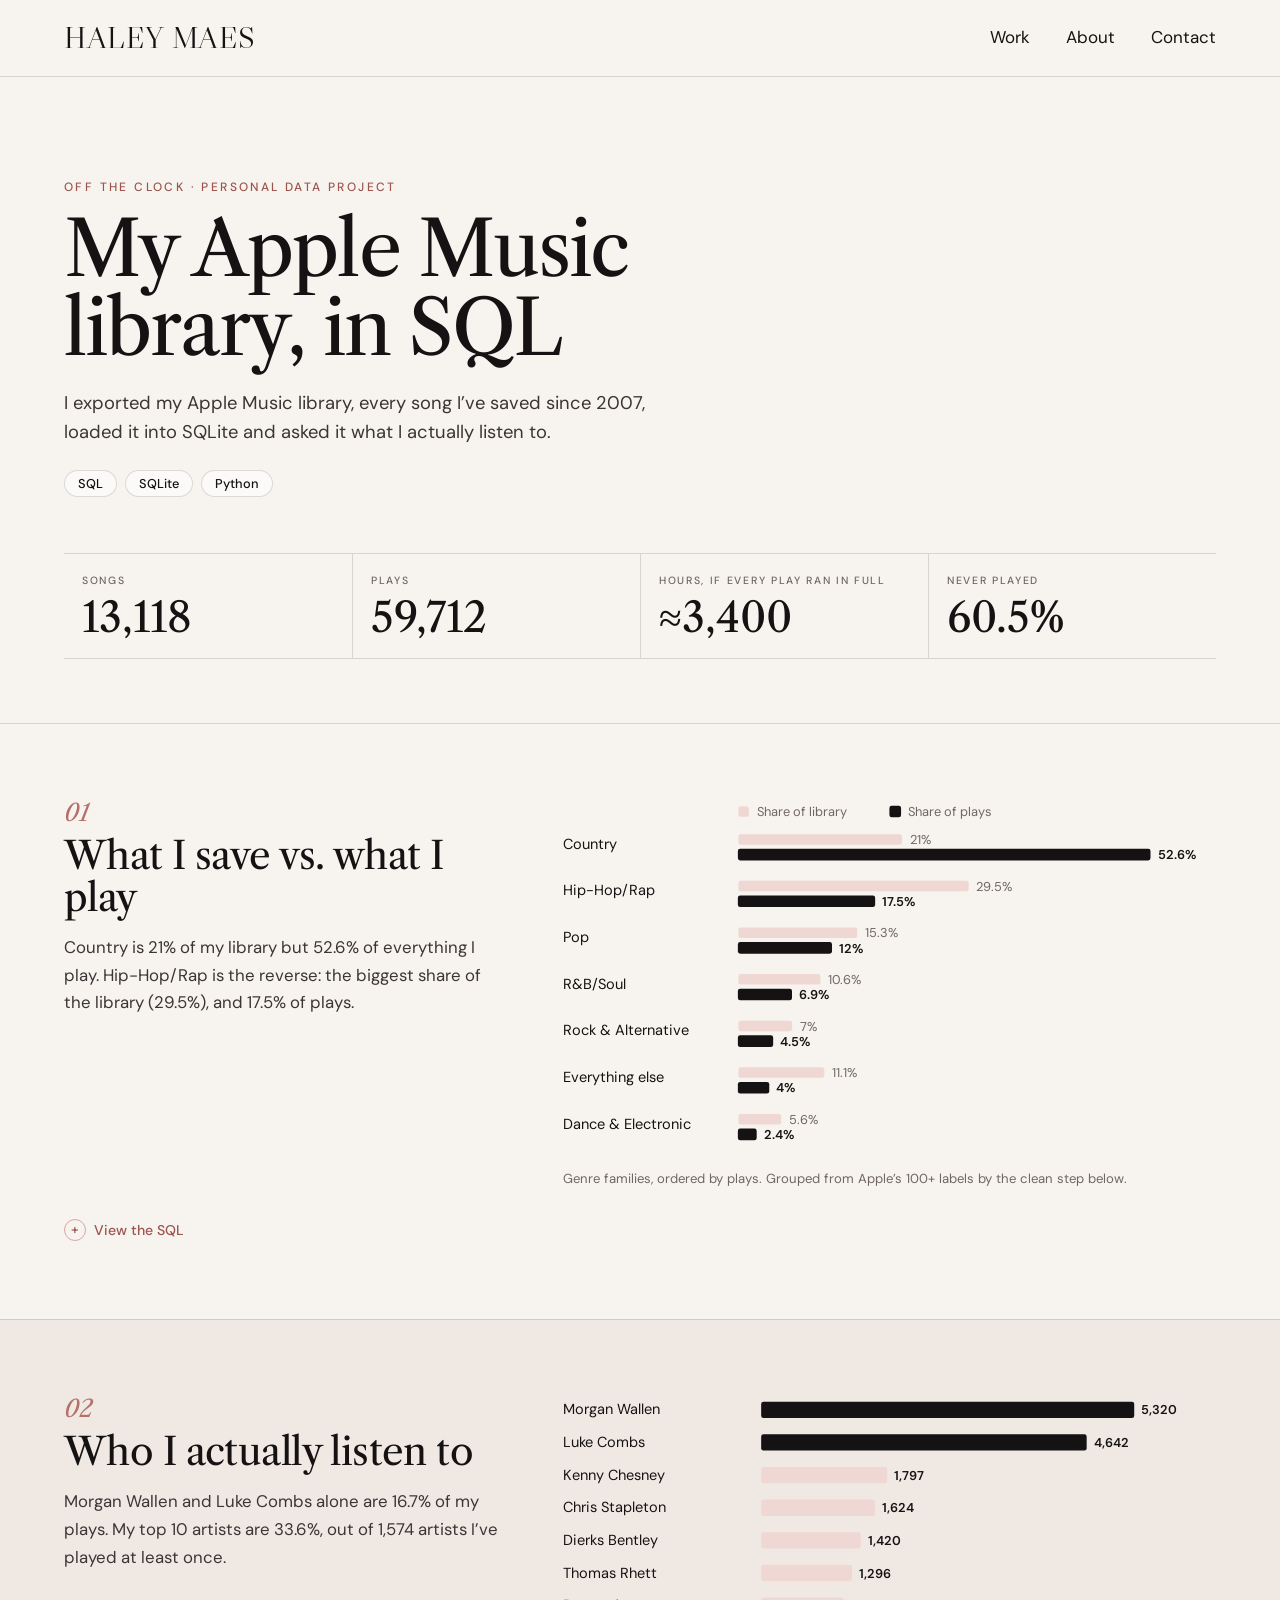
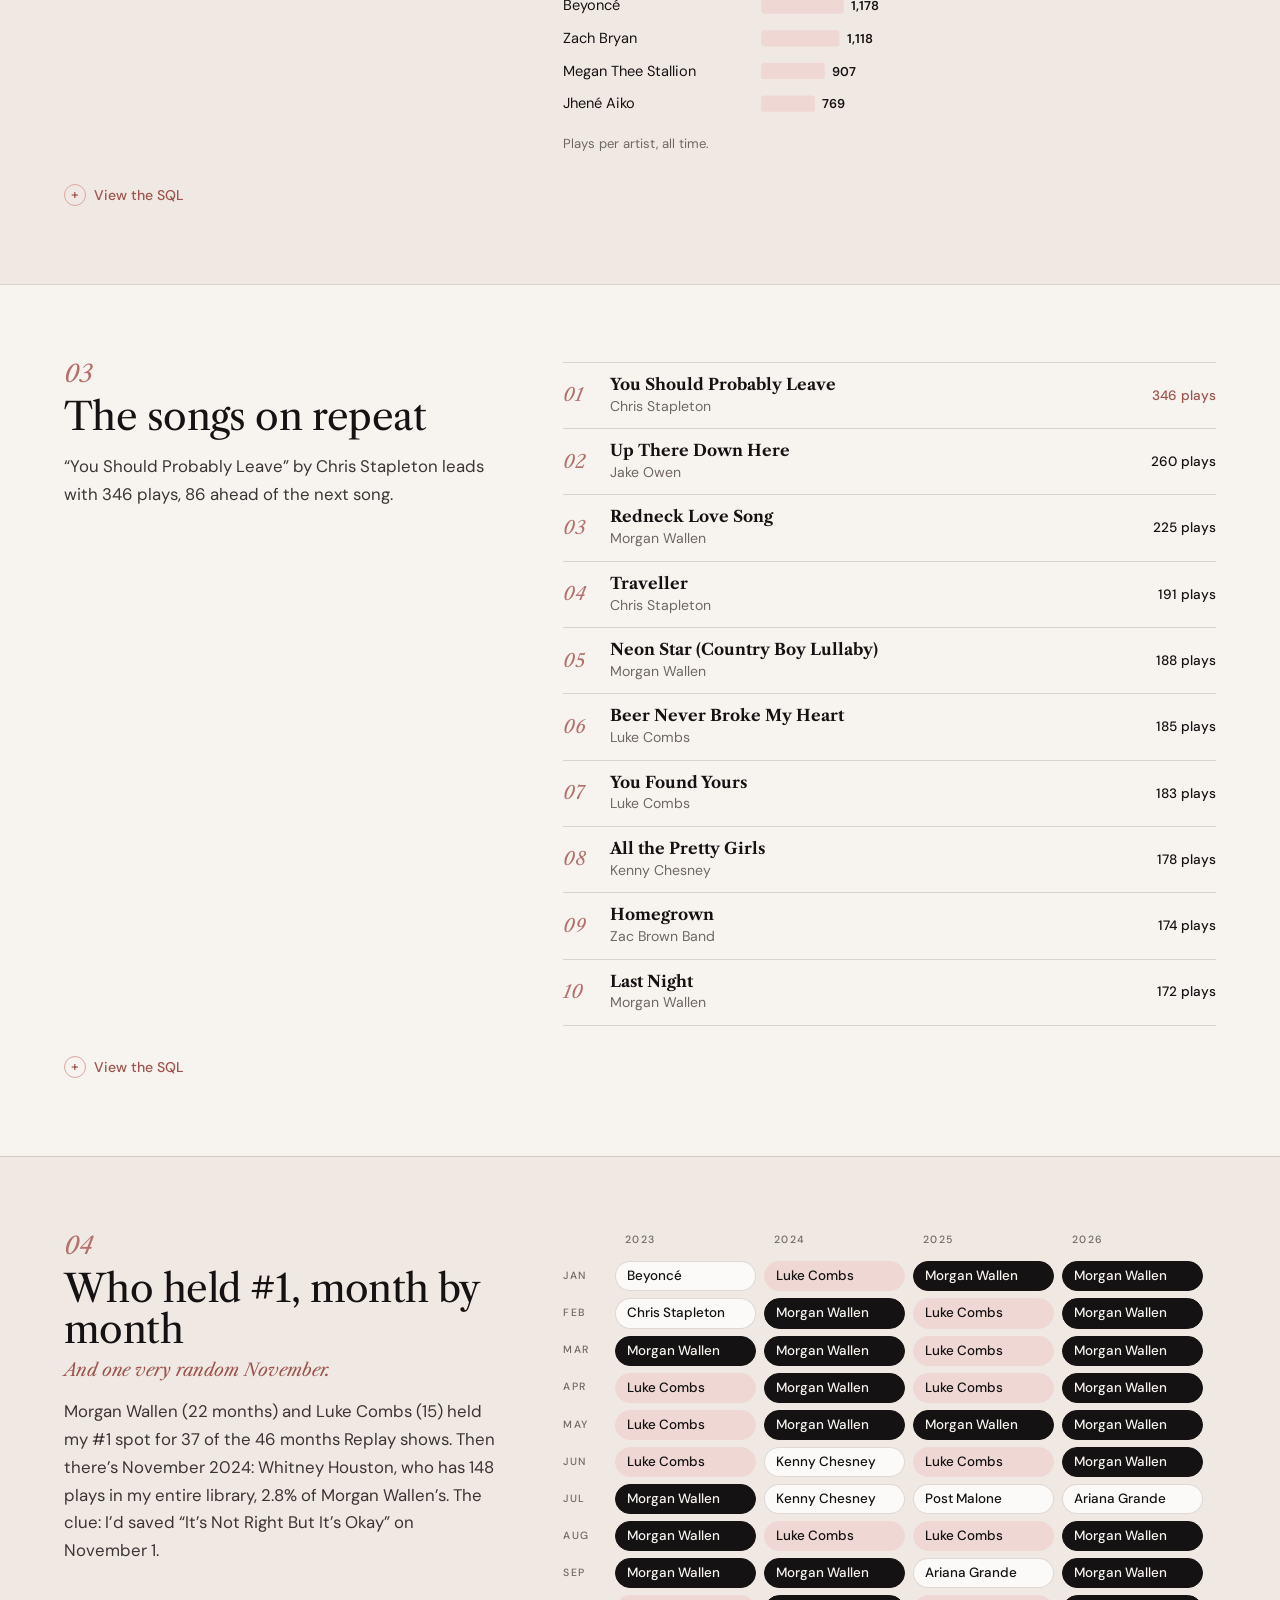
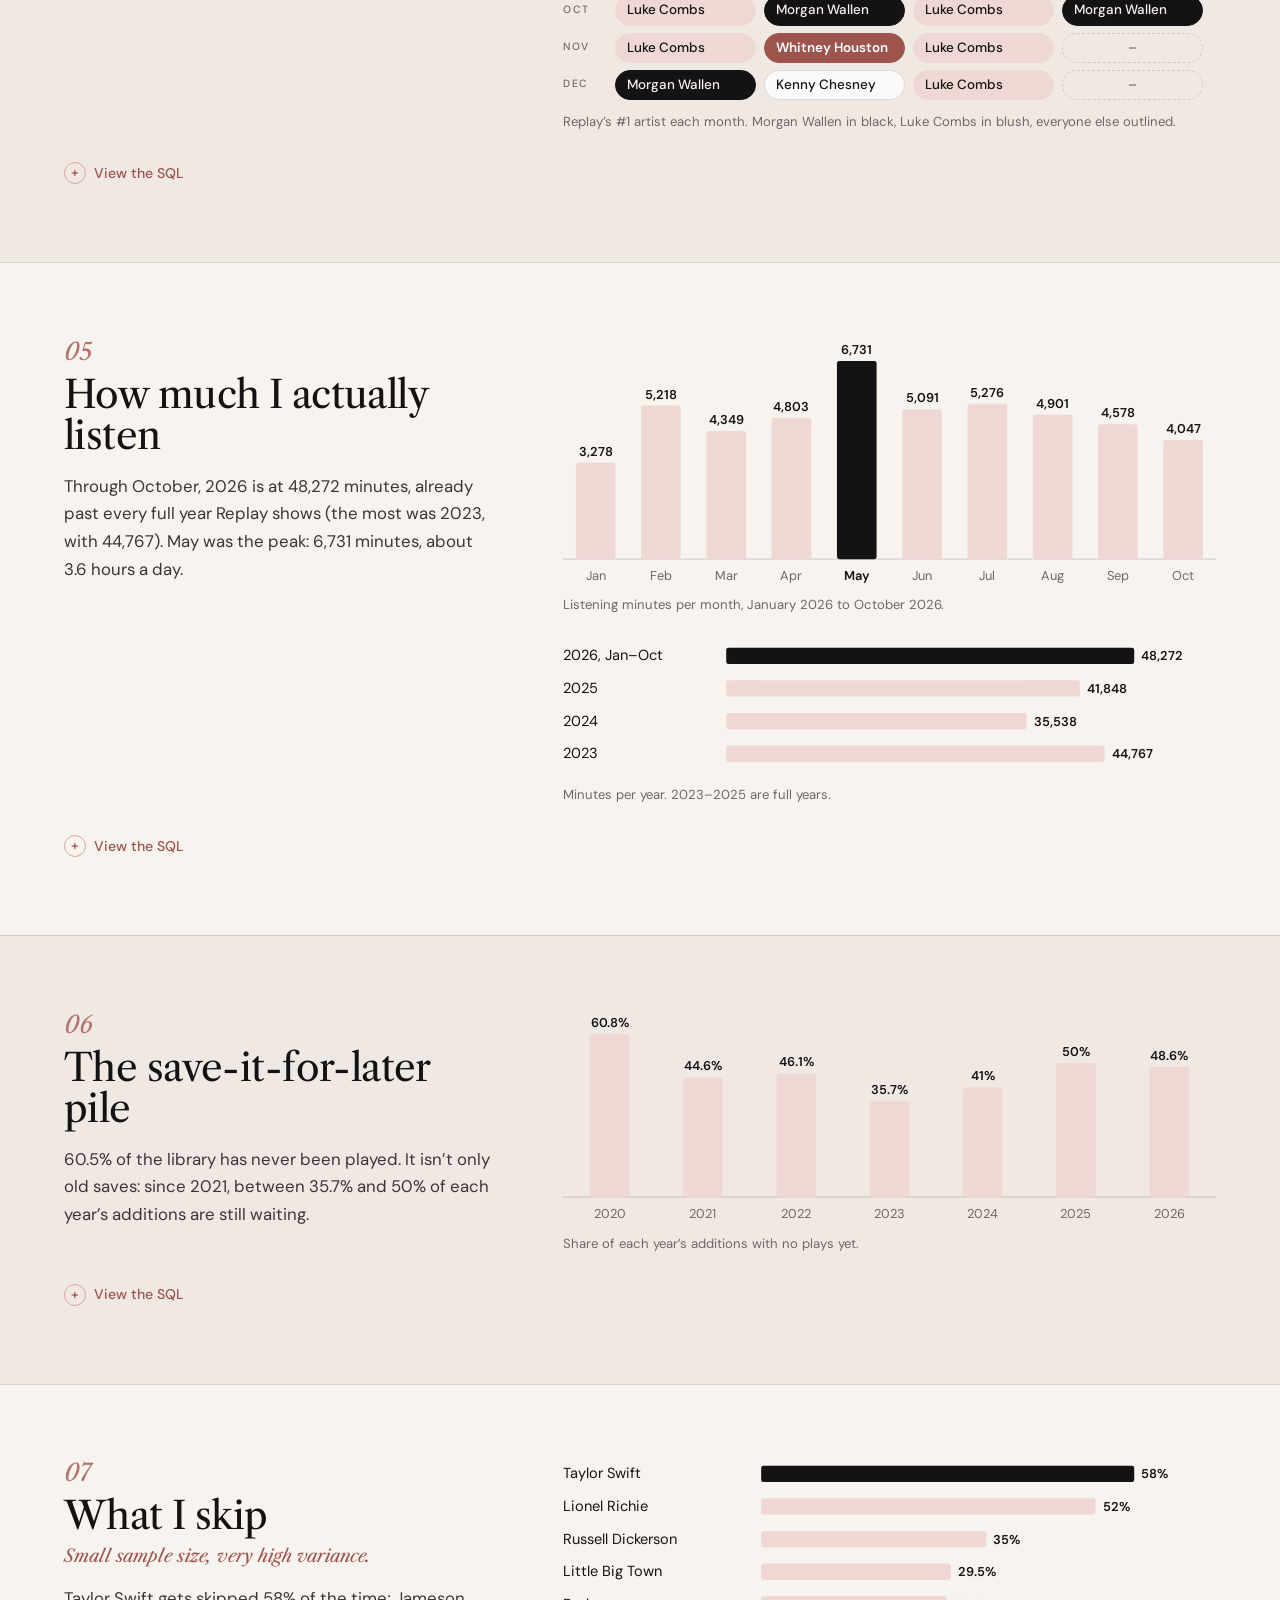
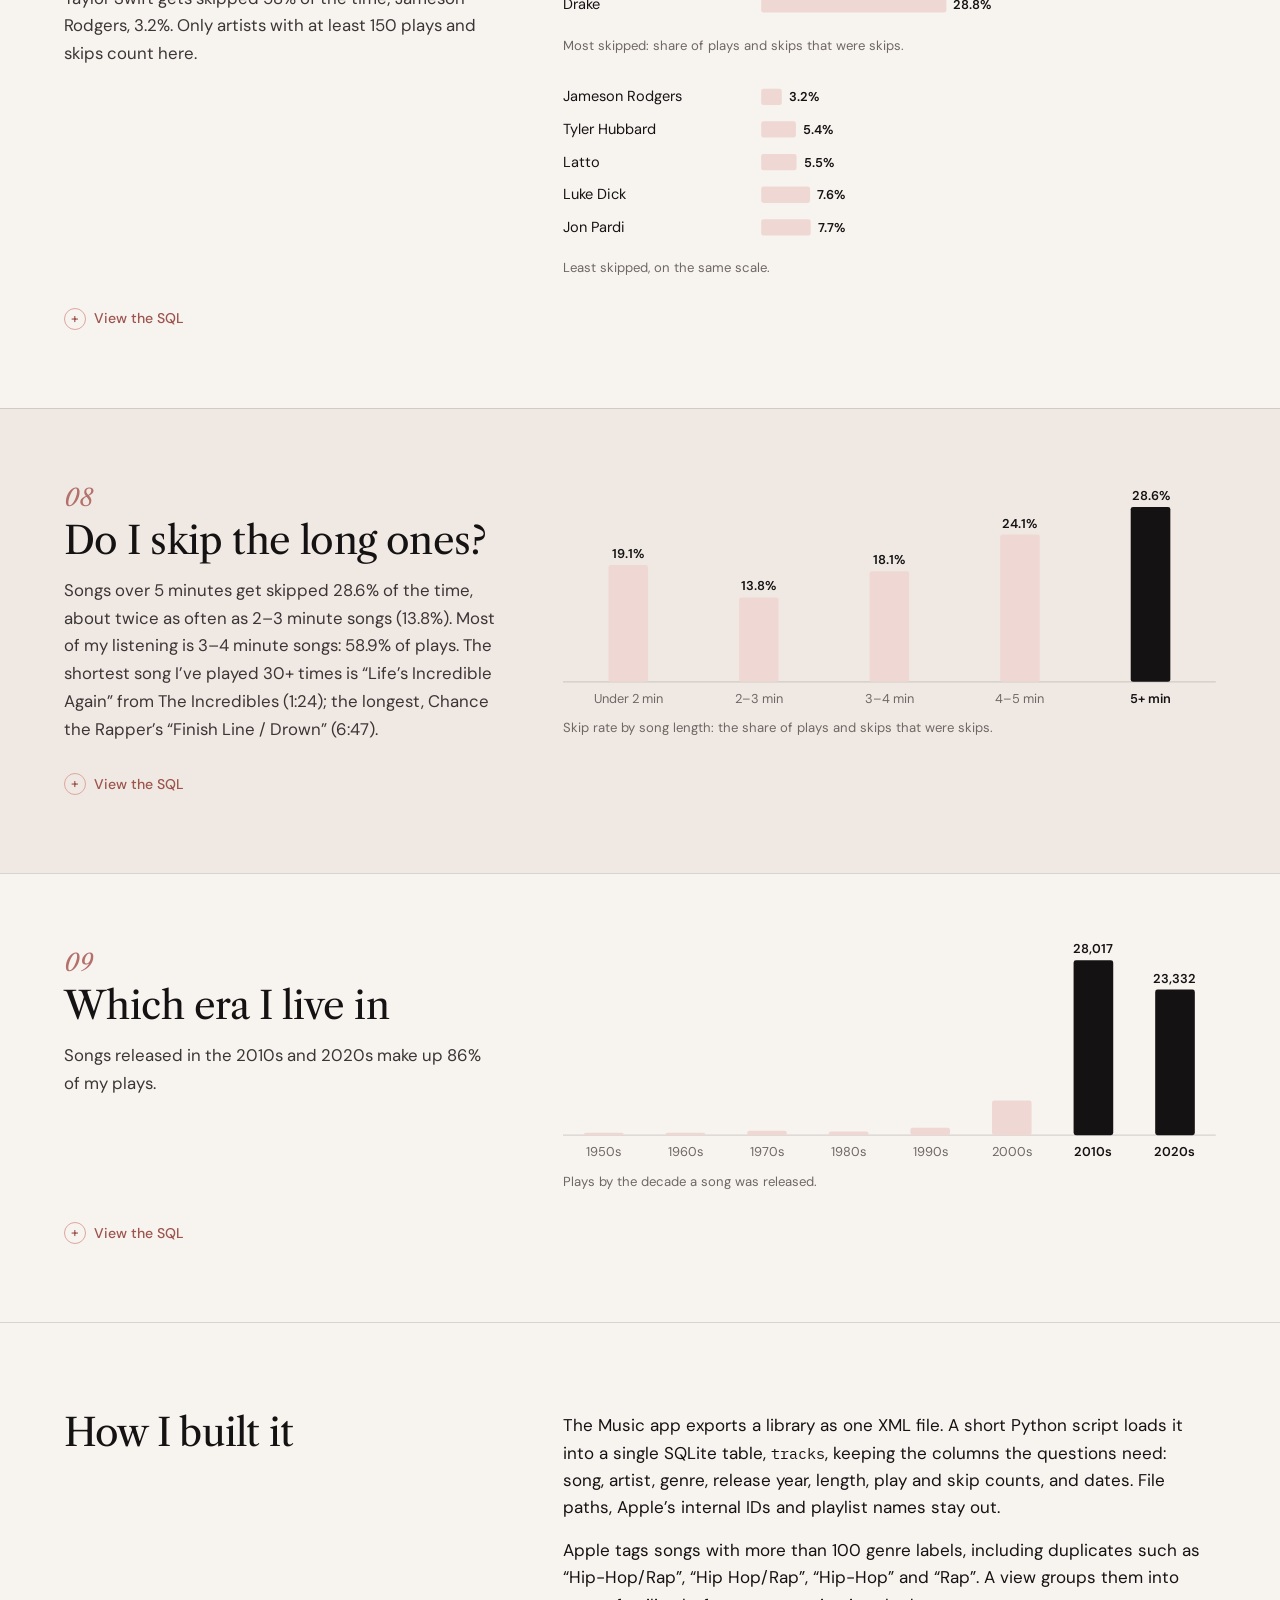
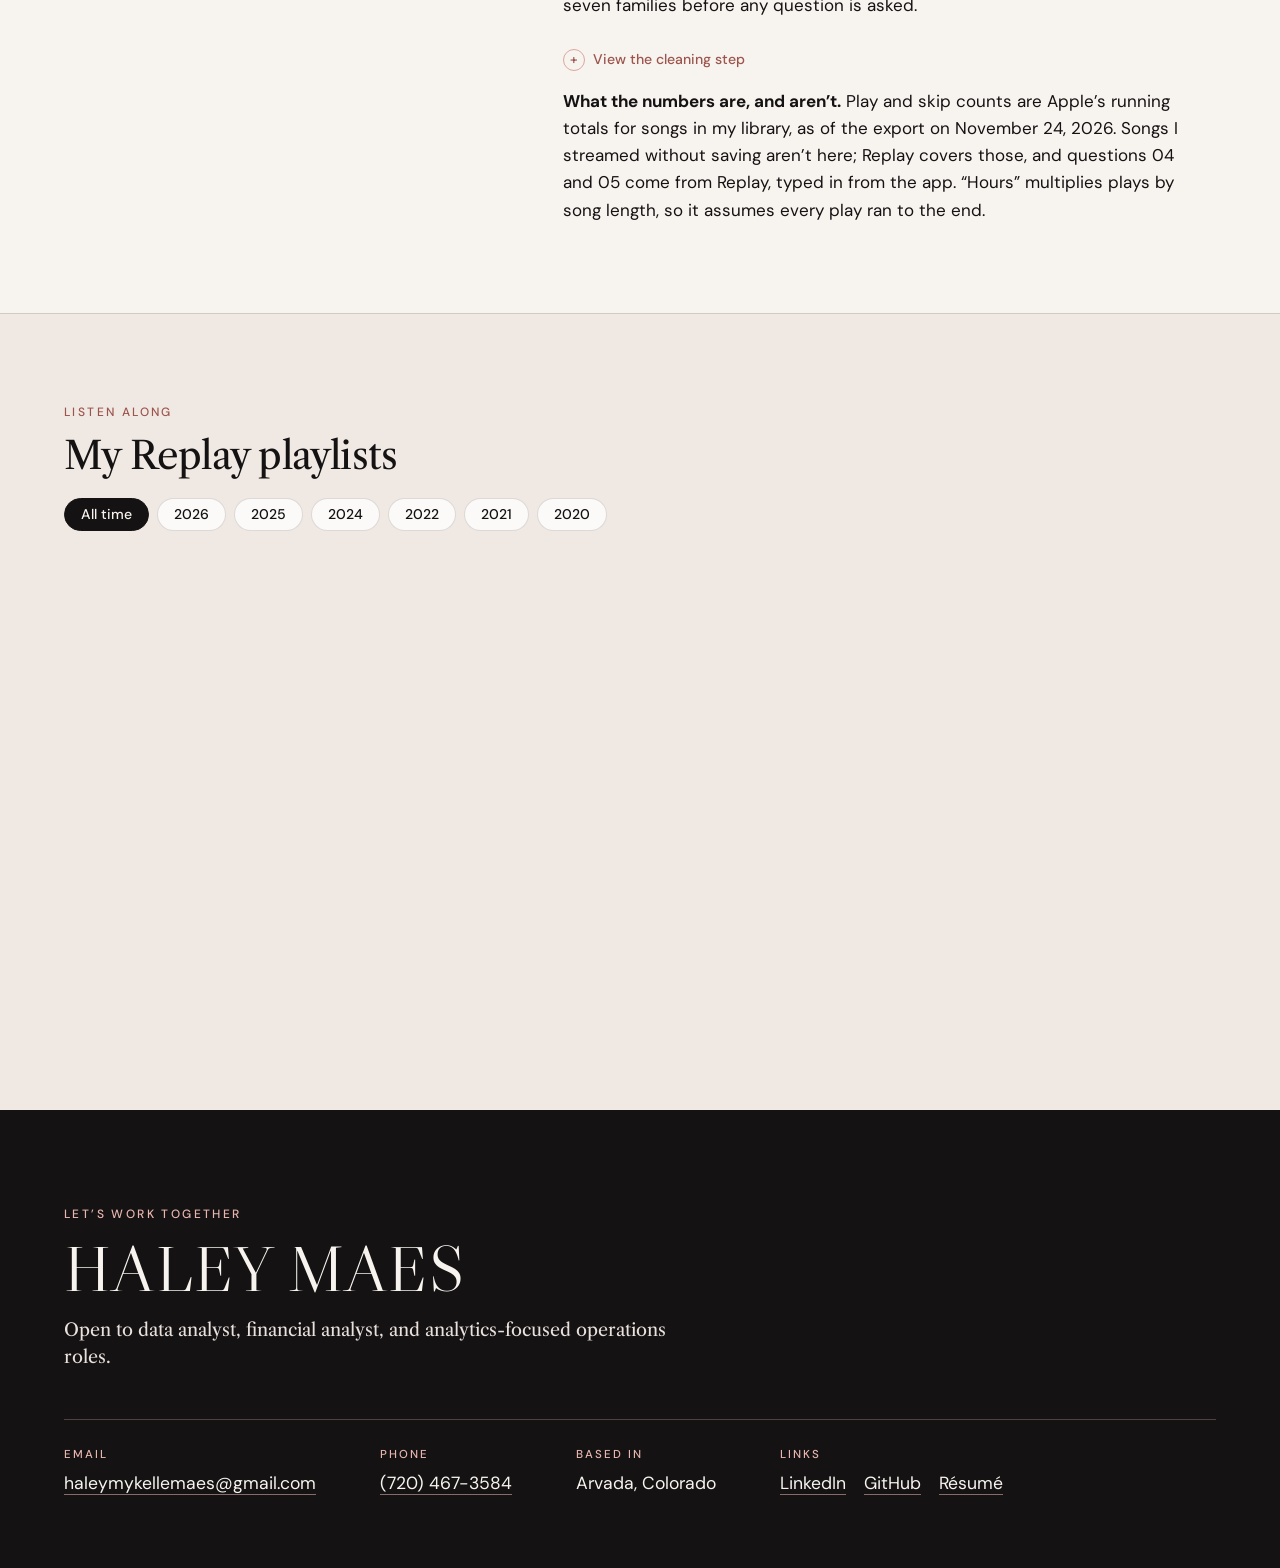
==== music/index.html @ bcd6cf65 "Readable contact section on every page; version the asset links - The footer now reads as a labelled" ====
<!DOCTYPE html>
<!-- The Apple Music SQL project. Numbers and SQL come from music-data.js (build_music_data.py). -->
<html lang="en">
<head>
  <meta charset="utf-8" />
  <meta name="viewport" content="width=device-width, initial-scale=1" />
  <title>My Apple Music library, in SQL | Haley Maes</title>
  <meta name="description" content="A personal SQL project: 13,118 songs from my Apple Music library, loaded into SQLite and queried for what I save, what I play and what I skip." />
  <meta name="theme-color" content="#F7F3EF" />
  <link rel="icon" href="../assets/favicon.svg" type="image/svg+xml" />
  <link rel="icon" href="../assets/favicon-32.png" sizes="32x32" type="image/png" />
  <link rel="apple-touch-icon" href="../assets/apple-touch-icon.png" />
  <link rel="preconnect" href="https://fonts.googleapis.com" />
  <link rel="preconnect" href="https://fonts.gstatic.com" crossorigin />
  <link rel="stylesheet" href="https://fonts.googleapis.com/css2?family=DM+Sans:opsz,wght@9..40,400;9..40,500;9..40,600&family=IBM+Plex+Mono:wght@400;500&family=Libre+Caslon+Display&family=Libre+Caslon+Text:ital,wght@0,400;0,700;1,400&display=swap" />
  <link rel="stylesheet" href="../orbit.css?v=20261125" />
  <link rel="stylesheet" href="music.css" />
</head>
<body class="orbit-page music-page">
  <a class="skip" href="#main">Skip to content</a>
  <header class="mp-nav">
    <div class="wrap mp-nav__inner">
      <a class="mp-nav__name" href="../">Haley Maes</a>
      <nav aria-label="Primary">
        <ul>
          <li><a href="../#work">Work</a></li>
          <li><a href="../#about">About</a></li>
          <li><a href="../#contact">Contact</a></li>
        </ul>
      </nav>
    </div>
  </header>

  <main id="main">
    <header class="mp-hero">
      <div class="wrap">
        <p class="eyebrow">Off the clock · Personal data project</p>
        <h1>My Apple Music library, in SQL</h1>
        <p class="mp-lede">I exported my Apple Music library, every song I’ve saved since 2007, loaded it into SQLite and asked it what I actually listen to.</p>
        <ul class="mp-tools" aria-label="Tools"><li>SQL</li><li>SQLite</li><li>Python</li></ul>
        <dl class="mp-stats" data-stats></dl>
      </div>
    </header>

    <section class="mp-q" data-q="genre_mix" aria-labelledby="q1">
      <div class="wrap mp-q__grid">
        <div class="mp-q__text">
          <p class="mp-q__num">01</p>
          <h2 id="q1">What I save vs. what I play</h2>
          <p class="mp-finding" data-finding></p>
        </div>
        <div class="mp-q__chart" data-chart></div>
      </div>
      <details class="wrap mp-sql"><summary>View the SQL</summary><pre><code data-sql></code></pre></details>
    </section>

    <section class="mp-q" data-q="top_artists" aria-labelledby="q2">
      <div class="wrap mp-q__grid">
        <div class="mp-q__text">
          <p class="mp-q__num">02</p>
          <h2 id="q2">Who I actually listen to</h2>
          <p class="mp-finding" data-finding></p>
        </div>
        <div class="mp-q__chart" data-chart></div>
      </div>
      <details class="wrap mp-sql"><summary>View the SQL</summary><pre><code data-sql></code></pre><pre><code data-sql="concentration"></code></pre></details>
    </section>

    <section class="mp-q" data-q="top_songs" aria-labelledby="q3">
      <div class="wrap mp-q__grid">
        <div class="mp-q__text">
          <p class="mp-q__num">03</p>
          <h2 id="q3">The songs on repeat</h2>
          <p class="mp-finding" data-finding></p>
        </div>
        <div class="mp-q__chart" data-chart></div>
      </div>
      <details class="wrap mp-sql"><summary>View the SQL</summary><pre><code data-sql></code></pre></details>
    </section>

    <section class="mp-q" data-q="number_ones" aria-labelledby="q4">
      <div class="wrap mp-q__grid">
        <div class="mp-q__text">
          <p class="mp-q__num">04</p>
          <h2 id="q4">Who held #1, month by month</h2>
          <p class="mp-aside">And one very random November.</p>
          <p class="mp-finding" data-finding></p>
        </div>
        <div class="mp-q__chart" data-chart></div>
      </div>
      <details class="wrap mp-sql"><summary>View the SQL</summary><pre><code data-sql="replay"></code></pre><pre><code data-sql></code></pre><pre><code data-sql="months_vs_library"></code></pre><pre><code data-sql="november_2024"></code></pre></details>
    </section>

    <section class="mp-q" data-q="minutes" aria-labelledby="q5">
      <div class="wrap mp-q__grid">
        <div class="mp-q__text">
          <p class="mp-q__num">05</p>
          <h2 id="q5">How much I actually listen</h2>
          <p class="mp-finding" data-finding></p>
        </div>
        <div class="mp-q__chart" data-chart></div>
      </div>
      <details class="wrap mp-sql"><summary>View the SQL</summary><pre><code data-sql="minutes_by_month"></code></pre><pre><code data-sql="minutes_by_year"></code></pre></details>
    </section>

    <section class="mp-q" data-q="never_played" aria-labelledby="q6">
      <div class="wrap mp-q__grid">
        <div class="mp-q__text">
          <p class="mp-q__num">06</p>
          <h2 id="q6">The save-it-for-later pile</h2>
          <p class="mp-finding" data-finding></p>
        </div>
        <div class="mp-q__chart" data-chart></div>
      </div>
      <details class="wrap mp-sql"><summary>View the SQL</summary><pre><code data-sql></code></pre></details>
    </section>

    <section class="mp-q" data-q="skips" aria-labelledby="q7">
      <div class="wrap mp-q__grid">
        <div class="mp-q__text">
          <p class="mp-q__num">07</p>
          <h2 id="q7">What I skip</h2>
          <p class="mp-aside">Small sample size, very high variance.</p>
          <p class="mp-finding" data-finding></p>
        </div>
        <div class="mp-q__chart" data-chart></div>
      </div>
      <details class="wrap mp-sql"><summary>View the SQL</summary><pre><code data-sql></code></pre></details>
    </section>

    <section class="mp-q" data-q="song_length" aria-labelledby="q8">
      <div class="wrap mp-q__grid">
        <div class="mp-q__text">
          <p class="mp-q__num">08</p>
          <h2 id="q8">Do I skip the long ones?</h2>
          <p class="mp-finding" data-finding></p>
        </div>
        <div class="mp-q__chart" data-chart></div>
      </div>
      <details class="wrap mp-sql"><summary>View the SQL</summary><pre><code data-sql></code></pre><pre><code data-sql="length_extremes"></code></pre></details>
    </section>

    <section class="mp-q" data-q="decades" aria-labelledby="q9">
      <div class="wrap mp-q__grid">
        <div class="mp-q__text">
          <p class="mp-q__num">09</p>
          <h2 id="q9">Which era I live in</h2>
          <p class="mp-finding" data-finding></p>
        </div>
        <div class="mp-q__chart" data-chart></div>
      </div>
      <details class="wrap mp-sql"><summary>View the SQL</summary><pre><code data-sql></code></pre></details>
    </section>

    <section class="mp-method" aria-labelledby="method-title">
      <div class="wrap mp-method__grid">
        <h2 id="method-title">How I built it</h2>
        <div class="prose">
          <p>The Music app exports a library as one XML file. A short Python script loads it into a single SQLite table, <code>tracks</code>, keeping the columns the questions need: song, artist, genre, release year, length, play and skip counts, and dates. File paths, Apple’s internal IDs and playlist names stay out.</p>
          <p>Apple tags songs with more than 100 genre labels, including duplicates such as “Hip-Hop/Rap”, “Hip Hop/Rap”, “Hip-Hop” and “Rap”. A view groups them into seven families before any question is asked.</p>
          <details class="mp-sql mp-sql--inline"><summary>View the cleaning step</summary><pre><code data-sql="clean"></code></pre></details>
          <p><strong>What the numbers are, and aren’t.</strong> Play and skip counts are Apple’s running totals for songs in my library, as of the export on <span data-exported></span>. Songs I streamed without saving aren’t here; Replay covers those, and questions 04 and 05 come from Replay, typed in from the app. “Hours” multiplies plays by song length, so it assumes every play ran to the end.</p>
        </div>
      </div>
    </section>

    <section class="mp-listen" aria-labelledby="listen-title">
      <div class="wrap">
        <p class="eyebrow">Listen along</p>
        <h2 id="listen-title">My Replay playlists</h2>
        <div class="mp-player" data-player>
          <div class="mp-player__tabs" role="group" aria-label="Choose a Replay playlist">
            <button type="button" aria-pressed="true" data-src="https://embed.music.apple.com/us/playlist/replay-all-time/pl.rp-D5C1ZDMN08">All time</button>
            <button type="button" aria-pressed="false" data-src="https://embed.music.apple.com/us/playlist/replay-2026/pl.rp-ZkddSGW6Yx4g">2026</button>
            <button type="button" aria-pressed="false" data-src="https://embed.music.apple.com/us/playlist/replay-2025/pl.rp-xOzOH4gjbnZB">2025</button>
            <button type="button" aria-pressed="false" data-src="https://embed.music.apple.com/us/playlist/replay-2024/pl.rp-nWy3sZRMGwXx">2024</button>
            <button type="button" aria-pressed="false" data-src="https://embed.music.apple.com/us/playlist/replay-2022/pl.rp-L22vHLAjda9D">2022</button>
            <button type="button" aria-pressed="false" data-src="https://embed.music.apple.com/us/playlist/replay-2021/pl.rp-wPPgUg9l4Dk7">2021</button>
            <button type="button" aria-pressed="false" data-src="https://embed.music.apple.com/us/playlist/replay-2020/pl.rp-QwwjfRNd06oX">2020</button>
          </div>
          <iframe title="Apple Music: All time" src="https://embed.music.apple.com/us/playlist/replay-all-time/pl.rp-D5C1ZDMN08" height="450" loading="lazy" allow="autoplay *; encrypted-media *;" sandbox="allow-forms allow-popups allow-same-origin allow-scripts allow-storage-access-by-user-activation allow-top-navigation-by-user-activation"></iframe>
        </div>
      </div>
    </section>
  </main>

  <footer class="footer" id="contact">
    <div class="wrap">
      <p class="eyebrow">Let’s work together</p>
      <p class="footer__name"><a href="../">Haley Maes</a></p>
      <p class="footer__pitch">Open to data analyst, financial analyst, and analytics-focused operations roles.</p>
      <dl class="footer__contact">
        <div><dt>Email</dt><dd><a href="mailto:haleymykellemaes@gmail.com">haleymykellemaes@gmail.com</a></dd></div>
        <div><dt>Phone</dt><dd><a href="tel:+17204673584">(720) 467-3584</a></dd></div>
        <div><dt>Based in</dt><dd>Arvada, Colorado</dd></div>
        <div><dt>Links</dt><dd><ul class="footer__links"><li><a href="https://www.linkedin.com/in/haleymmaes" target="_blank" rel="noopener noreferrer">LinkedIn</a></li><li><a href="https://github.com/haleymaes" target="_blank" rel="noopener noreferrer">GitHub</a></li><li><a href="../assets/Haley-Maes-Resume.pdf" target="_blank" rel="noopener">Résumé<span class="orbit-sr"> (PDF)</span></a></li></ul></dd></div>
      </dl>
    </div>
  </footer>

  <script src="music-data.js"></script>
  <script src="music.js"></script>
</body>
</html>
---- orbit.css ----
/*
 * Editorial orbit homepage (preview).
 *
 * Desktop composition is laid out on an artboard in the reference's proportions
 * (1672 x 941 units). orbit.js sets three variables on the hero:
 *   --s   artboard scale (px per unit)    --ox / --oy   artboard offset (px)
 * and places the nodes, curves and card from the same units. Below 1100px, or on
 * upright screens, the page stacks: name, headline, portrait, studies, card.
 *
 *   1. Tokens and base        4. Project card
 *   2. Hero (desktop)         5. Stacked layout
 *   3. Nodes and curves       6. Work, about, footer
 */

/* ----- 1. Tokens and base ----- */

:root {
  --paper: #F7F3EF;
  --paper-2: #F0E9E3;
  --ink: #151213;
  --ink-2: #3C3536;
  --ink-3: #6F6765;
  --rule: rgba(21, 18, 19, 0.14);
  --blush: #F2DAD6;          /* the disc behind the portrait */
  --blush-line: #DCA79F;     /* hairlines, swash, sparkles */
  --rose: #B4706A;           /* large italic numbers (3:1 on paper) */
  --rose-ink: #9C544D;       /* small accent text (4.5:1 on paper) */
  --card: #1C1919;
  --card-ink: #F6EFEA;
  --card-muted: #BDB2AE;
  --card-rule: rgba(246, 239, 234, 0.16);
  --card-rose: #E8B6AF;
  --shadow: 0 34px 60px -30px rgba(21, 18, 19, 0.55), 0 10px 24px -14px rgba(21, 18, 19, 0.3);
  --serif: "Libre Caslon Text", Georgia, "Times New Roman", serif;
  --display: "Libre Caslon Display", "Libre Caslon Text", Georgia, serif;
  --sans: "DM Sans", "Helvetica Neue", Arial, sans-serif;
  --ease: cubic-bezier(.2, .8, .2, 1);
}

* { box-sizing: border-box; }
html { scroll-behavior: smooth; }
body.orbit-page {
  margin: 0;
  overflow-x: clip;
  background: var(--paper);
  color: var(--ink);
  font: 400 17px/1.6 var(--sans);
  -webkit-font-smoothing: antialiased;
}
img, svg { max-width: 100%; }
button { font: inherit; }
p { margin: 0; }
a { color: inherit; }
:focus-visible { outline: 2px solid var(--ink); outline-offset: 3px; }

.skip {
  position: absolute;
  left: 16px;
  top: -60px;
  z-index: 50;
  padding: 8px 14px;
  background: var(--ink);
  color: var(--paper);
  text-decoration: none;
}
.skip:focus { top: 12px; }
.orbit-sr {
  position: absolute;
  width: 1px;
  height: 1px;
  overflow: hidden;
  clip-path: inset(50%);
}

/* ----- 2. Hero (desktop artboard) ----- */

.hero {
  --s: 0.86;
  --ox: 0px;
  --oy: 90px;
  --u: calc(var(--s) * 1px);   /* one artboard unit */
  position: relative;
  height: clamp(620px, 100svh, 1150px);
  overflow: hidden;
  background:
    radial-gradient(ellipse 60% 50% at 50% 0%, #FBF8F5, transparent 70%),
    var(--paper);
  isolation: isolate;
}

.masthead {
  position: absolute;
  inset: 0 0 auto;
  z-index: 8;
  display: grid;
  grid-template-columns: minmax(0, 1fr) auto minmax(0, 1fr);
  align-items: center;
  height: calc(150 * var(--u));
  padding: 0 calc(var(--ox) + 70 * var(--u));
}
.masthead__links {
  display: flex;
  gap: calc(56 * var(--u));
  margin: 0;
  padding: 0;
  list-style: none;
}
.masthead__links--end { grid-column: 3; justify-self: end; }
.masthead__links a, .masthead__name a {
  color: var(--ink);
  text-decoration: none;
}
.masthead__links a {
  position: relative;
  font: 400 max(15px, calc(24 * var(--u)))/1 var(--sans);
  letter-spacing: 0.01em;
}
.masthead__links a::after {
  content: "";
  position: absolute;
  left: 0;
  right: 0;
  bottom: -6px;
  height: 1px;
  background: var(--blush-line);
  transform: scaleX(0);
  transform-origin: 0 50%;
  transition: transform 0.3s var(--ease);
}
.masthead__links a:hover::after, .masthead__links a:focus-visible::after { transform: scaleX(1); }
.masthead__rule {
  position: absolute;
  top: 50%;
  width: calc(170 * var(--u));
  height: 1px;
  background: var(--blush-line);
}
.masthead__rule:first-of-type { right: calc(50% + 300 * var(--u)); }
.masthead__rule:last-of-type { left: calc(50% + 300 * var(--u)); }
.masthead__name {
  grid-column: 2;
  margin: 0;
  font: 400 max(40px, calc(80 * var(--u)))/1 var(--display);
  letter-spacing: 0.015em;
  text-transform: uppercase;
  white-space: nowrap;
}

.headline {
  position: absolute;
  z-index: 6;
  left: calc(var(--ox) + 72 * var(--u));
  top: calc(var(--oy) + 176 * var(--u));
  font: italic 400 max(34px, calc(56 * var(--u)))/1.04 var(--serif);
  letter-spacing: -0.02em;
  pointer-events: none;   /* its box overlaps node 01's dot; it is not interactive */
}
.headline > span { display: block; }
.headline__swash {
  display: block;
  width: calc(236 * var(--u));
  height: auto;
  margin-top: calc(14 * var(--u));
  overflow: visible;
}
.headline__swash path { fill: none; stroke: #CF928A; stroke-width: 2.6; stroke-linecap: round; }
.headline__swash path + path { stroke-width: 1.6; opacity: 0.8; }

/* The portrait's box on the artboard: the photo is 501.6 x 856 units, hair at y 125. */
.stage {
  position: absolute;
  left: var(--stage-x, calc(var(--ox) + 547 * var(--u)));
  top: var(--stage-y, calc(var(--oy) + 85 * var(--u)));
  width: var(--stage-w, calc(501.6 * var(--u)));
  height: var(--stage-h, calc(856 * var(--u)));
}
.stage__disc {
  position: absolute;
  z-index: 1;
  left: 52.5%;
  top: 55%;
  width: 104%;
  aspect-ratio: 1;
  border-radius: 50%;
  transform: translate(-50%, -50%);
  background: radial-gradient(circle, var(--blush) 0%, color-mix(in srgb, var(--blush) 82%, var(--paper)) 62%, color-mix(in srgb, var(--blush) 0%, transparent) 71%);
  pointer-events: none;
}
.stage__portrait {
  position: absolute;
  z-index: 3;
  inset: 0;
  display: block;
  width: 100%;
  height: 100%;
  object-fit: cover;
  object-position: 50% 0;
  pointer-events: none;
}
.stage__role {
  position: absolute;
  z-index: 4;
  left: 52.5%;
  top: 81.6%;
  display: flex;
  align-items: center;
  gap: 0.9em;
  transform: translate(-50%, -50%);
  font: 600 max(16px, calc(40 * var(--u)))/1 var(--sans);
  letter-spacing: 0.22em;
  text-transform: uppercase;
  white-space: nowrap;
  color: var(--card-rose);
  pointer-events: none;
}
.stage__role span { width: calc(96 * var(--u)); height: 1px; background: var(--blush-line); }
.stage__role span:last-child { margin-left: -0.24em; }

/* ----- 3. Nodes and curves ----- */

.orbit-lines {
  position: absolute;
  inset: 0;
  z-index: 2;
  width: 100%;
  height: 100%;
  overflow: visible;
  pointer-events: none;
}
.curve { fill: none; stroke: var(--ink); stroke-width: 1.1; stroke-linecap: round; stroke-opacity: 0.55; transition: stroke 0.3s ease, stroke-opacity 0.3s ease, stroke-width 0.3s ease; }
.curve--soft { stroke-opacity: 0.32; stroke-width: 1; }
.curve--dotted { stroke-width: 1.5; stroke-dasharray: 0 6; stroke-opacity: 0.45; }
.curve--blush { stroke: var(--blush-line); stroke-opacity: 0.9; }
.curve-flow { fill: none; stroke: var(--rose); stroke-width: 2; stroke-linecap: round; opacity: 0; }
.sparkle { fill: var(--blush-line); }
.orbit-lines.is-engaged .curve:not(.is-on) { stroke-opacity: 0.16; }
.orbit-lines .curve.is-on { stroke: var(--rose); stroke-opacity: 0.95; stroke-width: 1.6; }
.orbit-lines .curve--dotted.is-on { stroke-width: 2; }

.orbit {
  position: absolute;
  inset: 0;
  z-index: 5;
  pointer-events: none;
}
.orbit__head { display: none; }
.orbit__nodes { margin: 0; padding: 0; list-style: none; }

.node {
  position: absolute;
  left: 0;
  top: 0;
  display: grid;
  justify-items: start;
  margin: 0;
  padding: 2px 4px;
  border: 0;
  background: none;
  color: var(--ink);
  text-align: left;
  cursor: pointer;
  pointer-events: auto;
  transition: opacity 0.3s ease;
  -webkit-tap-highlight-color: transparent;
}
.node__num { font: italic 400 max(19px, calc(28 * var(--u)))/1.15 var(--serif); color: var(--rose); }
.node__title { font: 700 max(14px, calc(21 * var(--u)))/1.16 var(--serif); letter-spacing: -0.005em; transition: color 0.3s ease; }
.node__title span { display: block; white-space: nowrap; }
.node__dot {
  position: absolute;
  left: var(--dot-x, 0px);
  top: var(--dot-y, 0px);
  width: 30px;
  height: 30px;
  margin: -15px 0 0 -15px;
  border-radius: 50%;
}
.node__dot::before, .node__dot::after, .node__halo { content: ""; position: absolute; left: 50%; top: 50%; border-radius: 50%; }
.node__dot::before { width: 17px; height: 17px; margin: -8.5px; border: 1px solid rgba(21, 18, 19, 0.38); background: var(--paper); transition: border-color 0.3s ease; }
.node__dot::after { width: 9px; height: 9px; margin: -4.5px; background: var(--ink); transition: transform 0.3s var(--ease); }
.node__halo {
  width: 34px;
  height: 34px;
  margin: -17px;
  border: 1.5px solid var(--blush-line);
  background: color-mix(in srgb, var(--blush) 45%, transparent);
  opacity: 0;
  transform: scale(0.5);
  transition: opacity 0.35s ease, transform 0.45s var(--ease);
}
.orbit.is-engaged .node:not(.is-active) { opacity: 0.5; }
.node.is-active .node__title { color: var(--rose-ink); }
.node.is-active .node__dot::after { transform: scale(1.3); }
.node.is-active .node__dot::before { border-color: var(--rose); }
.node.is-active .node__halo { opacity: 1; transform: scale(1); }
.node:focus-visible { outline: none; }
.node:focus-visible .node__title { text-decoration: underline; text-decoration-thickness: 1px; text-underline-offset: 4px; }
.node:focus-visible .node__dot::before { outline: 2px solid var(--ink); outline-offset: 3px; }

/* ----- 4. Project card ----- */

.card {
  position: absolute;
  left: 0;
  top: 0;
  width: max(284px, calc(345 * var(--u)));
  padding: max(20px, calc(26 * var(--u))) max(20px, calc(27 * var(--u))) max(20px, calc(25 * var(--u)));
  border-radius: max(14px, calc(20 * var(--u)));
  background: linear-gradient(170deg, #232020, var(--card) 55%);
  color: var(--card-ink);
  box-shadow: var(--shadow);
  pointer-events: auto;
  transition: transform 0.35s var(--ease), box-shadow 0.35s ease;
}
.card:hover { transform: translateY(-3px); box-shadow: 0 40px 70px -32px rgba(21, 18, 19, 0.6), 0 12px 26px -14px rgba(21, 18, 19, 0.32); }
.card { display: flex; flex-direction: column; }
.card__body { display: flex; flex: 1; flex-direction: column; }
.card__body > * { flex: none; }
.card__top { display: flex; justify-content: space-between; align-items: baseline; gap: 12px; }
.card__label { font: 500 11px/1.3 var(--sans); letter-spacing: 0.2em; text-transform: uppercase; color: var(--card-muted); }
.card__num { font: italic 400 19px/1 var(--serif); color: var(--card-rose); }
.card__title { margin: 12px 0 0; font: 400 max(21px, calc(27 * var(--u)))/1.12 var(--serif); letter-spacing: -0.015em; min-height: 2.24em; text-wrap: balance; }
.card__desc { margin-top: 9px; font: 400 13px/1.5 var(--sans); color: #D6CCC8; min-height: 4.5em; }
.card__viz { margin-top: 12px; }
.card__viz svg { display: block; width: 100%; height: auto; overflow: visible; }
.card__caption { margin-top: 6px; font: 400 11px/1.4 var(--sans); color: var(--card-muted); }
.card__tools { display: flex; flex-wrap: wrap; gap: 7px; margin: auto 0 0; padding-top: 12px; padding: 0; list-style: none; }
.card__tools li { padding: 4px 11px; border: 1px solid rgba(246, 239, 234, 0.34); border-radius: 999px; font: 400 12px/1.3 var(--sans); }
.card__link {
  align-self: flex-start;
  margin-top: 14px;
  padding-bottom: 4px;
  border-bottom: 1px solid var(--card-rose);
  color: var(--card-rose);
  font: 500 15px/1.2 var(--sans);
  text-decoration: none;
}
.card__link span { display: inline-block; margin-left: 6px; transition: transform 0.3s var(--ease); }
.card:hover .card__link span, .card__link:focus-visible span { transform: translateX(4px); }
/* The whole card opens the case study. */
.card__link::after { content: ""; position: absolute; inset: 0; border-radius: inherit; }
.card__link:focus-visible { outline: none; }
.card:has(.card__link:focus-visible) { outline: 2px solid var(--ink); outline-offset: 4px; }

/* Charts (card: dark; work section: light) */
.viz text { font: 400 10px var(--sans); fill: var(--viz-muted); }
.viz .viz-value { font-weight: 600; fill: var(--viz-ink); }
.viz .viz-grid { stroke: var(--viz-grid); stroke-width: 1; }
.viz .viz-bar { fill: var(--viz-bar); }
.viz .viz-bar--hi { fill: var(--viz-hi); }
.viz .viz-line { fill: none; stroke: var(--viz-line); stroke-width: 1.8; stroke-linejoin: round; stroke-linecap: round; }
.viz .viz-end { fill: var(--viz-dot); stroke: var(--viz-line); stroke-width: 2; }
/* Charts use the page's three colours only: ink, ivory and blush. */
.card .viz { --viz-ink: var(--card-ink); --viz-muted: var(--card-muted); --viz-grid: rgba(246, 239, 234, 0.12); --viz-bar: rgba(232, 182, 175, 0.3); --viz-hi: var(--card-rose); --viz-area: var(--card-rose); --viz-line: var(--card-rose); --viz-dot: var(--card-ink); }

/* ----- 5. Stacked layout: phones, upright tablets, narrow windows ----- */

@media (max-width: 1239px), (max-aspect-ratio: 13/10) {
  .hero {
    --s: 0.6;
    --u: 0.6px;
    height: auto;
    padding-bottom: 24px;
    display: flex;
    flex-direction: column;
  }
  .masthead {
    position: relative;
    grid-template-columns: 1fr 1fr;
    grid-template-areas: "name name" "left right";
    row-gap: 14px;
    column-gap: 28px;
    height: auto;
    padding: 26px 22px 0;
  }
  .masthead__name { grid-area: name; justify-self: center; font-size: clamp(2.3rem, 10vw, 3.6rem); }
  .masthead__links { grid-area: left; justify-self: end; gap: 28px; }
  .masthead__links--end { grid-area: right; justify-self: start; grid-column: auto; }
  .masthead__links a { font-size: 15px; }
  .masthead__rule { display: none; }

  .headline {
    position: relative;
    left: auto;
    top: auto;
    margin: 30px 22px 0;
    font-size: clamp(2.2rem, 9.4vw, 3.4rem);
  }
  .headline__swash { width: clamp(150px, 45vw, 236px); margin-top: 10px; }

  .orbit-lines { display: none; }

  .stage {
    position: relative;
    left: auto;
    top: auto;
    width: min(86vw, 520px);
    max-width: none;
    height: auto;
    aspect-ratio: 1114 / 1157;
    margin: 6px auto 0;
  }
  .stage__disc { width: 100%; top: 52%; }
  .stage__portrait { height: 100%; }
  .stage__role { top: 95.3%; font-size: clamp(16px, 4.9vw, 24px); }
  .stage__role span { width: clamp(28px, 9vw, 56px); }

  /* The six studies are listed once, in Selected works, so the orbit list and card are dropped here. */
  .orbit { display: none; }
}

/* ----- 6. Work, about, footer ----- */

.wrap { width: min(1240px, calc(100% - 2 * clamp(22px, 5vw, 72px))); margin: 0 auto; }
.eyebrow { margin: 0 0 14px; font: 500 12px/1.4 var(--sans); letter-spacing: 0.2em; text-transform: uppercase; color: var(--rose-ink); }
h2 { margin: 0; font: 400 clamp(2.4rem, 4.6vw, 4rem)/1.04 var(--serif); letter-spacing: -0.02em; }

.work { padding: clamp(80px, 10vw, 140px) 0 clamp(72px, 9vw, 120px); background: linear-gradient(180deg, var(--paper), var(--paper-2)); }
.section-head { max-width: 40rem; margin-bottom: clamp(36px, 5vw, 60px); }
.section-note { margin-top: 14px; font-size: 0.92rem; color: var(--ink-3); }
/* Toolbox: the same tools and icons as the live homepage's strip. */
.toolbox { display: grid; grid-template-columns: auto minmax(0, 1fr); align-items: center; gap: clamp(16px, 3vw, 40px); margin: clamp(36px, 5vw, 60px) 0 0; border-block: 1px solid var(--rule); }
.toolbox__label { font: italic 400 1.25rem/1 var(--serif); color: var(--rose-ink); }
.toolbox__list { display: grid; grid-template-columns: repeat(6, minmax(0, 1fr)); margin: 0; padding: 16px 0; list-style: none; }
.toolbox__list li {
  display: grid;
  justify-items: center;
  align-content: center;
  gap: 10px;
  min-height: 64px;
  padding: 4px 8px;
  font: 500 11px/1.35 var(--sans);
  letter-spacing: 0.16em;
  text-align: center;
  text-transform: uppercase;
  color: var(--ink);
}
.toolbox__list li + li { border-inline-start: 1px solid var(--rule); }
.toolbox__list svg { width: 24px; height: 24px; fill: none; stroke: currentColor; stroke-width: 1.45; stroke-linecap: round; stroke-linejoin: round; }
@media (max-width: 760px) {
  .toolbox { grid-template-columns: minmax(0, 1fr); gap: 0; padding-top: 16px; }
  .toolbox__list { grid-template-columns: repeat(3, minmax(0, 1fr)); row-gap: 14px; }
  .toolbox__list li:nth-child(4) { border-inline-start: 0; }
}

.work-grid { display: grid; grid-template-columns: repeat(3, minmax(0, 1fr)); gap: clamp(16px, 2vw, 26px); margin: 0; padding: 0; list-style: none; }
.work-card a {
  position: relative;
  display: flex;
  flex-direction: column;
  height: 100%;
  padding: 24px 24px 26px;
  border: 1px solid var(--rule);
  border-radius: 18px;
  background: #FCFAF8;
  color: var(--ink);
  text-decoration: none;
  transition: transform 0.35s var(--ease), box-shadow 0.35s ease, border-color 0.35s ease;
}
.work-card a:hover { transform: translateY(-4px); border-color: var(--blush-line); box-shadow: 0 28px 50px -34px rgba(21, 18, 19, 0.45); }
.work-card__top { display: flex; justify-content: space-between; align-items: baseline; gap: 12px; font: 500 10.5px/1.4 var(--sans); letter-spacing: 0.1em; text-transform: uppercase; color: var(--ink-3); }
.work-card__top > span:first-child { min-width: 0; overflow-wrap: anywhere; }   /* category labels wrap instead of being cut off */
.work-card__num { flex: none; }
.work-card__num { font: italic 400 1.4rem/1 var(--serif); letter-spacing: 0; text-transform: none; color: var(--rose); }
.work-card h3 { margin: 14px 0 8px; font: 400 1.6rem/1.1 var(--serif); letter-spacing: -0.01em; }
.work-card p { font-size: 0.94rem; line-height: 1.55; color: var(--ink-2); }
.work-card .viz { --viz-ink: var(--ink); --viz-muted: var(--ink-3); --viz-grid: rgba(21, 18, 19, 0.1); --viz-bar: #EFD8D4; --viz-hi: var(--ink); --viz-area: #E4B6AF; --viz-line: var(--ink); --viz-dot: #FCFAF8; margin-top: 18px; }
.work-card .viz svg { display: block; width: 100%; height: auto; overflow: visible; }
.work-card__caption { margin-top: 6px; font-size: 0.78rem !important; color: var(--ink-3) !important; }
.work-card__go { margin-top: auto; padding-top: 18px; font: 500 0.9rem/1.2 var(--sans); color: var(--rose-ink); }
.work-card__go span { display: inline-block; margin-left: 6px; transition: transform 0.3s var(--ease); }
.work-card a:hover .work-card__go span { transform: translateX(4px); }

.about { padding: clamp(80px, 9vw, 120px) 0; background: var(--paper); border-top: 1px solid var(--rule); }
.about__grid { display: grid; grid-template-columns: 0.8fr 1.2fr; gap: clamp(28px, 5vw, 80px); }
.prose { max-width: 40rem; }
.prose p + p { margin-top: 16px; }
.lede { font-size: 1.15rem; }
.edu { margin: 28px 0 0; padding: 0; list-style: none; }
.edu li { display: flex; flex-direction: column; padding: 14px 0; border-top: 1px solid var(--rule); }
.edu span { color: var(--ink-3); }
.resume-link {
  display: inline-block;
  margin-top: 26px;
  padding-bottom: 4px;
  border-bottom: 1px solid var(--blush-line);
  color: var(--rose-ink);
  font: 500 0.98rem/1.2 var(--sans);
  text-decoration: none;
}
.resume-link span { display: inline-block; margin-left: 4px; transition: transform 0.3s var(--ease); }
.resume-link:hover span { transform: translate(2px, -2px); }

/* Off the clock: a list of four on the left; the chosen one shows its text and picture (off-the-clock.js). */
.clock { padding: clamp(80px, 9vw, 120px) 0; background: var(--paper-2); border-top: 1px solid var(--rule); }
.otc { padding-top: clamp(28px, 4vw, 48px); border-top: 1px solid var(--blush-line); }
.otc__tabs { display: none; }                                   /* no script: every panel shows, in turn */
.otc__panel + .otc__panel { margin-top: 64px; }
.js .otc { display: grid; grid-template-columns: minmax(200px, 1fr) minmax(0, 2.6fr); gap: clamp(28px, 4vw, 64px); align-items: start; }
.js .otc__tabs { display: flex; flex-direction: column; }
.js .otc__panel:not(.is-active) { display: none; }
.js .otc__panel + .otc__panel { margin-top: 0; }
.js .otc__panel.is-active { animation: otc-in 0.45s var(--ease); }
@keyframes otc-in { from { opacity: 0; transform: translateY(8px); } }

.otc__tab {
  display: flex;
  align-items: center;
  width: 100%;
  padding: 22px 20px;
  border: 0;
  border-bottom: 1px solid var(--blush-line);
  background: transparent;
  color: var(--ink);
  font: 400 clamp(1.2rem, 1.65vw, 1.6rem)/1.2 var(--serif);
  letter-spacing: -0.01em;
  text-align: left;
  cursor: pointer;
  transition: background-color 0.3s ease, color 0.2s ease;
}
.otc__tab::before {
  content: "";
  flex: none;
  width: 0;
  height: 14px;
  border-radius: 50%;
  background: var(--rose-ink);
  transform: scale(0);
  transition: width 0.3s var(--ease), margin 0.3s var(--ease), transform 0.3s var(--ease);
}
.otc__tab:hover { color: var(--rose-ink); }
.otc__tab[aria-selected="true"] { background: var(--blush); color: var(--ink); }
.otc__tab[aria-selected="true"]::before { width: 14px; margin-right: 16px; transform: scale(1); }
.otc__tab:focus-visible { outline: 2px solid var(--ink); outline-offset: -2px; }

.otc__panel { display: grid; grid-template-columns: minmax(0, 1fr) minmax(0, 1.15fr); gap: clamp(24px, 3.4vw, 48px); align-items: start; }
.otc__panel:focus-visible { outline: 2px solid var(--ink); outline-offset: 6px; }
.otc__text { padding-top: 4px; }
.otc__kicker { margin: 0 0 12px; font: 500 11px/1.4 var(--sans); letter-spacing: 0.2em; text-transform: uppercase; color: var(--rose-ink); }
.otc__title { margin: 0 0 clamp(14px, 2vw, 24px); font: 400 clamp(3rem, 5.6vw, 5.4rem)/0.98 var(--display); letter-spacing: -0.02em; }
.otc__title--long { font-size: clamp(2.2rem, 3.4vw, 3.3rem); line-height: 1.04; }
.otc__body { font: 400 clamp(1.08rem, 1.45vw, 1.4rem)/1.5 var(--serif); color: var(--ink); }
.otc__body--small { font: 400 1rem/1.6 var(--sans); color: var(--ink-2); }
.otc__stats { margin: 20px 0 0; padding: 4px 0; border-block: 1px solid var(--blush-line); }
.otc__stats div { display: grid; grid-template-columns: 112px minmax(0, 1fr); gap: 12px; align-items: baseline; padding: 9px 0; }
.otc__stats div + div { border-top: 1px solid var(--rule); }
.otc__stats dt { font: 500 10px/1.3 var(--sans); letter-spacing: 0.16em; text-transform: uppercase; color: var(--ink-3); }
.otc__stats dd { margin: 0; font: 400 1rem/1.3 var(--serif); }
.otc__tools { display: flex; flex-wrap: wrap; gap: 7px; margin: 16px 0 0; padding: 0; list-style: none; }
.otc__tools li { padding: 4px 11px; border: 1px solid var(--blush-line); border-radius: 999px; font: 400 12px/1.3 var(--sans); color: var(--ink-2); }
.otc__link { display: inline-block; margin-top: 22px; padding-bottom: 3px; border-bottom: 1px solid var(--blush-line); font: 500 0.95rem/1.2 var(--sans); color: var(--rose-ink); text-decoration: none; }
.otc__link span { display: inline-block; margin-left: 6px; transition: transform 0.3s var(--ease); }
.otc__link:hover span, .otc__link:focus-visible span { transform: translateX(4px); }

/* The picture: the cut-out photos sit on a dusty-pink square, like the gloves on a blush blanket. */
.otc__media {
  display: grid;
  place-items: center;
  aspect-ratio: 1 / 1;
  margin: 0;
  overflow: hidden;
  border-radius: 4px;
  background: radial-gradient(120% 95% at 28% 18%, #F8E9E5 0%, #EDCDC7 52%, #DFB2AB 100%);
}
.otc__media img {
  display: block;
  width: auto;
  height: auto;
  max-width: 76%;
  max-height: 76%;
  object-fit: contain;
  filter: drop-shadow(0 26px 24px rgba(21, 18, 19, 0.22));
  transition: transform 0.6s var(--ease), filter 0.6s var(--ease);
}
/* The photos are alive: they float in when their panel opens and lift, tilt and grow a little under the pointer. */
.js .otc__panel.is-active .otc__media img { animation: otc-photo-in 0.8s var(--ease) 0.05s backwards; }
@keyframes otc-photo-in { from { opacity: 0; transform: translateY(26px) rotate(6deg) scale(0.94); } }
.otc__media:hover img { transform: translateY(-12px) rotate(-4deg) scale(1.04); filter: drop-shadow(0 40px 30px rgba(21, 18, 19, 0.26)); }
#otc-running .otc__media:hover img { transform: translateY(-14px) rotate(-7deg) scale(1.04); }   /* the shoe kicks up at the toe */

.otc__media--icon { grid-template-rows: auto auto; align-content: center; gap: 22px; }
/* Piano: every key is its own shape and presses down under the pointer (or a finger; off-the-clock.js). */
.piano { display: block; width: 70%; height: auto; overflow: visible; filter: drop-shadow(0 18px 18px rgba(21, 18, 19, 0.18)); touch-action: pan-y; }
.piano__case { fill: var(--ink); }
.piano__felt { fill: var(--rose); }
.piano .key { transform-box: fill-box; transform-origin: 50% 0; transition: transform 0.12s ease-out, fill 0.12s ease-out; }
.piano .key--w { fill: #FFFDFC; stroke: var(--ink); stroke-width: 1.2; }
.piano .key--b { fill: var(--ink); stroke: var(--ink); stroke-width: 1; }
.piano .key--w.is-down { fill: #F4D9D4; transform: translateY(1.8px) scaleY(0.985); }
.piano .key--b.is-down { fill: #4A3E3E; transform: translateY(1.6px) scaleY(0.97); }
@media (hover: hover) {
  .piano .key--w:hover { fill: #F4D9D4; transform: translateY(1.8px) scaleY(0.985); }
  .piano .key--b:hover { fill: #4A3E3E; transform: translateY(1.6px) scaleY(0.97); }
}
.otc__note { font: italic 400 clamp(1rem, 1.5vw, 1.35rem)/1 var(--serif); color: var(--rose-ink); }
/* The music chart takes the picture's place, on the hero card's dark ground. */
.otc__media--chart { aspect-ratio: auto; align-self: start; padding: clamp(22px, 2.6vw, 34px) clamp(18px, 2.4vw, 30px); background: linear-gradient(170deg, #232020, var(--card) 55%); color: var(--card-ink); }
.otc__media--chart svg { display: block; width: 100%; height: auto; overflow: visible; }
.otc__media--chart.viz { --viz-ink: var(--card-ink); --viz-muted: var(--card-muted); --viz-grid: rgba(246, 239, 234, 0.12); --viz-bar: rgba(232, 182, 175, 0.3); --viz-hi: var(--card-rose); }
.otc__media--chart.viz text { font-size: 11px; }
.otc__media--chart.viz .viz-label { font-size: 12.5px; fill: var(--card-ink); }
.otc__media--chart.viz .viz-small { fill: var(--card-muted); }
.otc__media--chart.viz .viz-bar--base { fill: none; stroke: var(--card-rose); stroke-width: 1; }

/* Narrower: the picture moves under the text. Phones: the four names sit two by two above the panel. */
@media (max-width: 1100px) {
  .otc__panel { grid-template-columns: minmax(0, 1fr); }
  .otc__media { aspect-ratio: 4 / 3; }
  .otc__media--chart { aspect-ratio: auto; }
}
@media (max-width: 760px) {
  .js .otc { grid-template-columns: minmax(0, 1fr); gap: 28px; }
  .js .otc__tabs { display: grid; grid-template-columns: repeat(2, minmax(0, 1fr)); }
  .otc__tab { padding: 15px 12px; font-size: 1.12rem; }
  .otc__tab::before { height: 10px; }
  .otc__tab[aria-selected="true"]::before { width: 10px; margin-right: 10px; }
  .otc__title { font-size: clamp(2.6rem, 12vw, 3.4rem); }
  .otc__title--long { font-size: clamp(1.9rem, 8vw, 2.4rem); }
  .otc__stats div { grid-template-columns: 96px minmax(0, 1fr); }
  .otc__media { aspect-ratio: 1 / 1; }
  .otc__media--chart { aspect-ratio: auto; }
  .otc__media--chart.viz text, .otc__media--chart.viz .viz-label { font-size: 14px; }
}

/* Contact: name, one line on the roles wanted, then labelled details that read at a glance. */
.footer { padding: clamp(64px, 8vw, 96px) 0 clamp(48px, 6vw, 72px); background: var(--ink); color: var(--paper); }
.footer .eyebrow { color: var(--card-rose); }
.footer__name { margin: 0; font: 400 clamp(2.4rem, 5vw, 4rem)/1 var(--display); text-transform: uppercase; letter-spacing: 0.02em; }
.footer__name a { color: inherit; text-decoration: none; }
.footer__pitch { max-width: 38rem; margin: 16px 0 0; font: 400 clamp(1.08rem, 1.4vw, 1.25rem)/1.5 var(--serif); color: #E9E1DD; }
.footer__contact { display: grid; grid-template-columns: repeat(4, max-content); gap: 26px clamp(36px, 5vw, 72px); margin: clamp(34px, 4.5vw, 48px) 0 0; padding-top: 28px; border-top: 1px solid rgba(232, 182, 175, 0.28); }
.footer__contact dt { margin: 0 0 8px; font: 500 11.5px/1.3 var(--sans); letter-spacing: 0.18em; text-transform: uppercase; color: var(--card-rose); }
.footer__contact dd { margin: 0; font: 400 1.1rem/1.45 var(--sans); color: var(--paper); }
.footer__contact a { color: var(--paper); text-decoration: underline; text-decoration-thickness: 1px; text-decoration-color: rgba(232, 182, 175, 0.55); text-underline-offset: 5px; overflow-wrap: anywhere; }
.footer__contact a:hover { color: var(--card-rose); text-decoration-color: currentColor; }
.footer__links { display: flex; flex-wrap: wrap; gap: 4px 18px; margin: 0; padding: 0; list-style: none; }
.footer :focus-visible { outline: 2px solid var(--paper); outline-offset: 3px; }
@media (max-width: 1000px) { .footer__contact { grid-template-columns: repeat(2, minmax(0, max-content)); } }
@media (max-width: 560px) { .footer__contact { grid-template-columns: minmax(0, 1fr); gap: 20px; } }

@media (max-width: 1080px) { .work-grid { grid-template-columns: repeat(2, minmax(0, 1fr)); } }
@media (max-width: 680px) {
  .work-grid { grid-template-columns: minmax(0, 1fr); }
  .about__grid { grid-template-columns: 1fr; }
}

/* ----- Opening sequence: hidden until orbit.js plays it ----- */

.orbit-intro [data-intro], .orbit-intro .node__dot, .orbit-intro .node__num, .orbit-intro .node__title, .orbit-intro .orbit-lines { opacity: 0; }

/* Scrolling eases the hero away (desktop); orbit.js sets --p from 0 to 1. */
@media (min-width: 1240px) and (min-aspect-ratio: 13/10) {
  /* Moved per layer (not on .stage) so the curves stay between the disc and the photo. */
  .stage__portrait { transform: translate3d(0, calc(var(--p, 0) * -34px), 0); }
  .stage__disc { transform: translate(-50%, calc(-50% + var(--p, 0) * -20px)); }
  .stage__role { transform: translate(-50%, calc(-50% + var(--p, 0) * -34px)); }
  .headline { transform: translate3d(0, calc(var(--p, 0) * -60px), 0); opacity: calc(1 - var(--p, 0) * 1.3); }
  .orbit, .orbit-lines { transform: translate3d(0, calc(var(--p, 0) * -56px), 0); opacity: calc(1 - var(--p, 0) * 1.1); }
}

/* Work cards rise in as they arrive. */
.js .work-card.is-waiting { opacity: 0; transform: translateY(24px); }
.js .work-card { transition: opacity 0.8s ease, transform 0.8s var(--ease); }

@media (prefers-reduced-motion: reduce) {
  html { scroll-behavior: auto; }
  *, *::before, *::after { transition: none !important; animation: none !important; }
  .js .work-card.is-waiting { opacity: 1; transform: none; }
}
---- music/music.css ----
/* Apple Music case study. Tokens and base styles come from ../orbit.css. */

.music-page { --mono: "IBM Plex Mono", ui-monospace, monospace; }

.mp-nav { border-bottom: 1px solid var(--rule); }
.mp-nav__inner { display: flex; justify-content: space-between; align-items: center; min-height: 76px; gap: 20px; }
.mp-nav__name { font: 400 clamp(1.4rem, 2.4vw, 1.9rem)/1 var(--display); letter-spacing: 0.02em; text-transform: uppercase; text-decoration: none; color: var(--ink); }
.mp-nav ul { display: flex; gap: clamp(18px, 3vw, 36px); margin: 0; padding: 0; list-style: none; }
.mp-nav a { color: var(--ink); text-decoration: none; }
.mp-nav ul a:hover { color: var(--rose-ink); }

.mp-hero { padding: clamp(56px, 8vw, 110px) 0 clamp(40px, 5vw, 64px); }
.mp-hero h1 { max-width: 14ch; margin: 0; font: 400 clamp(2.8rem, 6vw, 5.2rem)/1.02 var(--serif); letter-spacing: -0.025em; }
.mp-lede { max-width: 38rem; margin-top: 22px; font-size: 1.15rem; line-height: 1.6; color: var(--ink-2); }
.mp-tools { display: flex; flex-wrap: wrap; gap: 8px; margin: 22px 0 0; padding: 0; list-style: none; }
.mp-tools li { padding: 5px 13px; border: 1px solid var(--rule); border-radius: 999px; font: 500 0.8rem/1.2 var(--sans); background: #FCFAF8; }
.mp-stats { display: grid; grid-template-columns: repeat(4, minmax(0, 1fr)); margin: clamp(36px, 5vw, 56px) 0 0; border-block: 1px solid var(--rule); }
.mp-stats div { padding: 20px 18px; }
.mp-stats div + div { border-left: 1px solid var(--rule); }
.mp-stats dt { font: 500 10.5px/1.4 var(--sans); letter-spacing: 0.16em; text-transform: uppercase; color: var(--ink-3); }
.mp-stats dd { margin: 8px 0 0; font: 400 clamp(1.8rem, 3.4vw, 2.6rem)/1 var(--serif); }

.mp-q { padding: clamp(48px, 6vw, 80px) 0; border-top: 1px solid var(--rule); }
.mp-q:nth-of-type(even) { background: var(--paper-2); }
.mp-q__grid { display: grid; grid-template-columns: minmax(0, 0.8fr) minmax(0, 1.2fr); gap: clamp(24px, 5vw, 72px); align-items: start; }
.mp-q__num { font: italic 400 1.5rem/1 var(--serif); color: var(--rose); }
.mp-q h2 { margin: 10px 0 0; font: 400 clamp(1.9rem, 3vw, 2.6rem)/1.08 var(--serif); letter-spacing: -0.015em; }
.mp-finding { margin-top: 16px; font-size: 1.05rem; line-height: 1.65; color: var(--ink-2); }
.mp-aside { margin-top: 8px; font: italic 400 1.1rem/1.35 var(--serif); color: var(--rose-ink); }

.mp-figure { margin: 0; }
.mp-figure svg { display: block; width: 100%; height: auto; overflow: visible; }
.mp-figure figcaption { margin-top: 10px; font-size: 0.82rem; color: var(--ink-3); }
.music-page .viz { --viz-ink: var(--ink); --viz-muted: var(--ink-3); --viz-grid: rgba(21, 18, 19, 0.14); --viz-bar: #EFD8D4; --viz-hi: var(--ink); }
.viz text { font-size: 11px; }
.viz .viz-label { font-size: 12.5px; fill: var(--viz-ink); }
.viz .viz-small { fill: var(--viz-muted); }
.music-page .viz .viz-bar--base { fill: var(--viz-bar); stroke: none; }

.mp-songs { margin: 0; padding: 0; list-style: none; counter-reset: song; border-top: 1px solid var(--rule); }
.mp-songs li { display: grid; grid-template-columns: 2.2rem minmax(0, 1fr) auto; grid-template-areas: "n name plays" "n artist plays"; column-gap: 12px; padding: 11px 0; border-bottom: 1px solid var(--rule); counter-increment: song; }
.mp-songs li::before { content: counter(song, decimal-leading-zero); grid-area: n; align-self: center; font: italic 400 1.15rem/1 var(--serif); color: var(--rose); }
.mp-songs__name { grid-area: name; font: 700 1rem/1.3 var(--serif); }
.mp-songs__artist { grid-area: artist; font-size: 0.88rem; color: var(--ink-3); }
.mp-songs__plays { grid-area: plays; align-self: center; font: 500 0.85rem/1 var(--sans); font-variant-numeric: tabular-nums; }
.mp-songs li:first-child .mp-songs__plays { color: var(--rose-ink); }

.mp-skips { display: grid; gap: 28px; }

.mp-months { width: 100%; border-collapse: separate; border-spacing: 6px 5px; table-layout: fixed; margin: -5px -6px; font: 500 0.84rem/1.2 var(--sans); }
.mp-months th { font: 500 10.5px/1.2 var(--sans); letter-spacing: 0.14em; text-transform: uppercase; color: var(--ink-3); text-align: left; }
.mp-months thead th { padding: 0 0 4px 11px; }
.mp-months thead th:first-child, .mp-months tbody th { width: 2.8rem; padding: 0; }
.mp-chip { display: block; padding: 6px 11px; overflow: hidden; border: 1px solid var(--rule); border-radius: 999px; background: #FCFAF8; color: var(--ink); white-space: nowrap; text-overflow: ellipsis; }
.mp-chip--a { border-color: var(--ink); background: var(--ink); color: var(--paper); }
.mp-chip--b { border-color: #EFD8D4; background: #EFD8D4; }
.mp-chip--odd { border-color: var(--rose-ink); background: var(--rose-ink); color: #fff; font-weight: 600; }
.mp-chip--empty { border-style: dashed; background: transparent; color: var(--ink-3); text-align: center; }

.mp-sql { margin-top: 26px; }
.mp-sql summary { display: inline-flex; gap: 8px; align-items: center; cursor: pointer; font: 500 0.88rem/1.2 var(--sans); color: var(--rose-ink); list-style: none; }
.mp-sql summary::-webkit-details-marker { display: none; }
.mp-sql summary::before { content: "+"; display: inline-grid; place-items: center; width: 20px; height: 20px; border: 1px solid var(--blush-line); border-radius: 50%; font-size: 0.85rem; transition: transform 0.25s var(--ease); }
.mp-sql[open] summary::before { transform: rotate(45deg); }
.mp-sql pre { margin: 14px 0 0; padding: 18px 20px; overflow-x: auto; border-radius: 12px; background: var(--card); color: var(--card-ink); font: 400 0.8rem/1.6 var(--mono); tab-size: 2; }

.mp-method { padding: clamp(56px, 7vw, 96px) 0; border-top: 1px solid var(--rule); background: var(--paper); }
.mp-method__grid { display: grid; grid-template-columns: minmax(0, 0.8fr) minmax(0, 1.2fr); gap: clamp(24px, 5vw, 72px); }
.mp-method h2 { margin: 0; font: 400 clamp(1.9rem, 3vw, 2.6rem)/1.08 var(--serif); }
.mp-method code { font: 400 0.9em var(--mono); }
.mp-method .prose p + p, .mp-method .prose details + p { margin-top: 16px; }

.mp-listen { padding: clamp(56px, 7vw, 96px) 0 clamp(72px, 9vw, 120px); border-top: 1px solid var(--rule); background: var(--paper-2); }
.mp-listen h2 { margin: 0 0 22px; font: 400 clamp(1.9rem, 3vw, 2.6rem)/1.08 var(--serif); }
.mp-player { max-width: 660px; }
.mp-player__tabs { display: flex; flex-wrap: wrap; gap: 8px; margin-bottom: 14px; }
.mp-player__tabs button { padding: 7px 16px; border: 1px solid var(--rule); border-radius: 999px; background: #FCFAF8; color: var(--ink); font: 500 0.88rem/1.2 var(--sans); cursor: pointer; }
.mp-player__tabs button[aria-pressed="true"] { border-color: var(--ink); background: var(--ink); color: var(--paper); }
.mp-player iframe { display: block; width: 100%; height: 450px; border: 0; border-radius: 12px; overflow: hidden; background: transparent; }

.footer__name a { color: inherit; text-decoration: none; }

@media (max-width: 760px) {
  .mp-stats { grid-template-columns: repeat(2, minmax(0, 1fr)); }
  .mp-stats div:nth-child(3) { border-left: 0; }
  .mp-stats div:nth-child(n + 3) { border-top: 1px solid var(--rule); }
  .mp-q__grid, .mp-method__grid { grid-template-columns: minmax(0, 1fr); }
  .viz text { font-size: 15px; }
  .viz .viz-label { font-size: 15px; }
  .mp-nav ul { gap: 16px; font-size: 0.92rem; }
  .mp-months { border-spacing: 3px 4px; margin: -4px -3px; font-size: 0.7rem; }
  .mp-months thead th:first-child, .mp-months tbody th { width: 2.1rem; }
  .mp-months thead th { padding-left: 8px; }
  .mp-chip { padding: 5px 6px; border-radius: 10px; white-space: normal; line-height: 1.15; }
  .mp-months thead th { padding-left: 6px; }
}
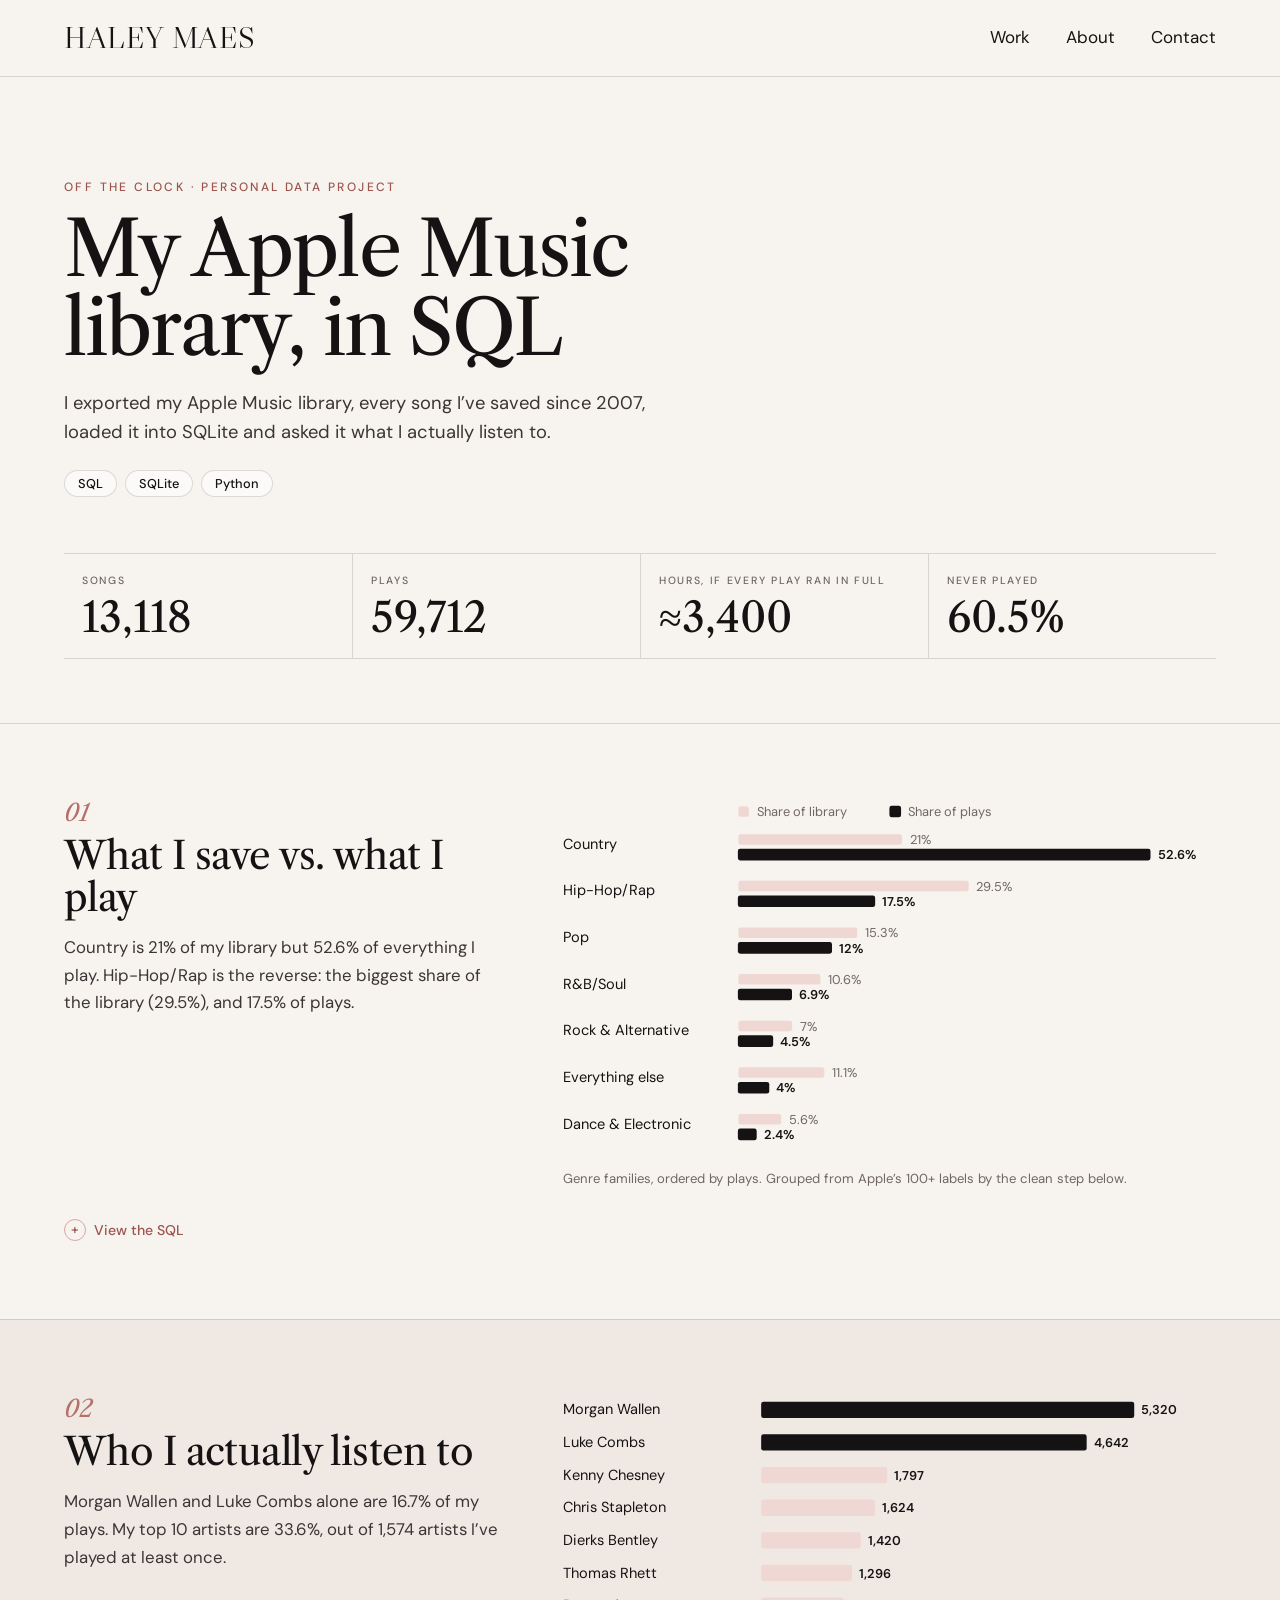
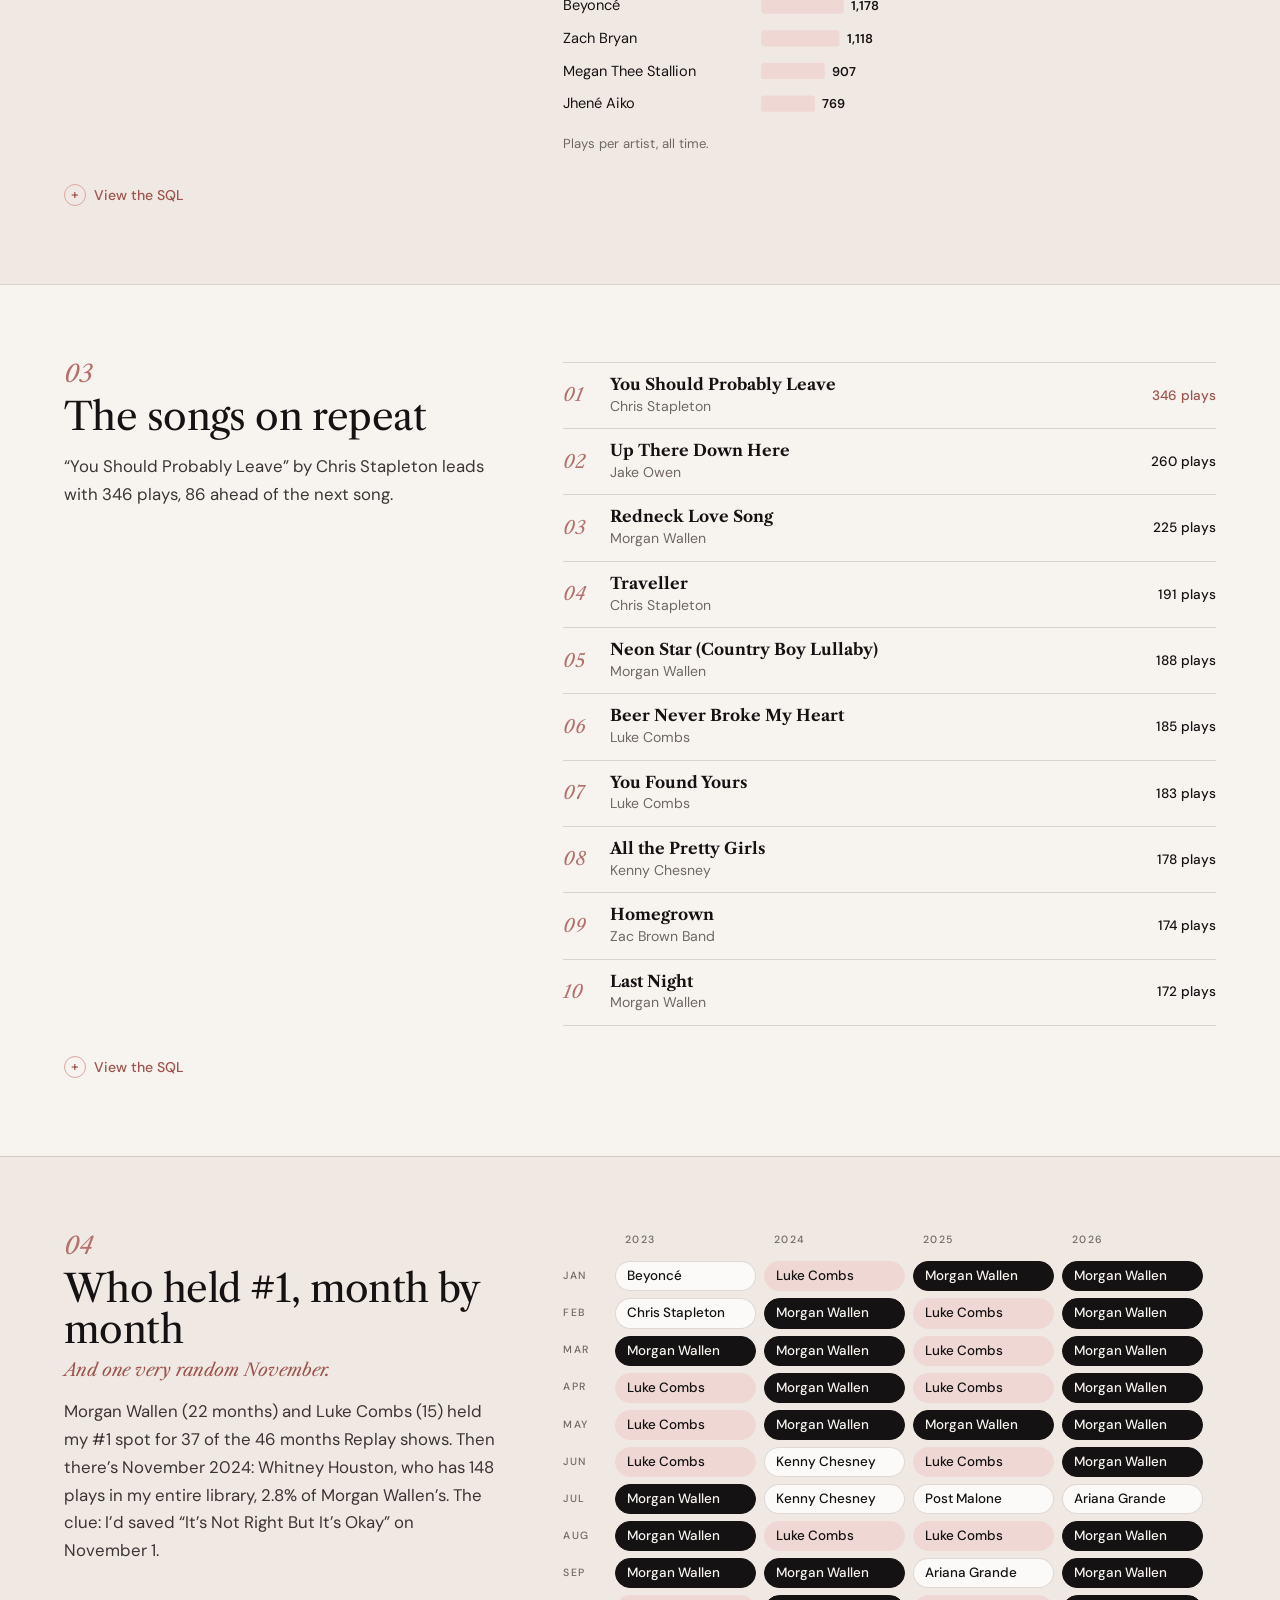
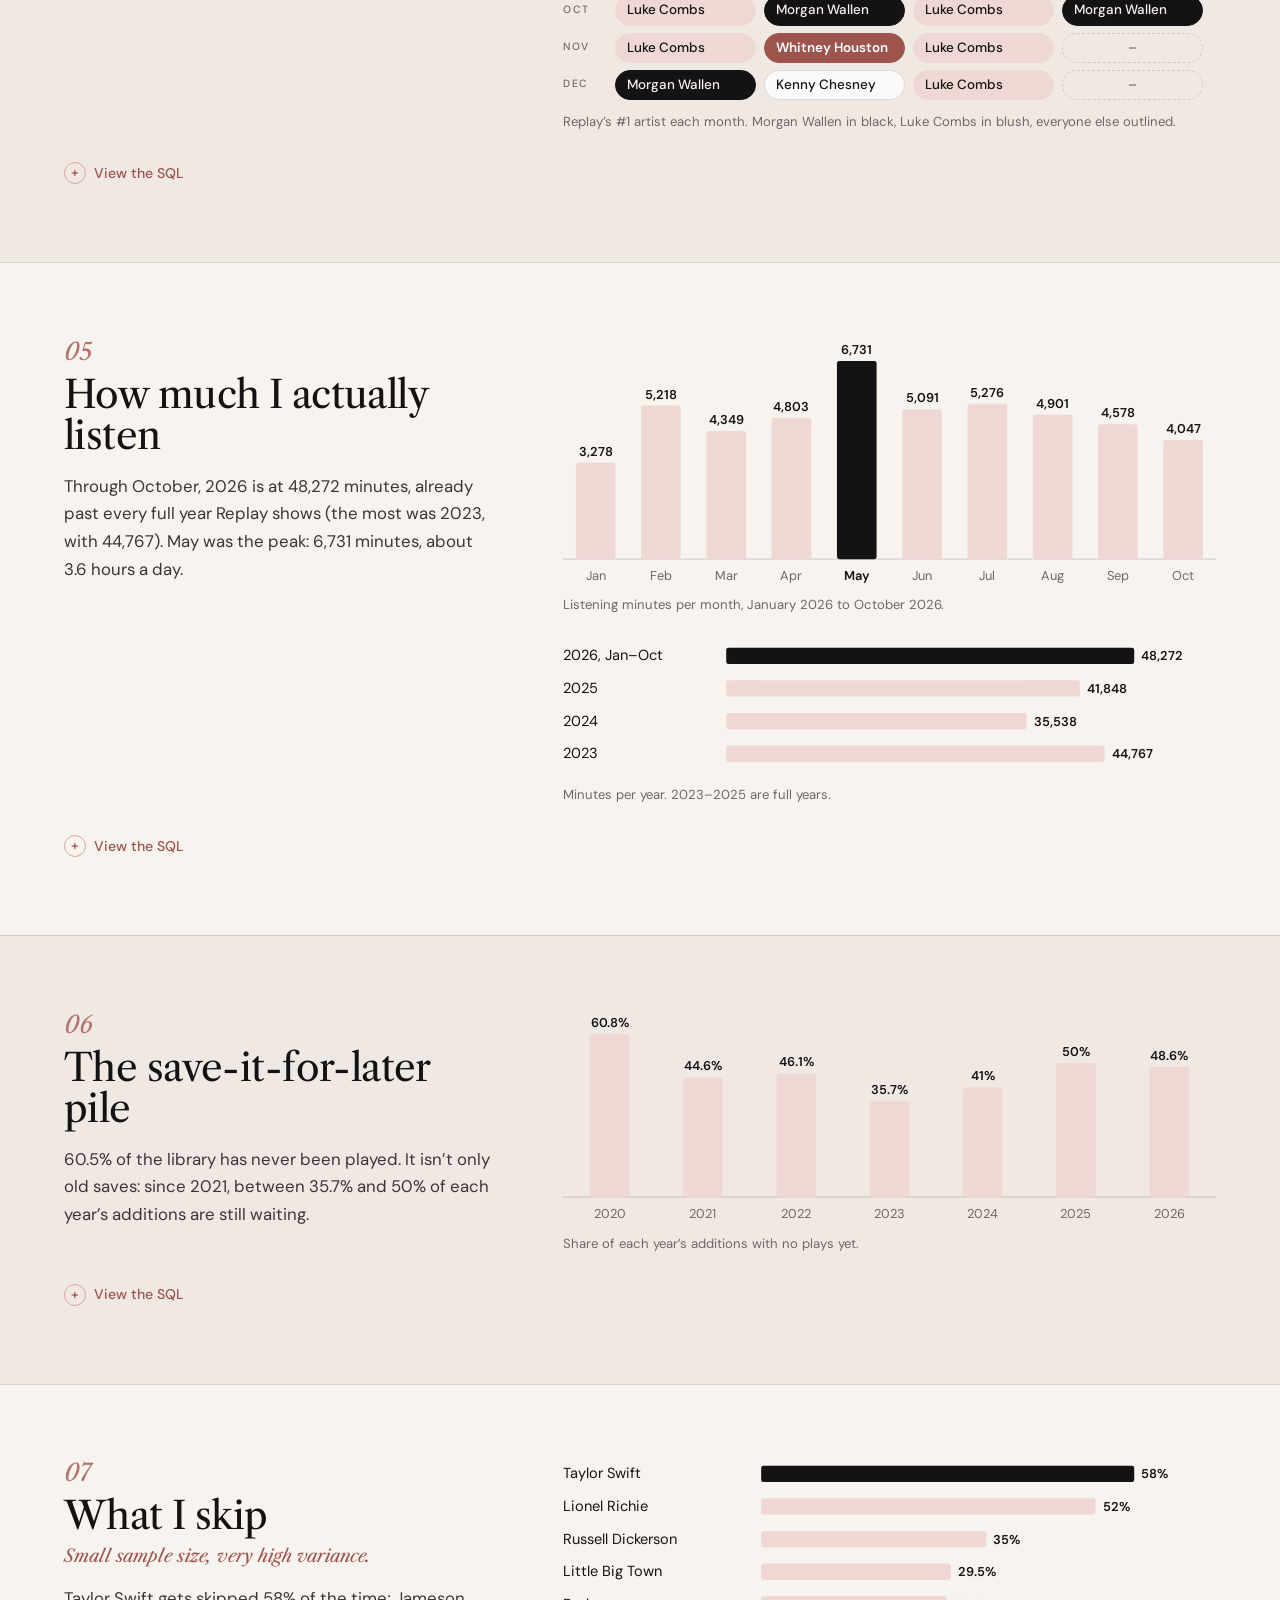
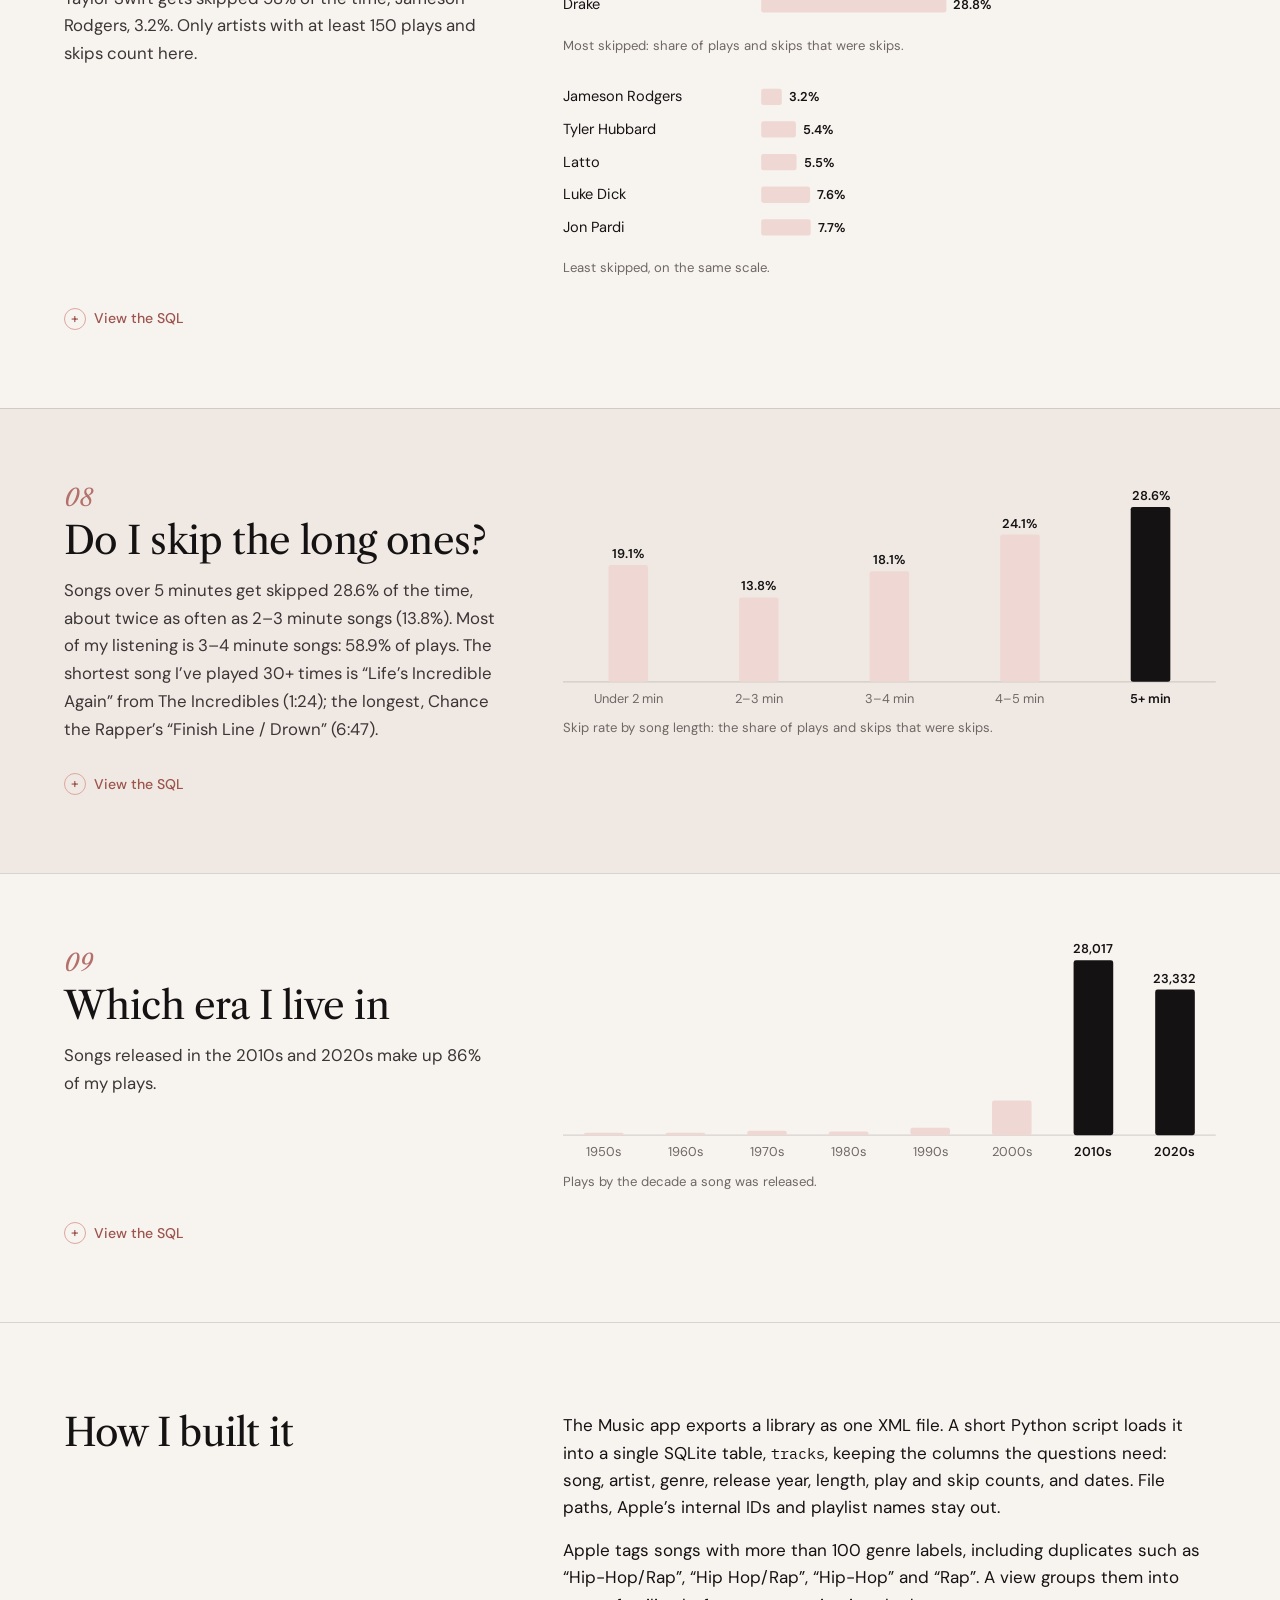
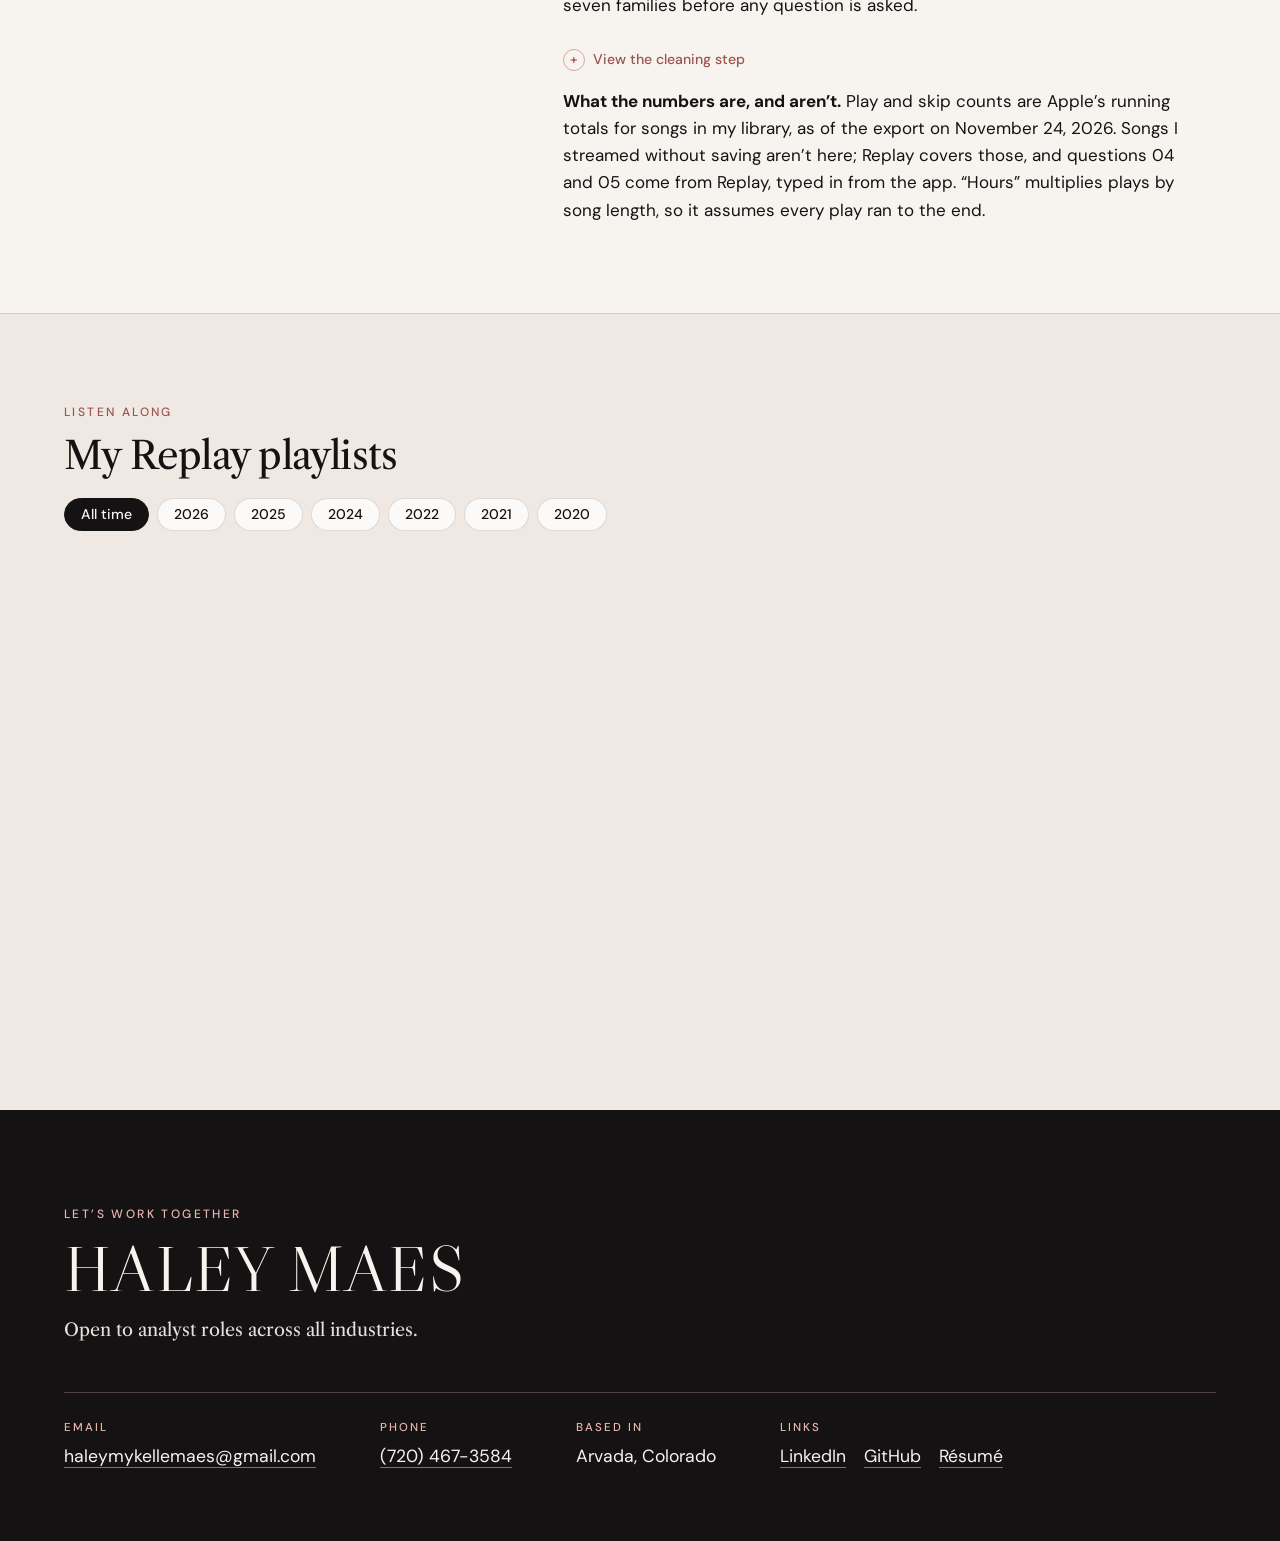
==== commit 264be778: "Contact: open to analyst roles across all industries" ====
--- a/music/index.html
+++ b/music/index.html
@@ -188,7 +188,7 @@
     <div class="wrap">
       <p class="eyebrow">Let’s work together</p>
       <p class="footer__name"><a href="../">Haley Maes</a></p>
-      <p class="footer__pitch">Open to data analyst, financial analyst, and analytics-focused operations roles.</p>
+      <p class="footer__pitch">Open to analyst roles across all industries.</p>
       <dl class="footer__contact">
         <div><dt>Email</dt><dd><a href="mailto:haleymykellemaes@gmail.com">haleymykellemaes@gmail.com</a></dd></div>
         <div><dt>Phone</dt><dd><a href="tel:+17204673584">(720) 467-3584</a></dd></div>
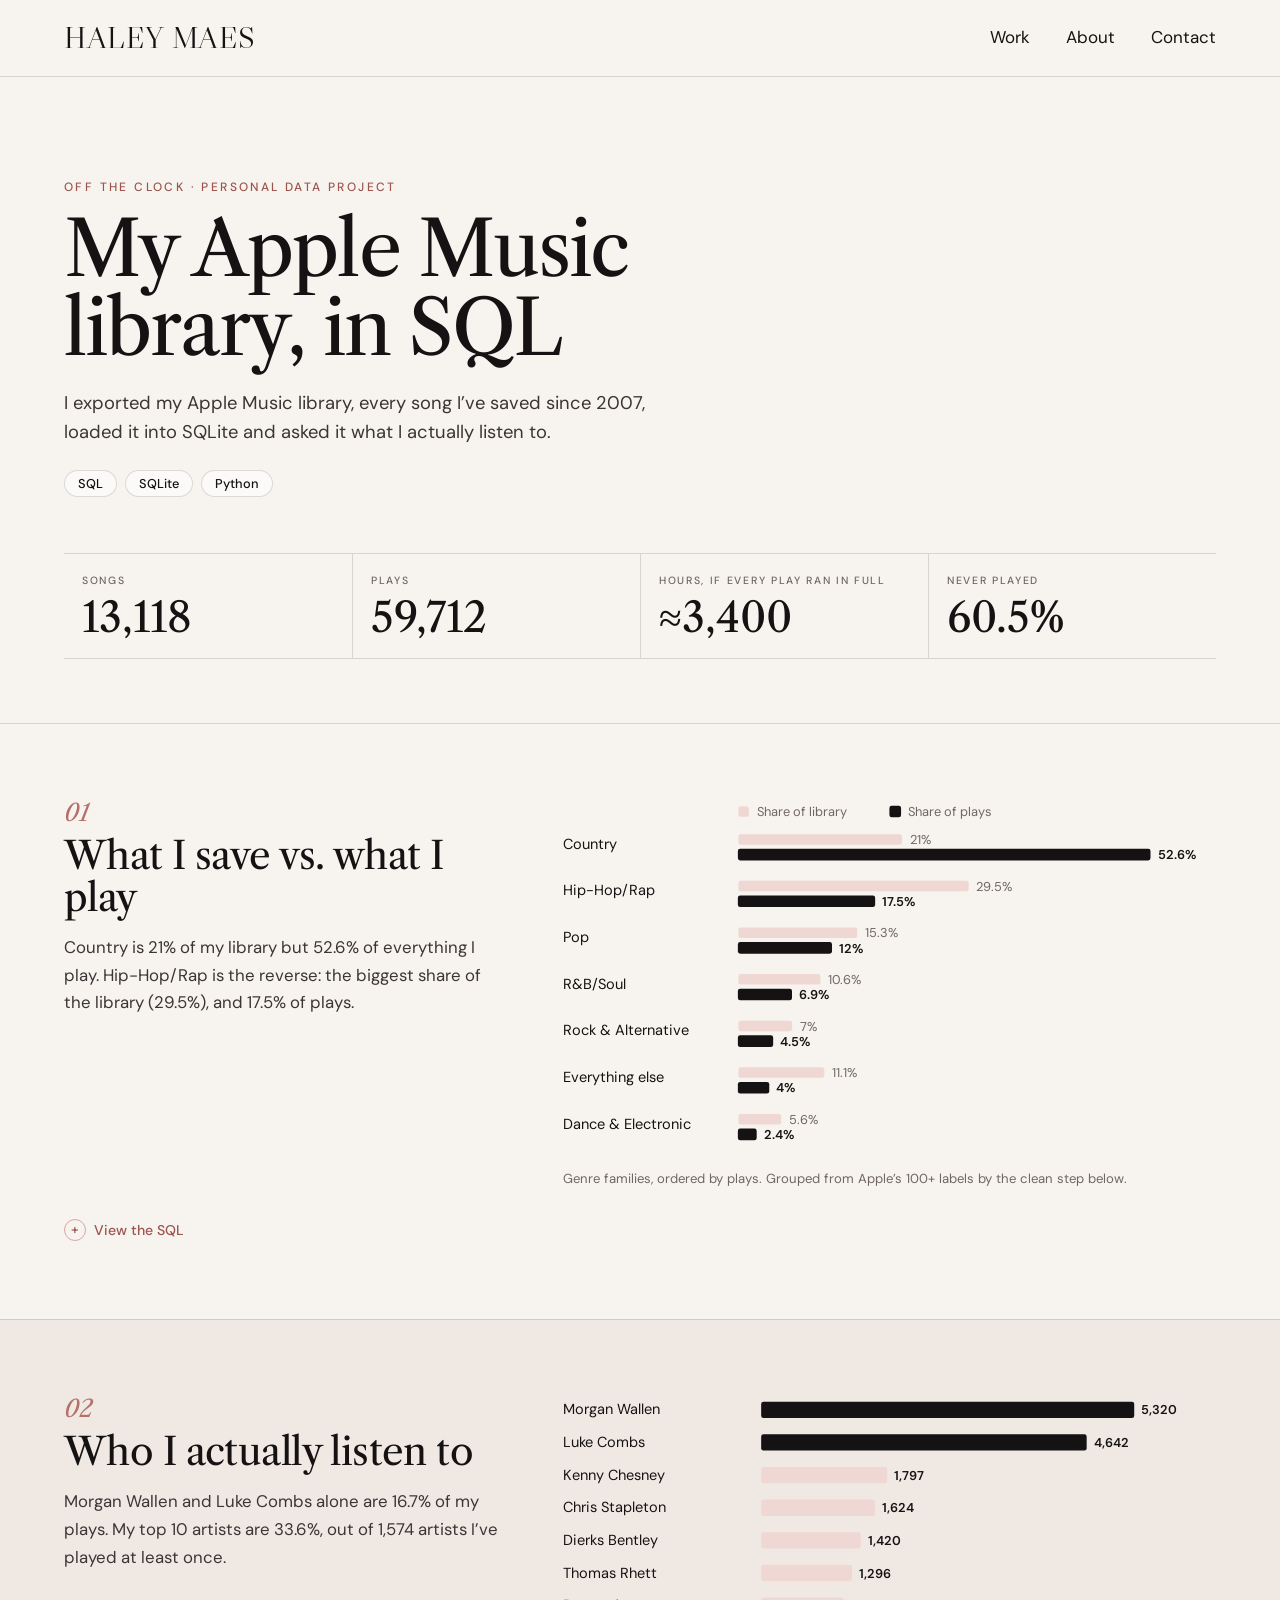
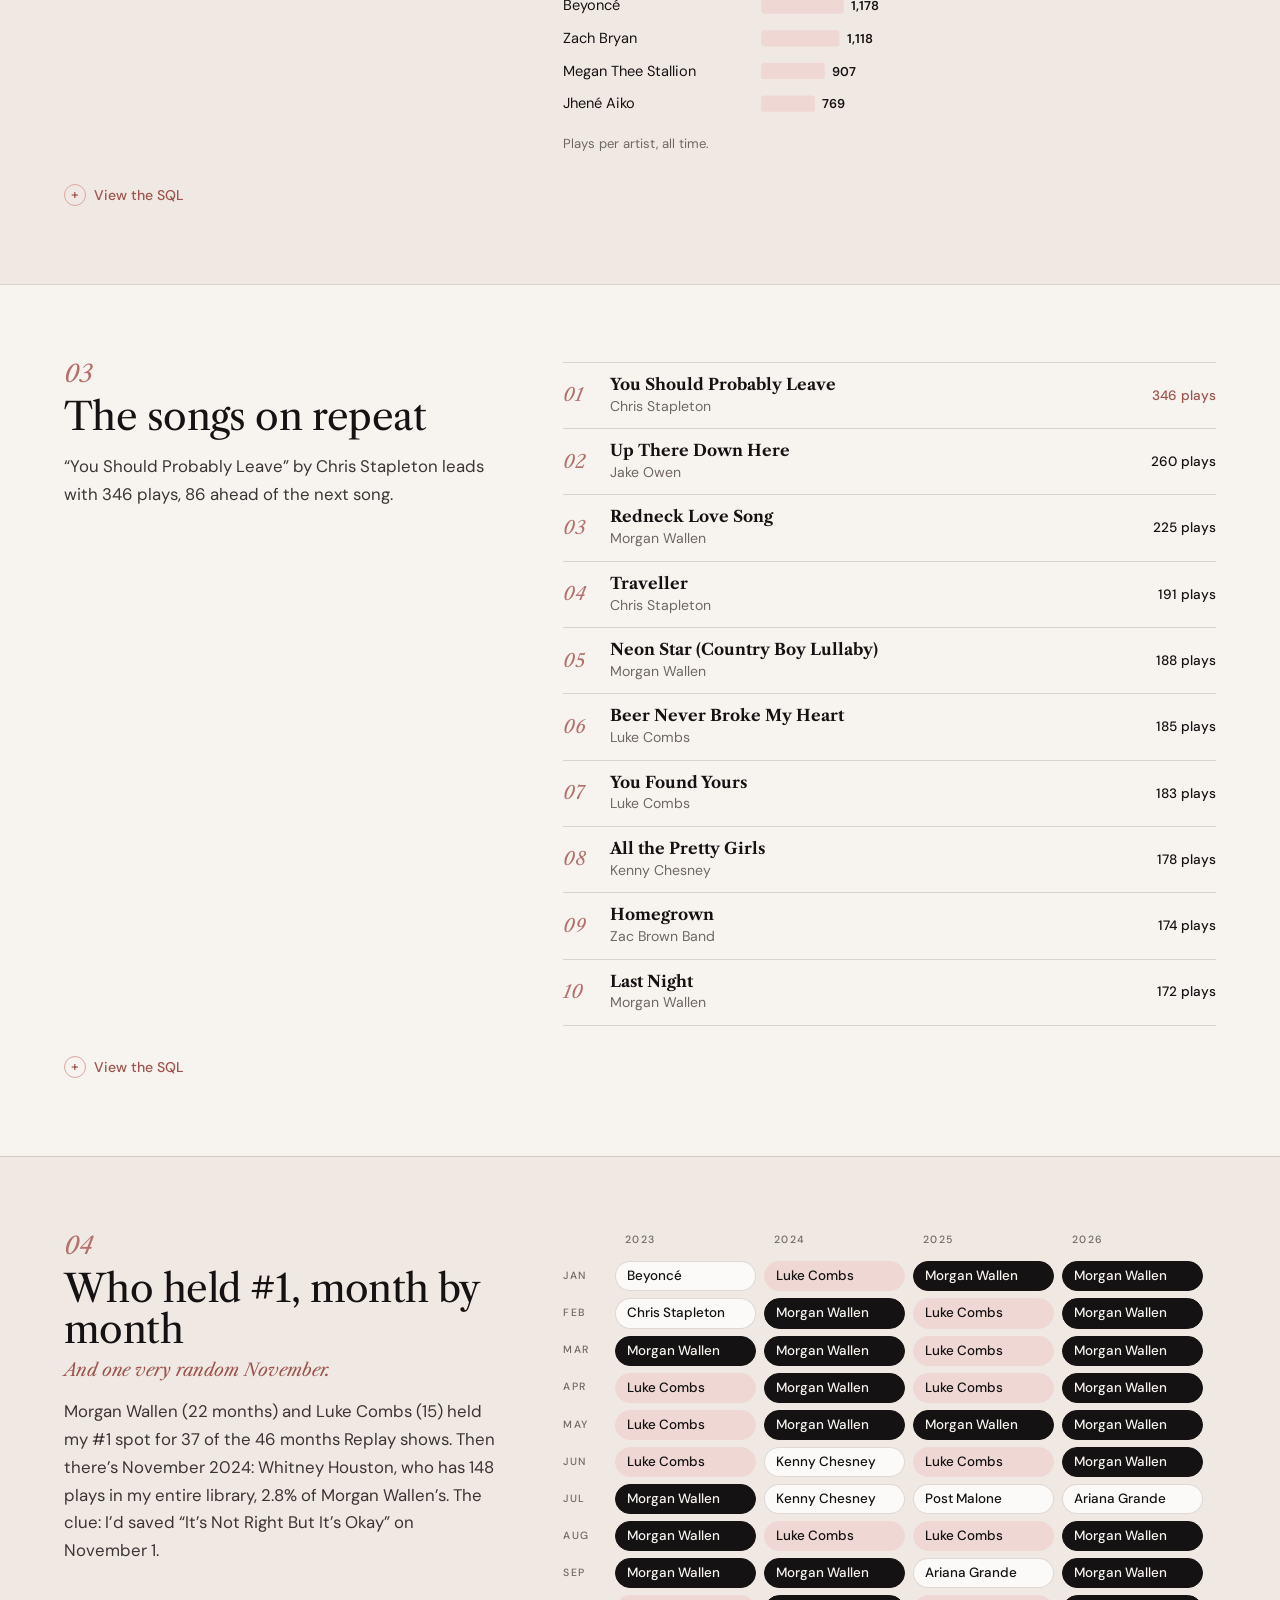
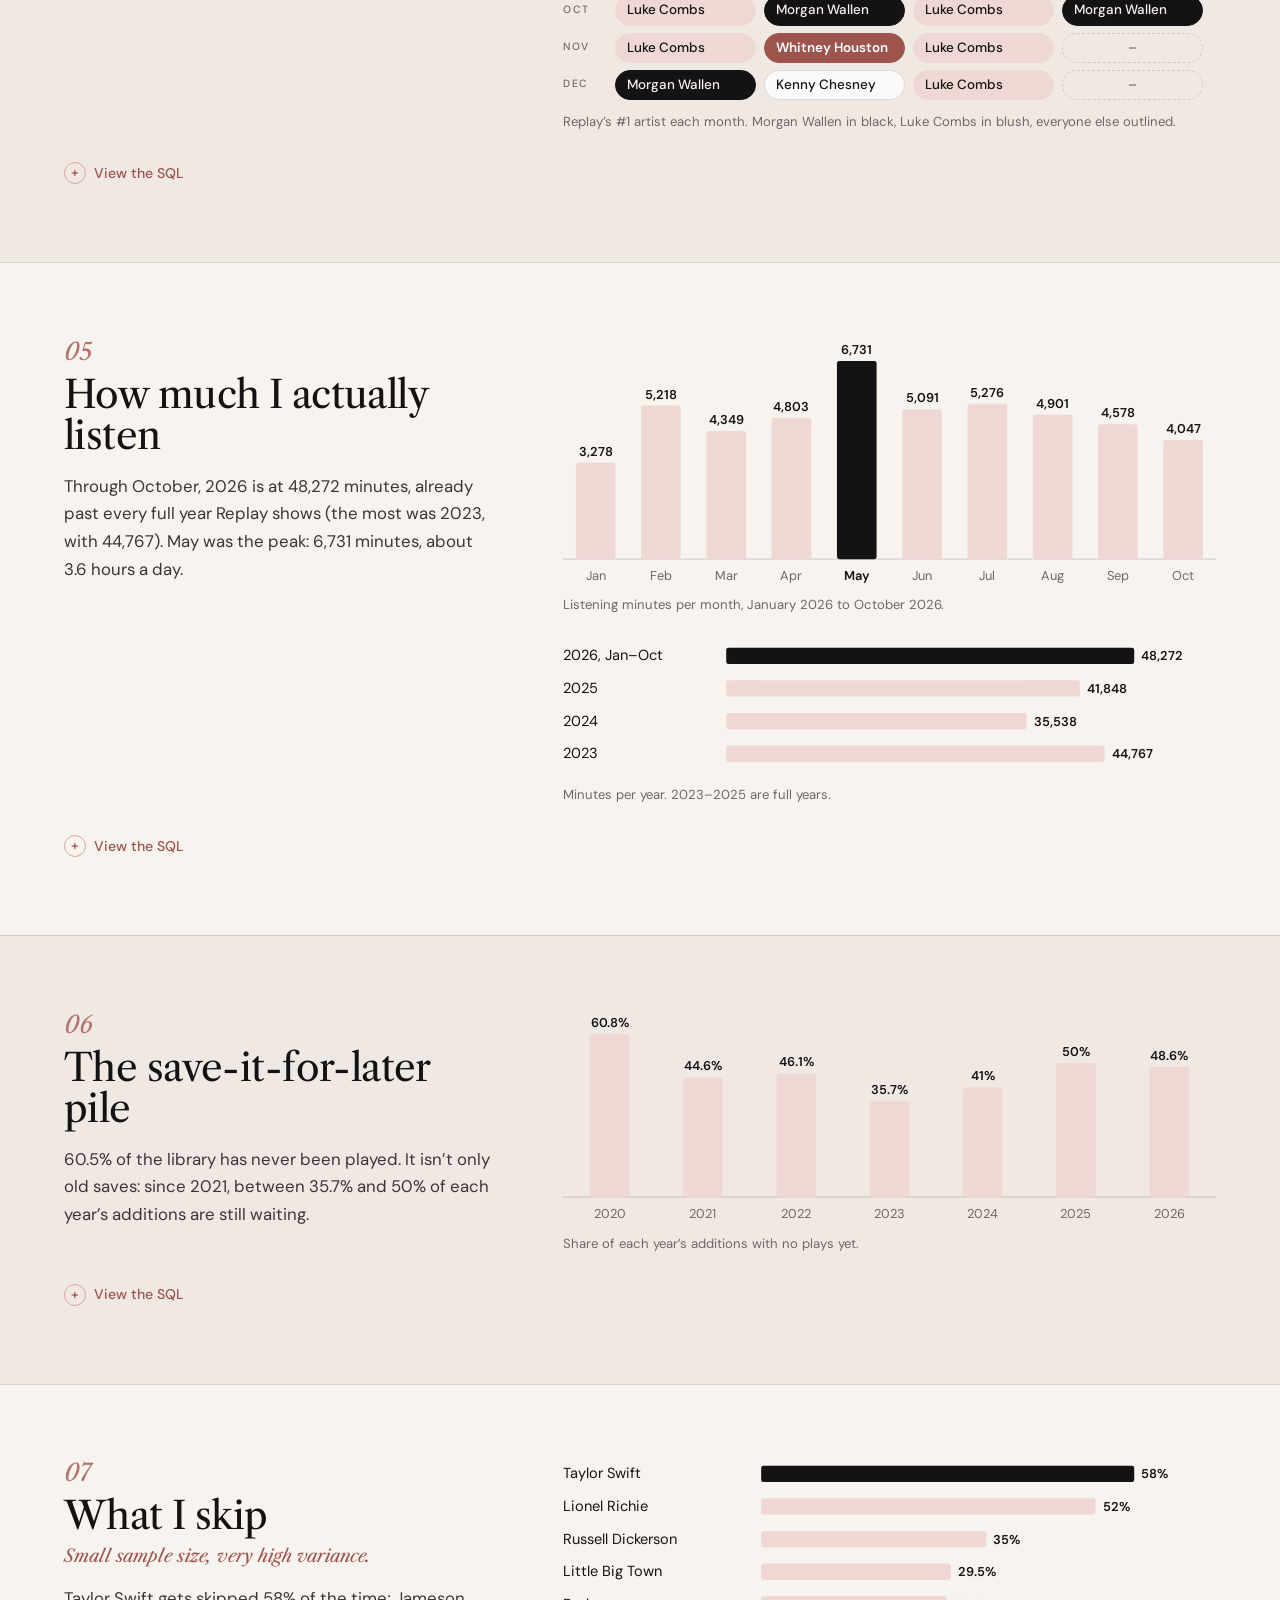
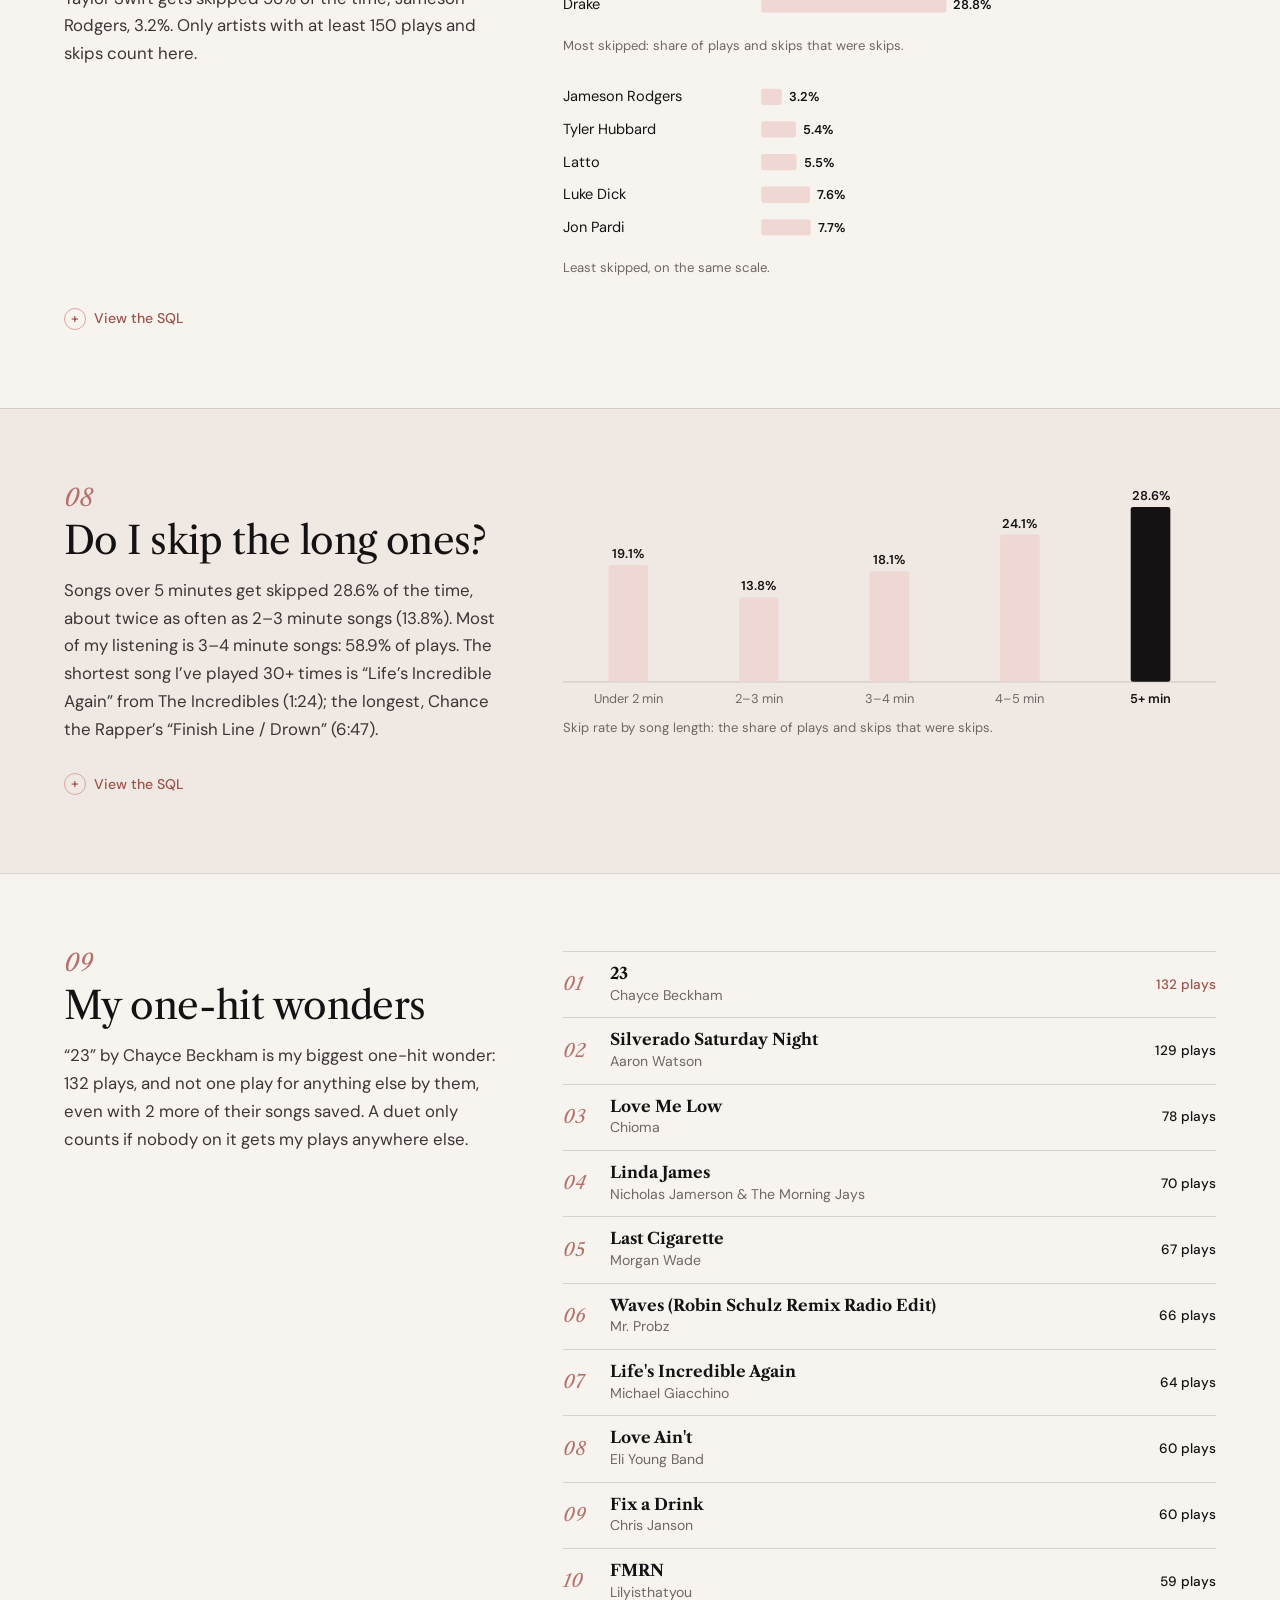
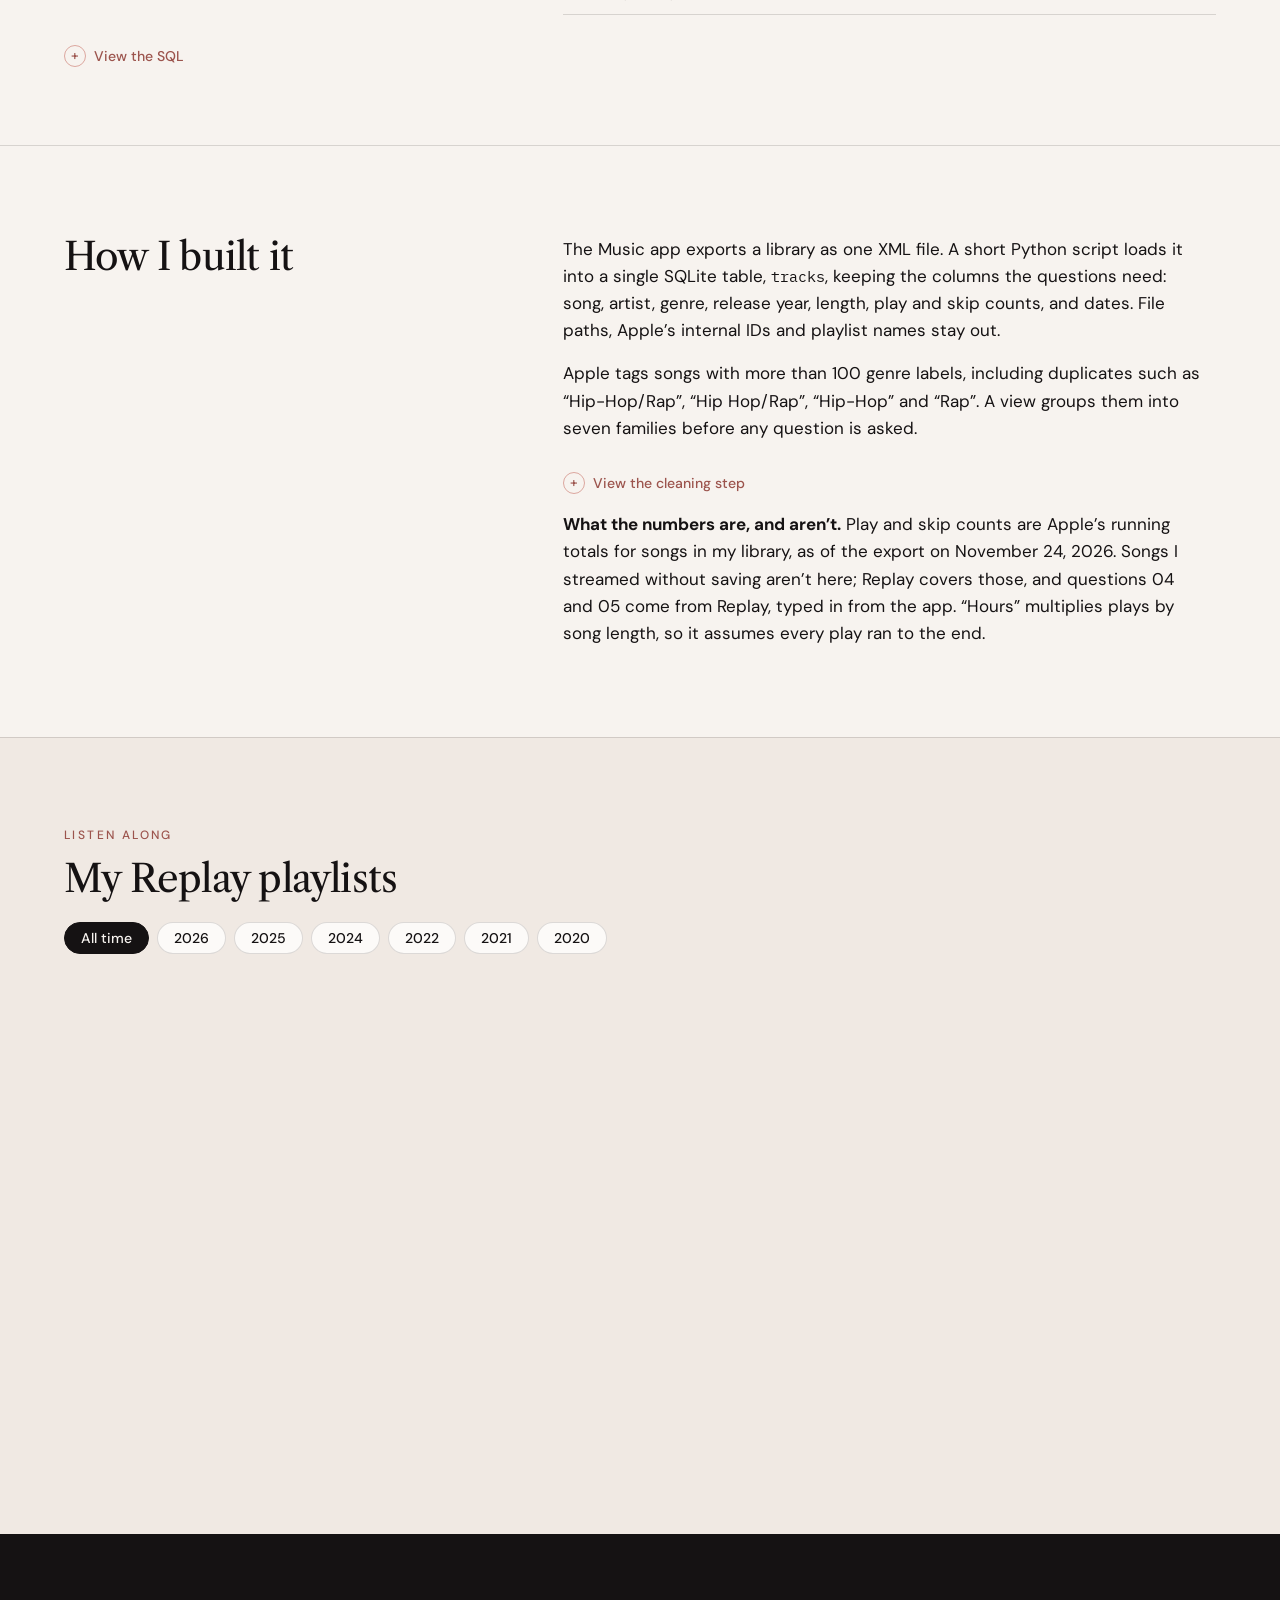
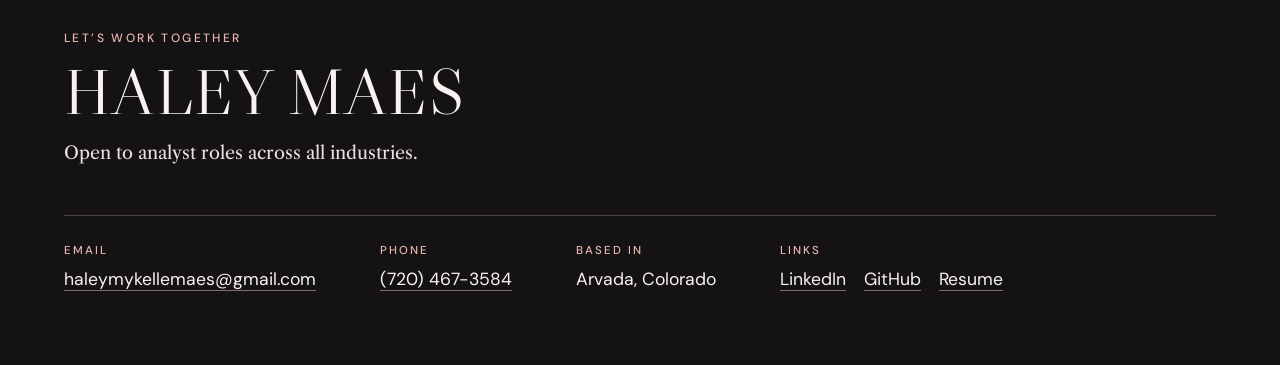
==== commit d1109883: "Music: one-hit wonders replace the decades question; "Resume" without accents - Question 09 is now "" ====
--- a/music/index.html
+++ b/music/index.html
@@ -6,10 +6,27 @@
   <meta name="viewport" content="width=device-width, initial-scale=1" />
   <title>My Apple Music library, in SQL | Haley Maes</title>
   <meta name="description" content="A personal SQL project: 13,118 songs from my Apple Music library, loaded into SQLite and queried for what I save, what I play and what I skip." />
+  <!-- Link previews (iMessage, LinkedIn, Slack, etc.): the homepage hero as a 1200×630 card. -->
+  <link rel="canonical" href="https://haleymaes.github.io/music/" />
+  <meta property="og:type" content="website" />
+  <meta property="og:site_name" content="Haley Maes" />
+  <meta property="og:url" content="https://haleymaes.github.io/music/" />
+  <meta property="og:title" content="My Apple Music library, in SQL | Haley Maes" />
+  <meta property="og:description" content="A personal SQL project: 13,118 songs from my Apple Music library, loaded into SQLite and queried for what I save, what I play and what I skip." />
+  <meta property="og:image" content="https://haleymaes.github.io/assets/share-card.jpg" />
+  <meta property="og:image:type" content="image/jpeg" />
+  <meta property="og:image:width" content="1200" />
+  <meta property="og:image:height" content="630" />
+  <meta property="og:image:alt" content="Haley Maes, data analyst: black-and-white portrait on a pink disc, ringed by her six numbered case studies, with the headline Finding signals in the noise." />
+  <meta name="twitter:card" content="summary_large_image" />
+  <meta name="twitter:title" content="My Apple Music library, in SQL | Haley Maes" />
+  <meta name="twitter:description" content="A personal SQL project: 13,118 songs from my Apple Music library, loaded into SQLite and queried for what I save, what I play and what I skip." />
+  <meta name="twitter:image" content="https://haleymaes.github.io/assets/share-card.jpg" />
+  <meta name="twitter:image:alt" content="Haley Maes, data analyst: black-and-white portrait on a pink disc, ringed by her six numbered case studies, with the headline Finding signals in the noise." />
   <meta name="theme-color" content="#F7F3EF" />
-  <link rel="icon" href="../assets/favicon.svg" type="image/svg+xml" />
-  <link rel="icon" href="../assets/favicon-32.png" sizes="32x32" type="image/png" />
-  <link rel="apple-touch-icon" href="../assets/apple-touch-icon.png" />
+  <link rel="icon" href="../assets/hm-icon-32.png" sizes="32x32" type="image/png" />
+  <link rel="icon" href="../assets/hm-icon-192.png" sizes="192x192" type="image/png" />
+  <link rel="apple-touch-icon" href="../assets/hm-apple-touch-icon.png" />
   <link rel="preconnect" href="https://fonts.googleapis.com" />
   <link rel="preconnect" href="https://fonts.gstatic.com" crossorigin />
   <link rel="stylesheet" href="https://fonts.googleapis.com/css2?family=DM+Sans:opsz,wght@9..40,400;9..40,500;9..40,600&family=IBM+Plex+Mono:wght@400;500&family=Libre+Caslon+Display&family=Libre+Caslon+Text:ital,wght@0,400;0,700;1,400&display=swap" />
@@ -140,11 +157,11 @@
       <details class="wrap mp-sql"><summary>View the SQL</summary><pre><code data-sql></code></pre><pre><code data-sql="length_extremes"></code></pre></details>
     </section>
 
-    <section class="mp-q" data-q="decades" aria-labelledby="q9">
+    <section class="mp-q" data-q="one_hit_wonders" aria-labelledby="q9">
       <div class="wrap mp-q__grid">
         <div class="mp-q__text">
           <p class="mp-q__num">09</p>
-          <h2 id="q9">Which era I live in</h2>
+          <h2 id="q9">My one-hit wonders</h2>
           <p class="mp-finding" data-finding></p>
         </div>
         <div class="mp-q__chart" data-chart></div>
@@ -193,7 +210,7 @@
         <div><dt>Email</dt><dd><a href="mailto:haleymykellemaes@gmail.com">haleymykellemaes@gmail.com</a></dd></div>
         <div><dt>Phone</dt><dd><a href="tel:+17204673584">(720) 467-3584</a></dd></div>
         <div><dt>Based in</dt><dd>Arvada, Colorado</dd></div>
-        <div><dt>Links</dt><dd><ul class="footer__links"><li><a href="https://www.linkedin.com/in/haleymmaes" target="_blank" rel="noopener noreferrer">LinkedIn</a></li><li><a href="https://github.com/haleymaes" target="_blank" rel="noopener noreferrer">GitHub</a></li><li><a href="../assets/Haley-Maes-Resume.pdf" target="_blank" rel="noopener">Résumé<span class="orbit-sr"> (PDF)</span></a></li></ul></dd></div>
+        <div><dt>Links</dt><dd><ul class="footer__links"><li><a href="https://www.linkedin.com/in/haleymmaes" target="_blank" rel="noopener noreferrer">LinkedIn</a></li><li><a href="https://github.com/haleymaes" target="_blank" rel="noopener noreferrer">GitHub</a></li><li><a href="../assets/Haley-Maes-Resume.pdf" target="_blank" rel="noopener">Resume<span class="orbit-sr"> (PDF)</span></a></li></ul></dd></div>
       </dl>
     </div>
   </footer>
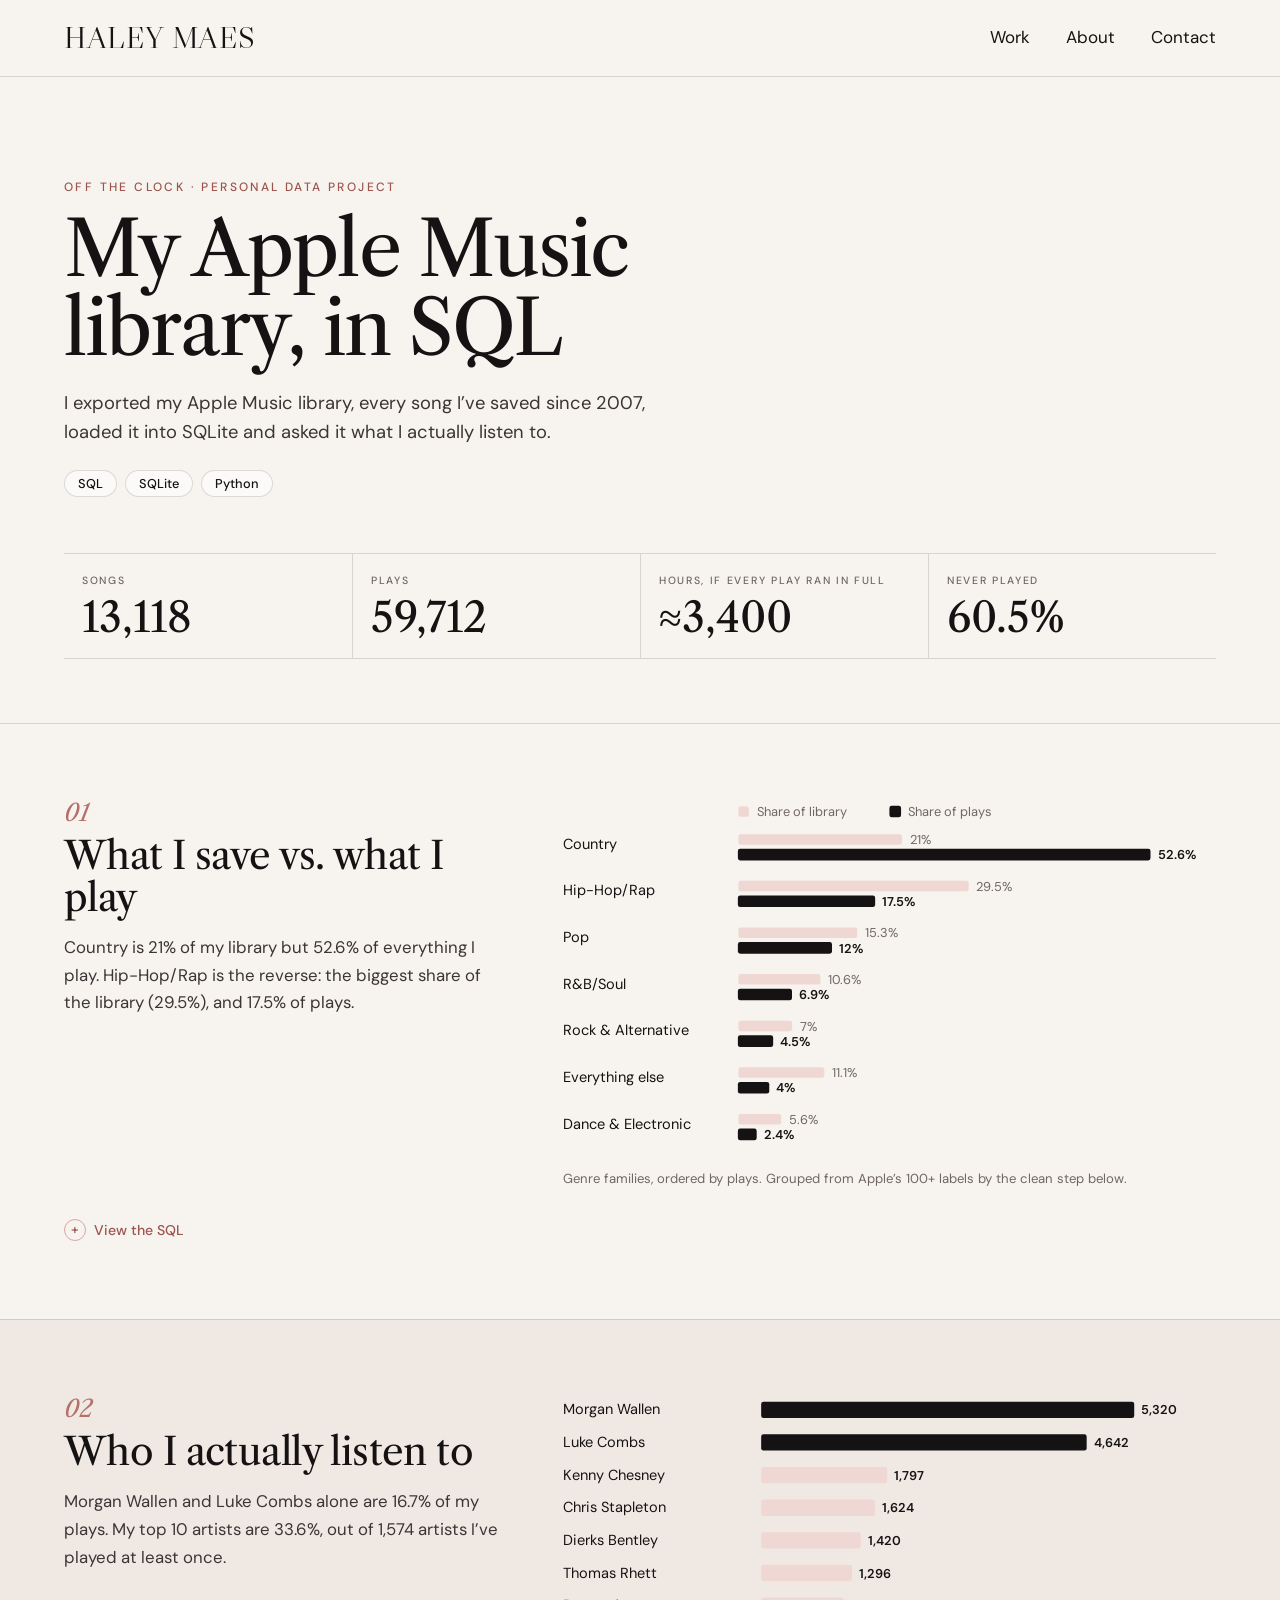
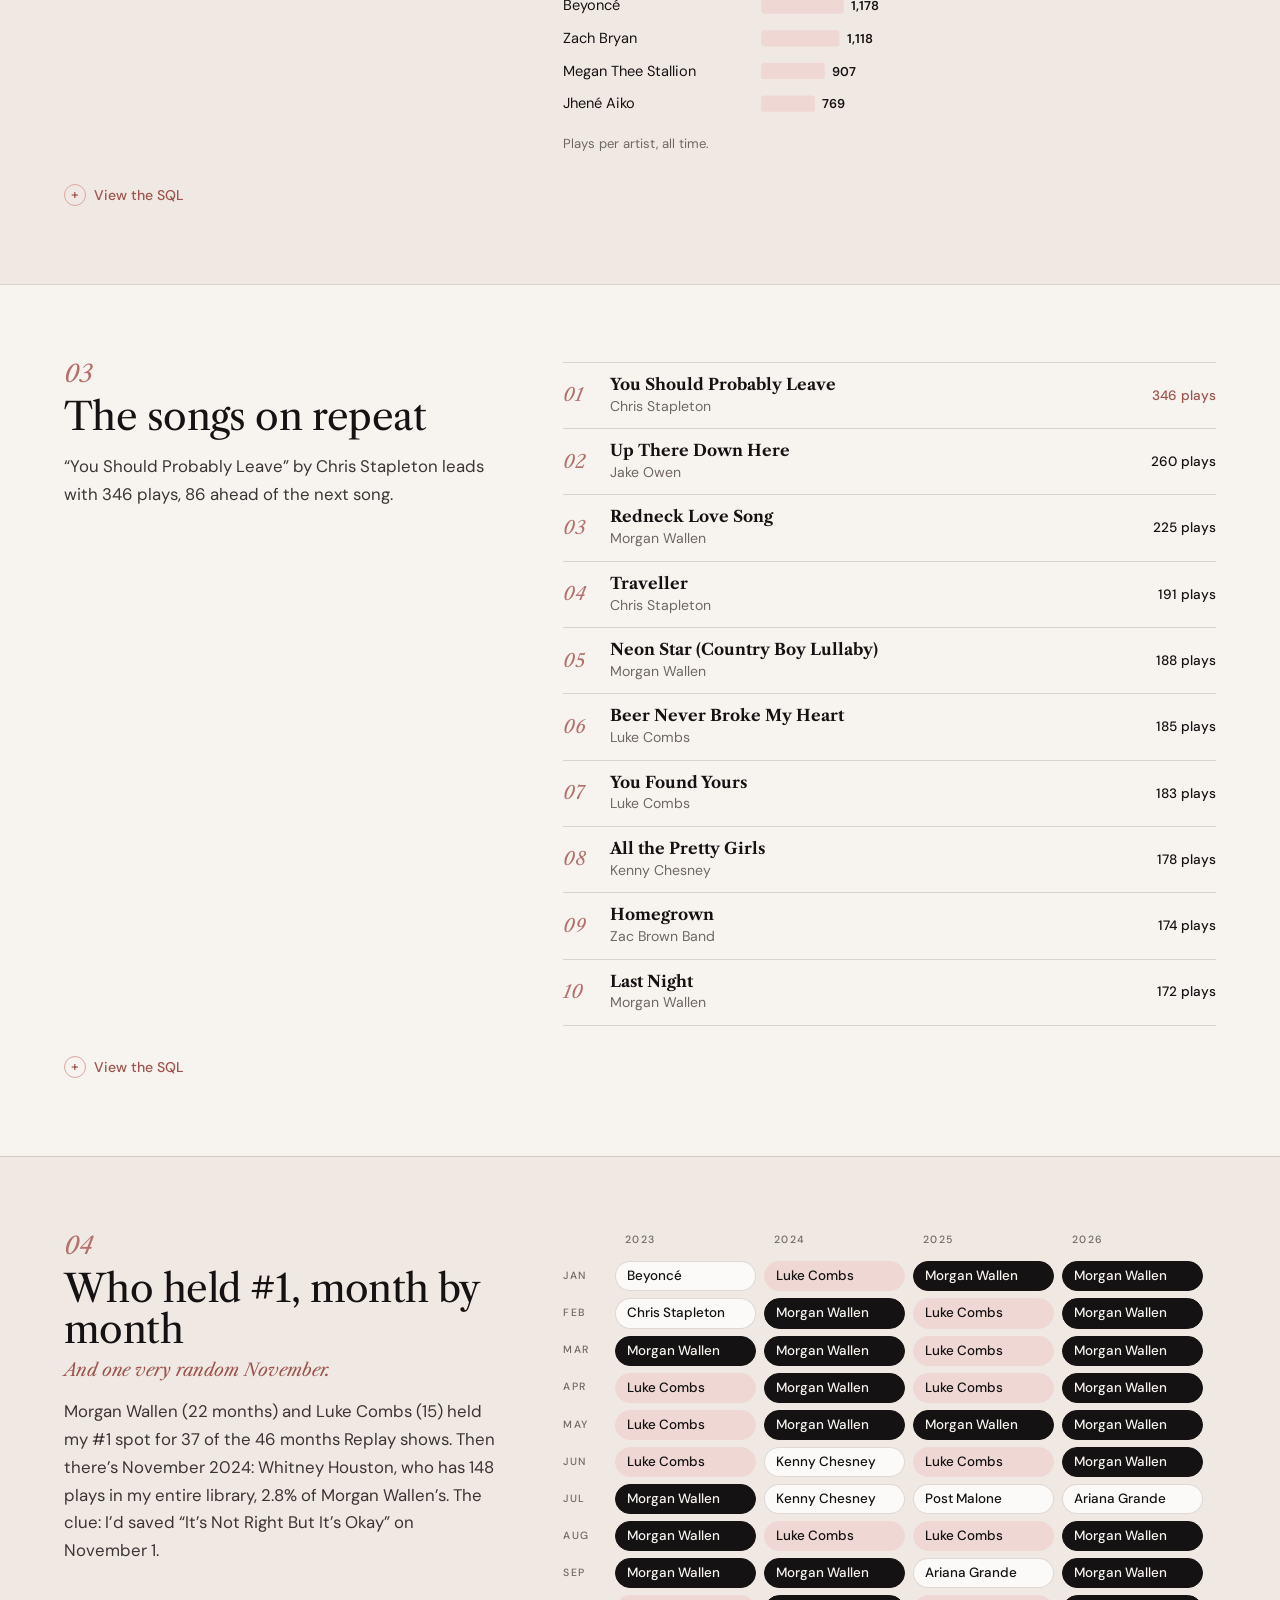
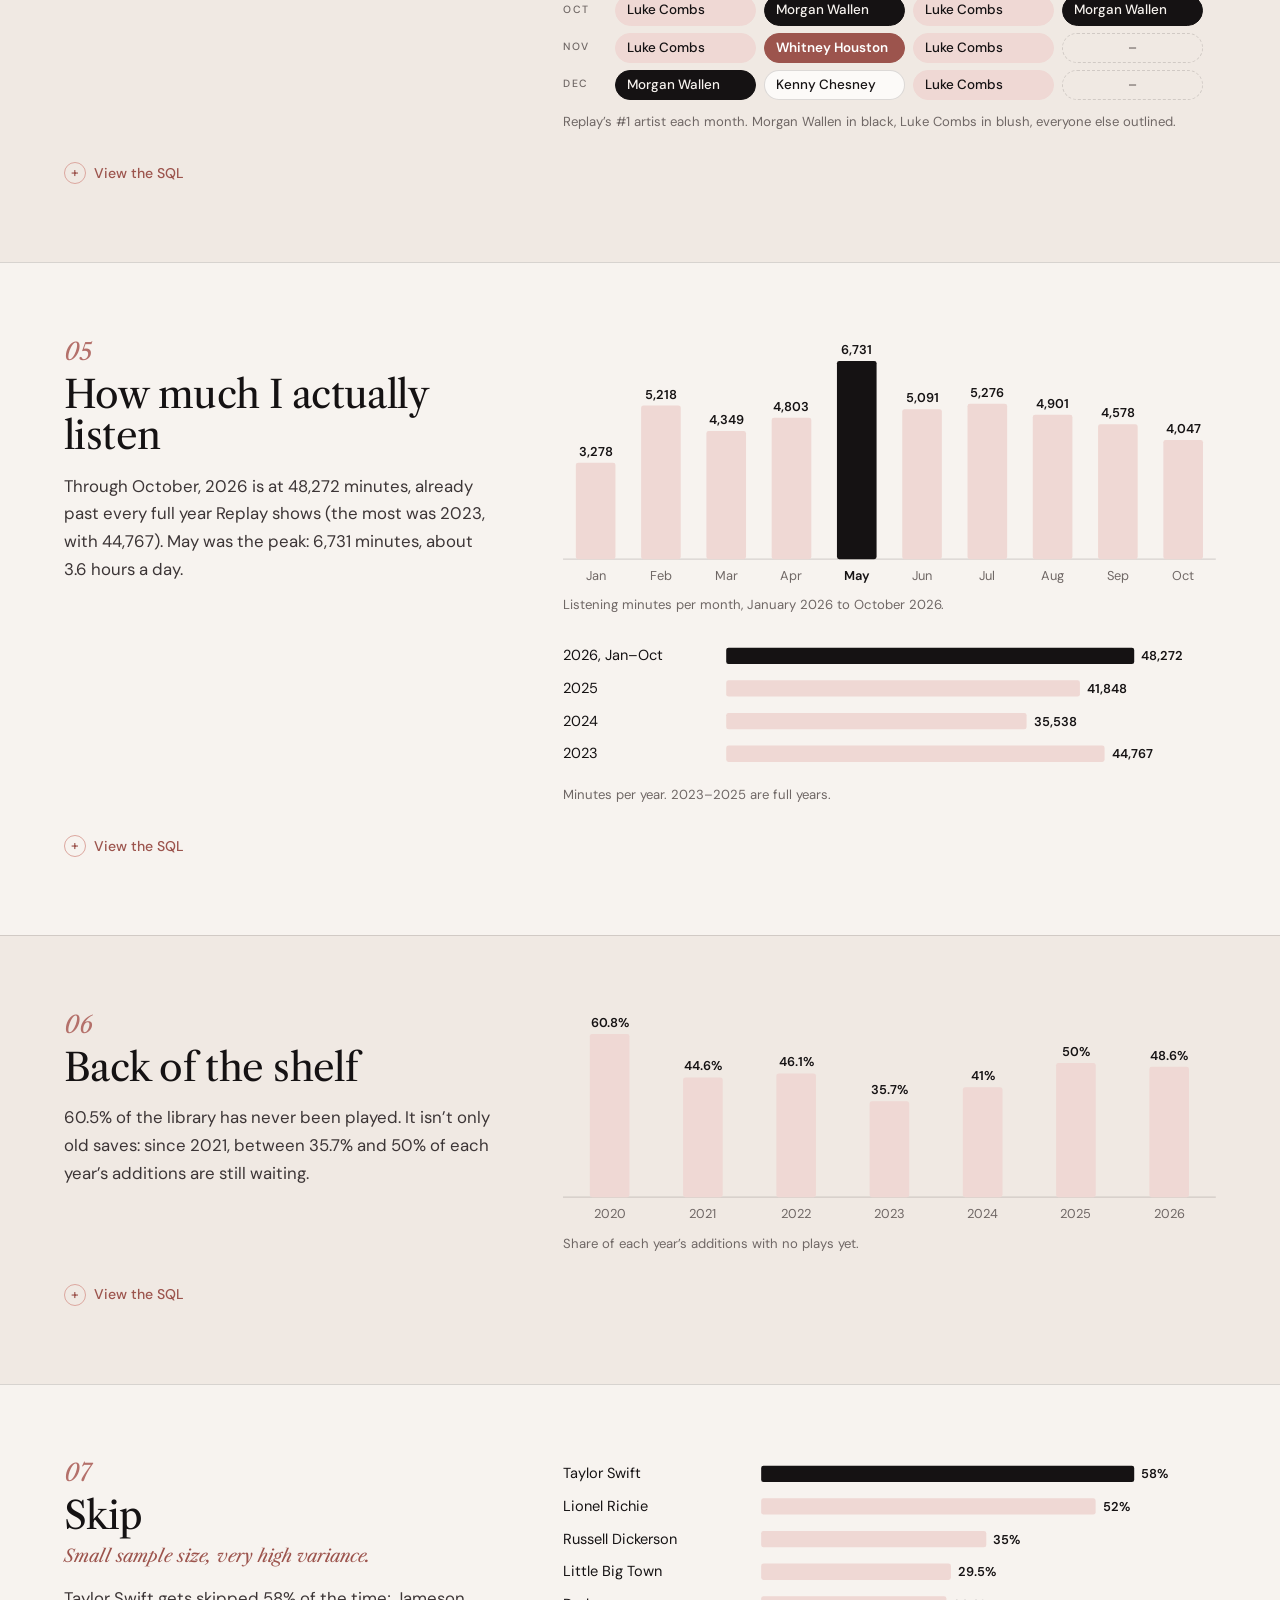
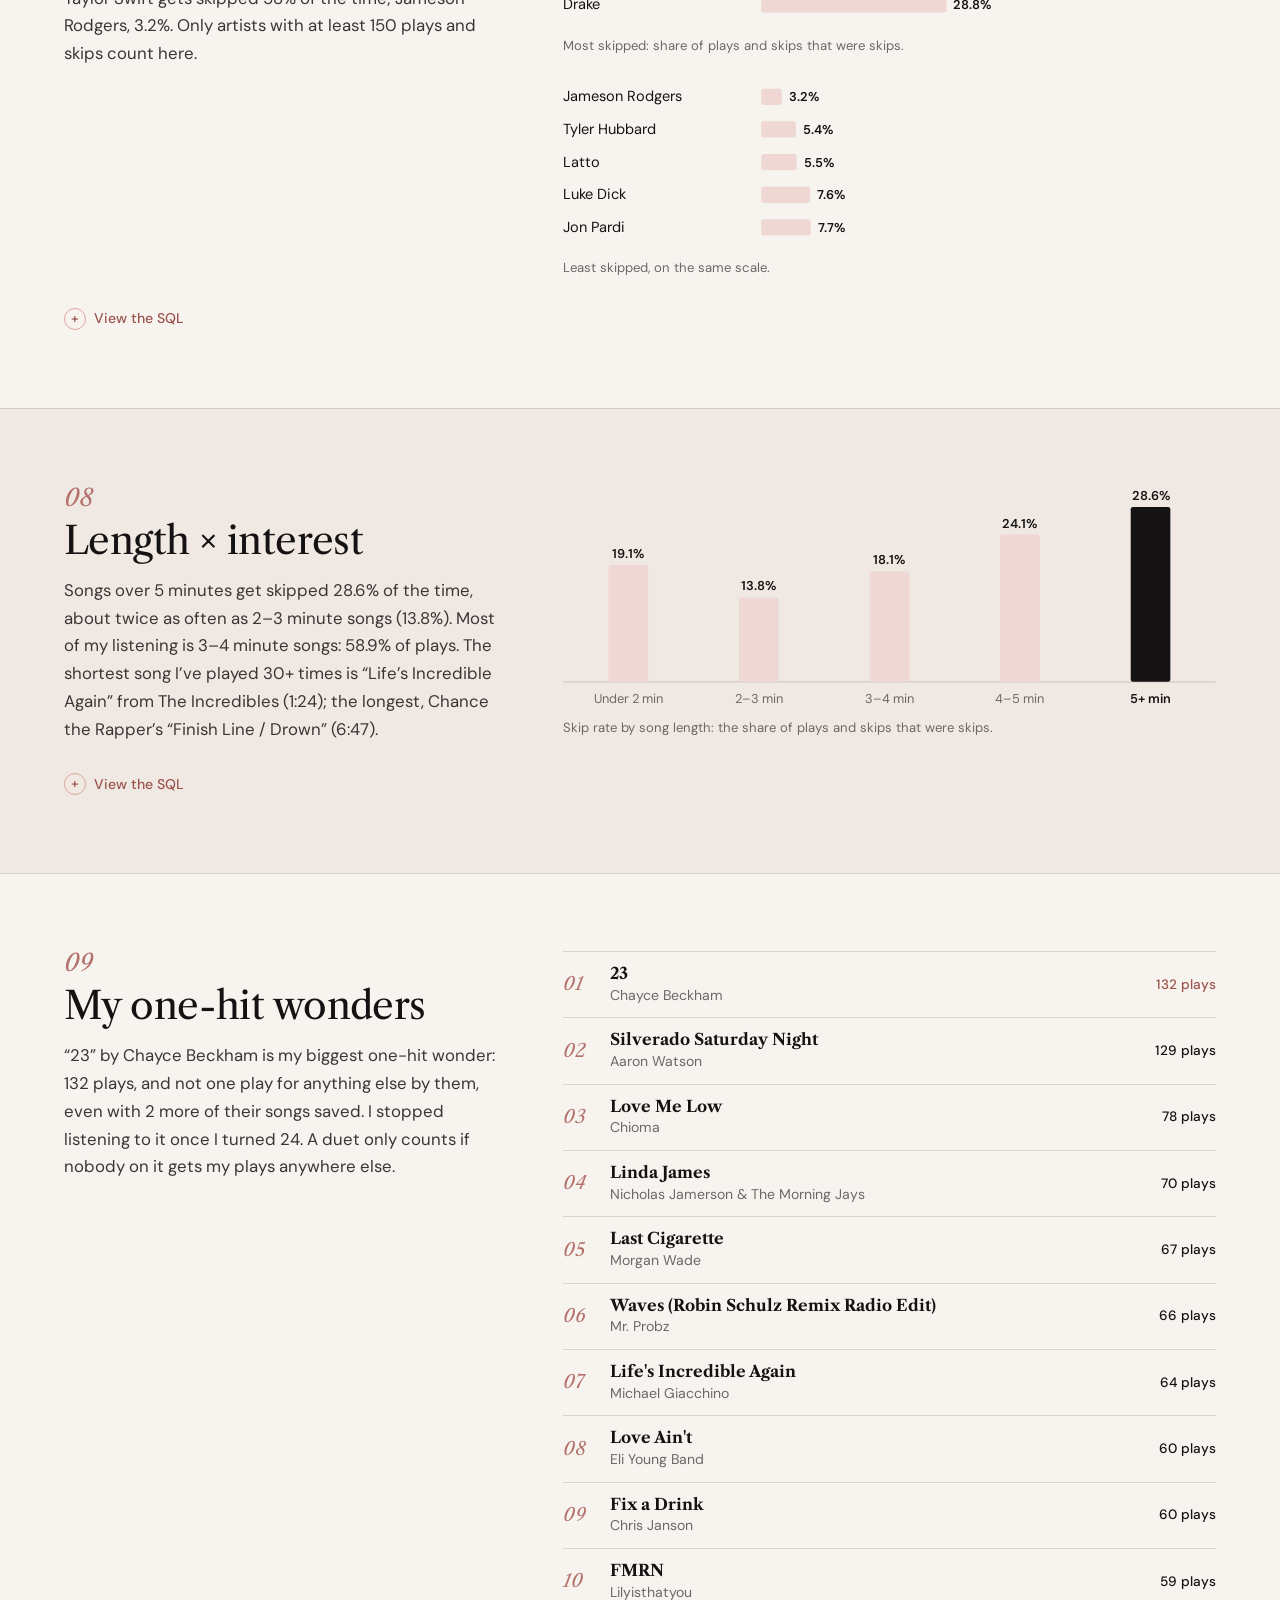
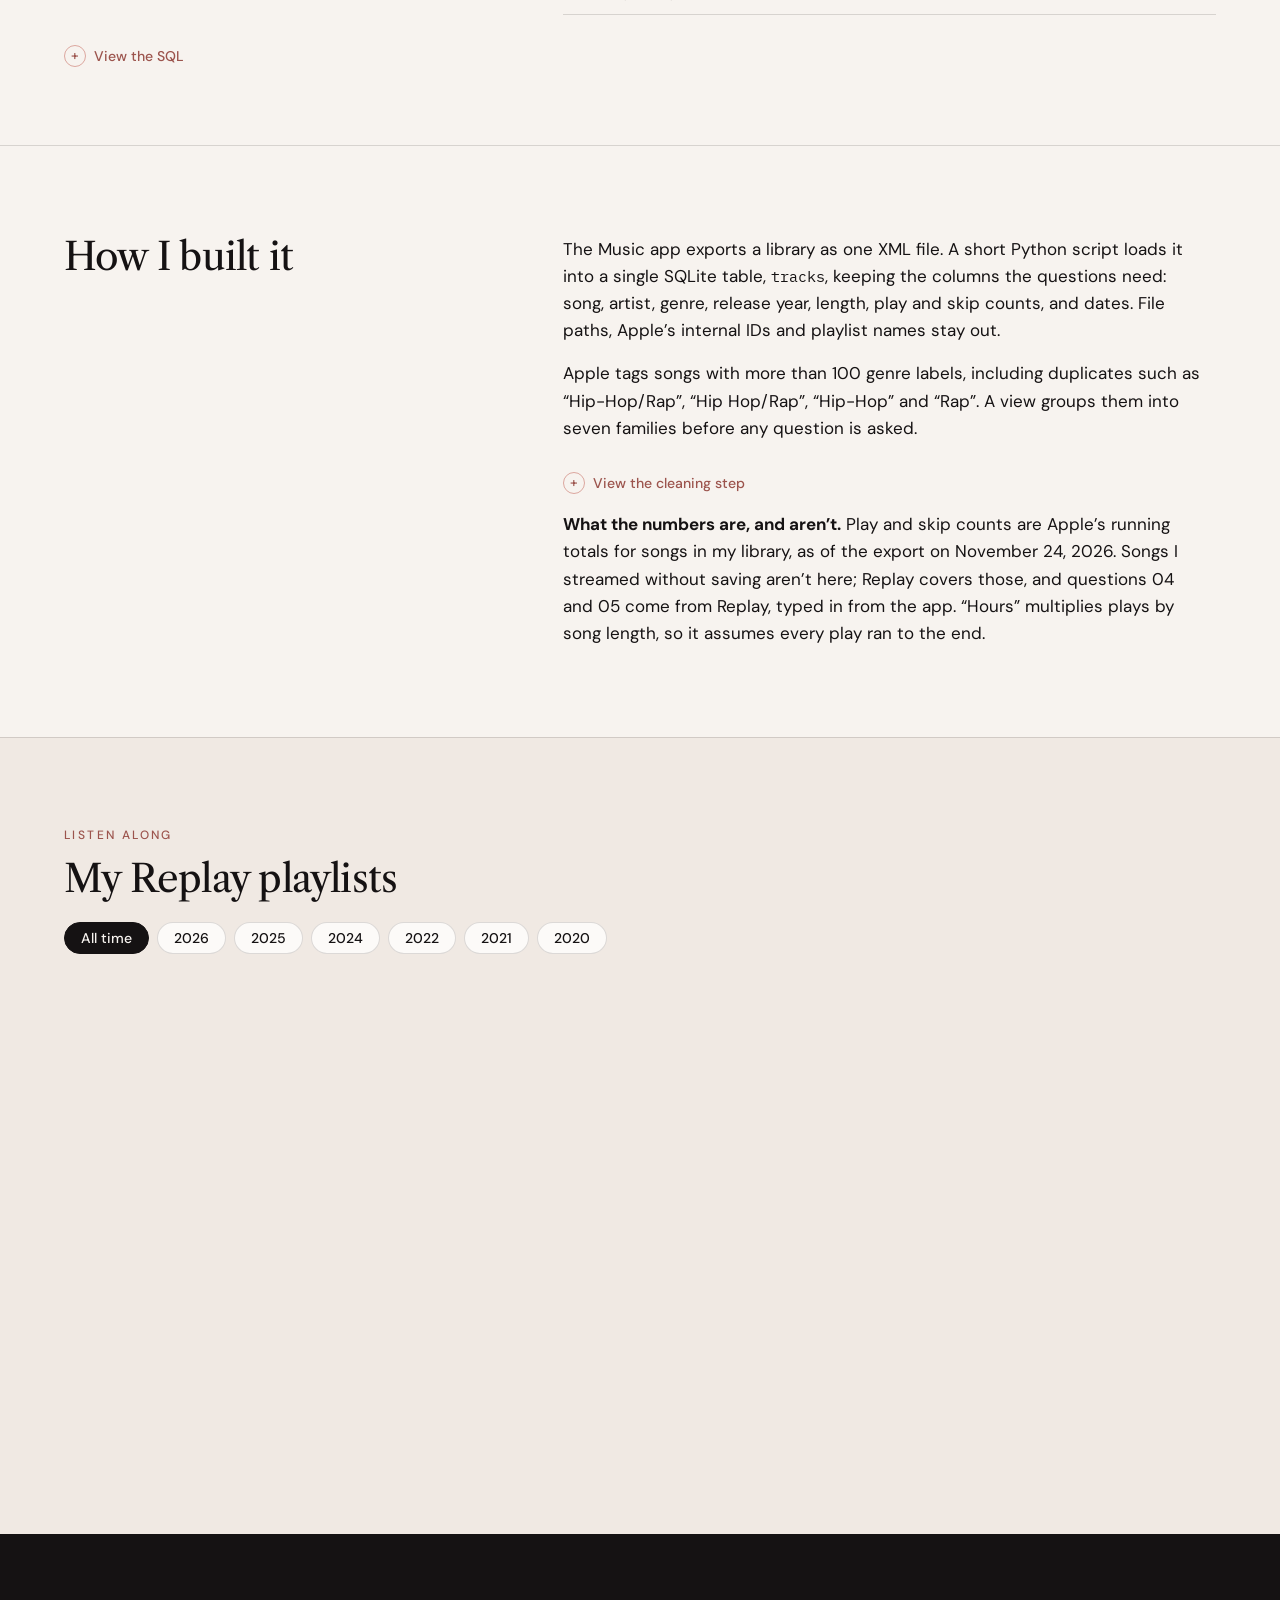
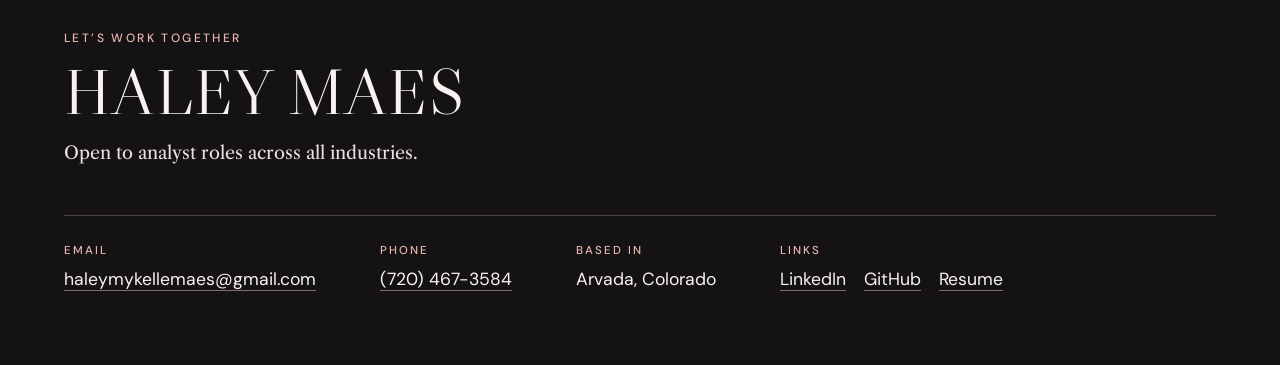
==== commit 7d3921fc: "Music: retitle 06 Back of the shelf, 07 Skip, 08 Length × interest" ====
--- a/music/index.html
+++ b/music/index.html
@@ -124,7 +124,7 @@
       <div class="wrap mp-q__grid">
         <div class="mp-q__text">
           <p class="mp-q__num">06</p>
-          <h2 id="q6">The save-it-for-later pile</h2>
+          <h2 id="q6">Back of the shelf</h2>
           <p class="mp-finding" data-finding></p>
         </div>
         <div class="mp-q__chart" data-chart></div>
@@ -136,7 +136,7 @@
       <div class="wrap mp-q__grid">
         <div class="mp-q__text">
           <p class="mp-q__num">07</p>
-          <h2 id="q7">What I skip</h2>
+          <h2 id="q7">Skip</h2>
           <p class="mp-aside">Small sample size, very high variance.</p>
           <p class="mp-finding" data-finding></p>
         </div>
@@ -149,7 +149,7 @@
       <div class="wrap mp-q__grid">
         <div class="mp-q__text">
           <p class="mp-q__num">08</p>
-          <h2 id="q8">Do I skip the long ones?</h2>
+          <h2 id="q8">Length × interest</h2>
           <p class="mp-finding" data-finding></p>
         </div>
         <div class="mp-q__chart" data-chart></div>
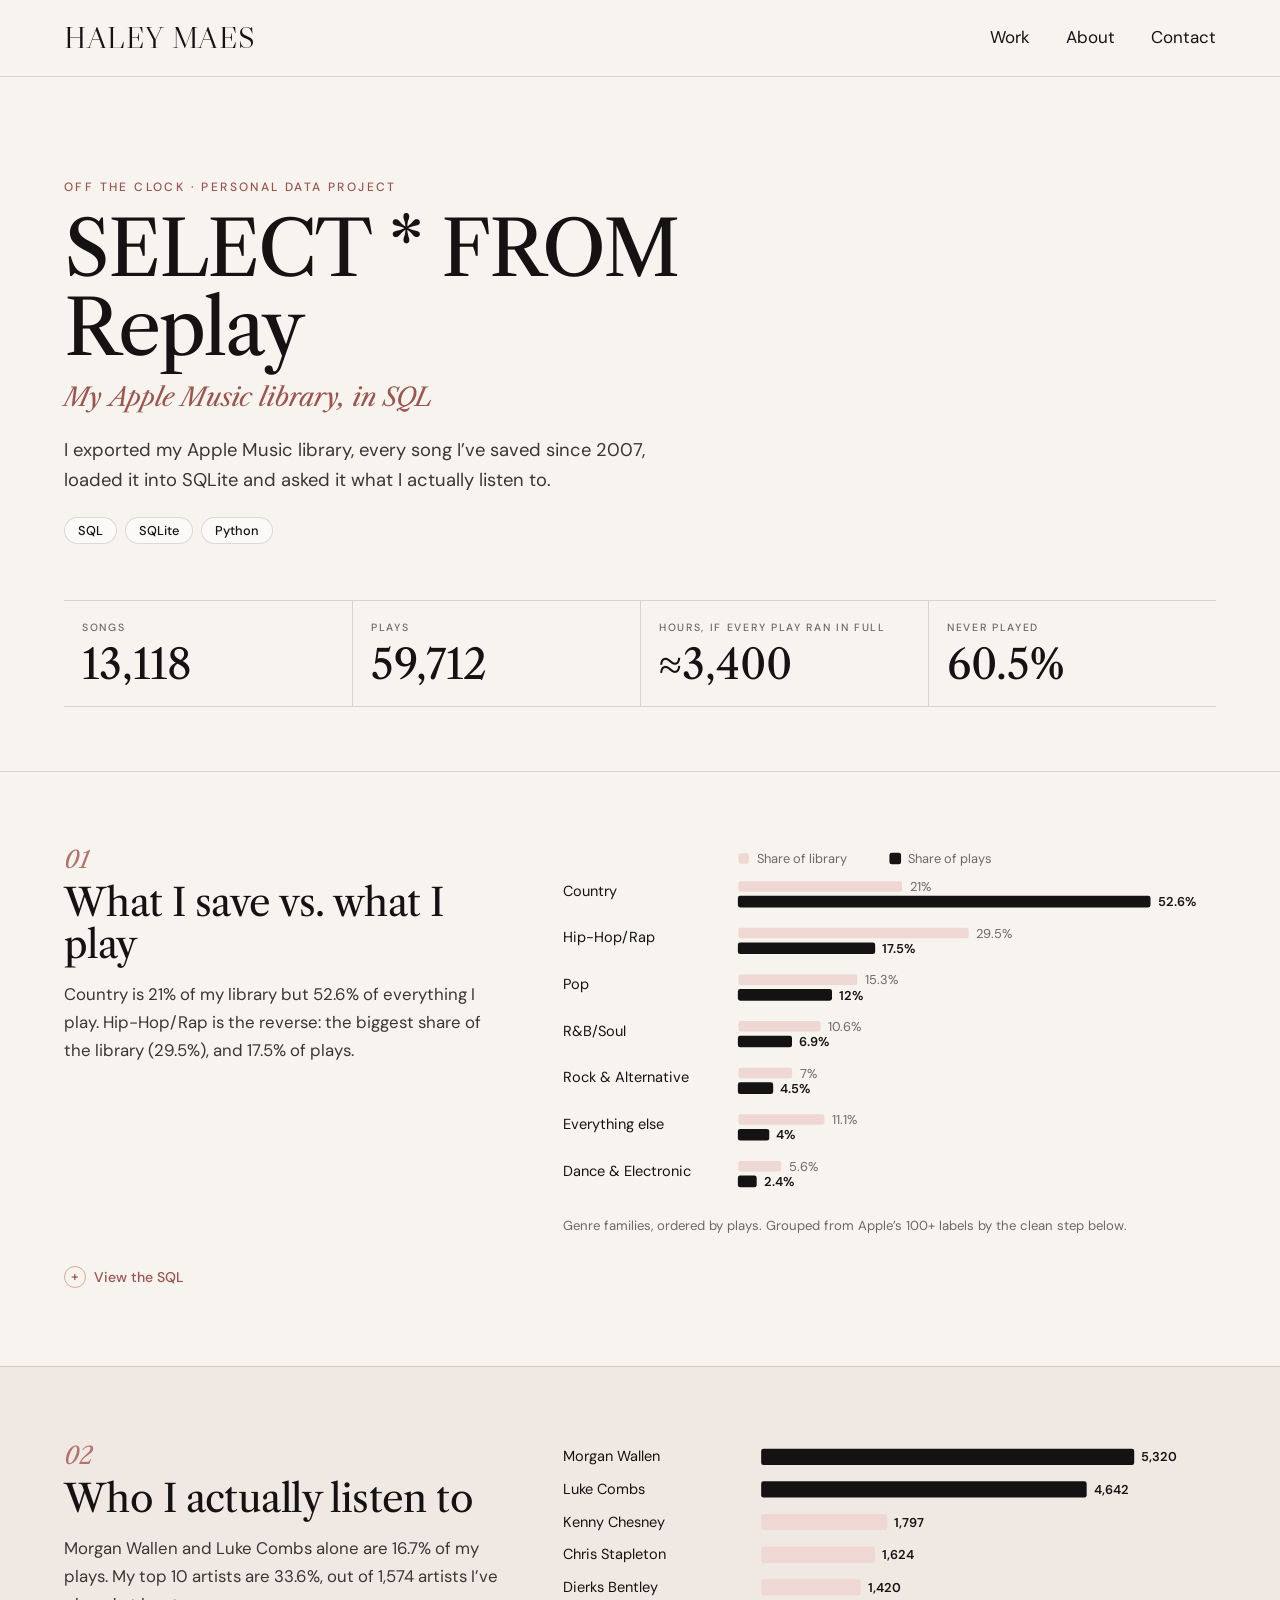
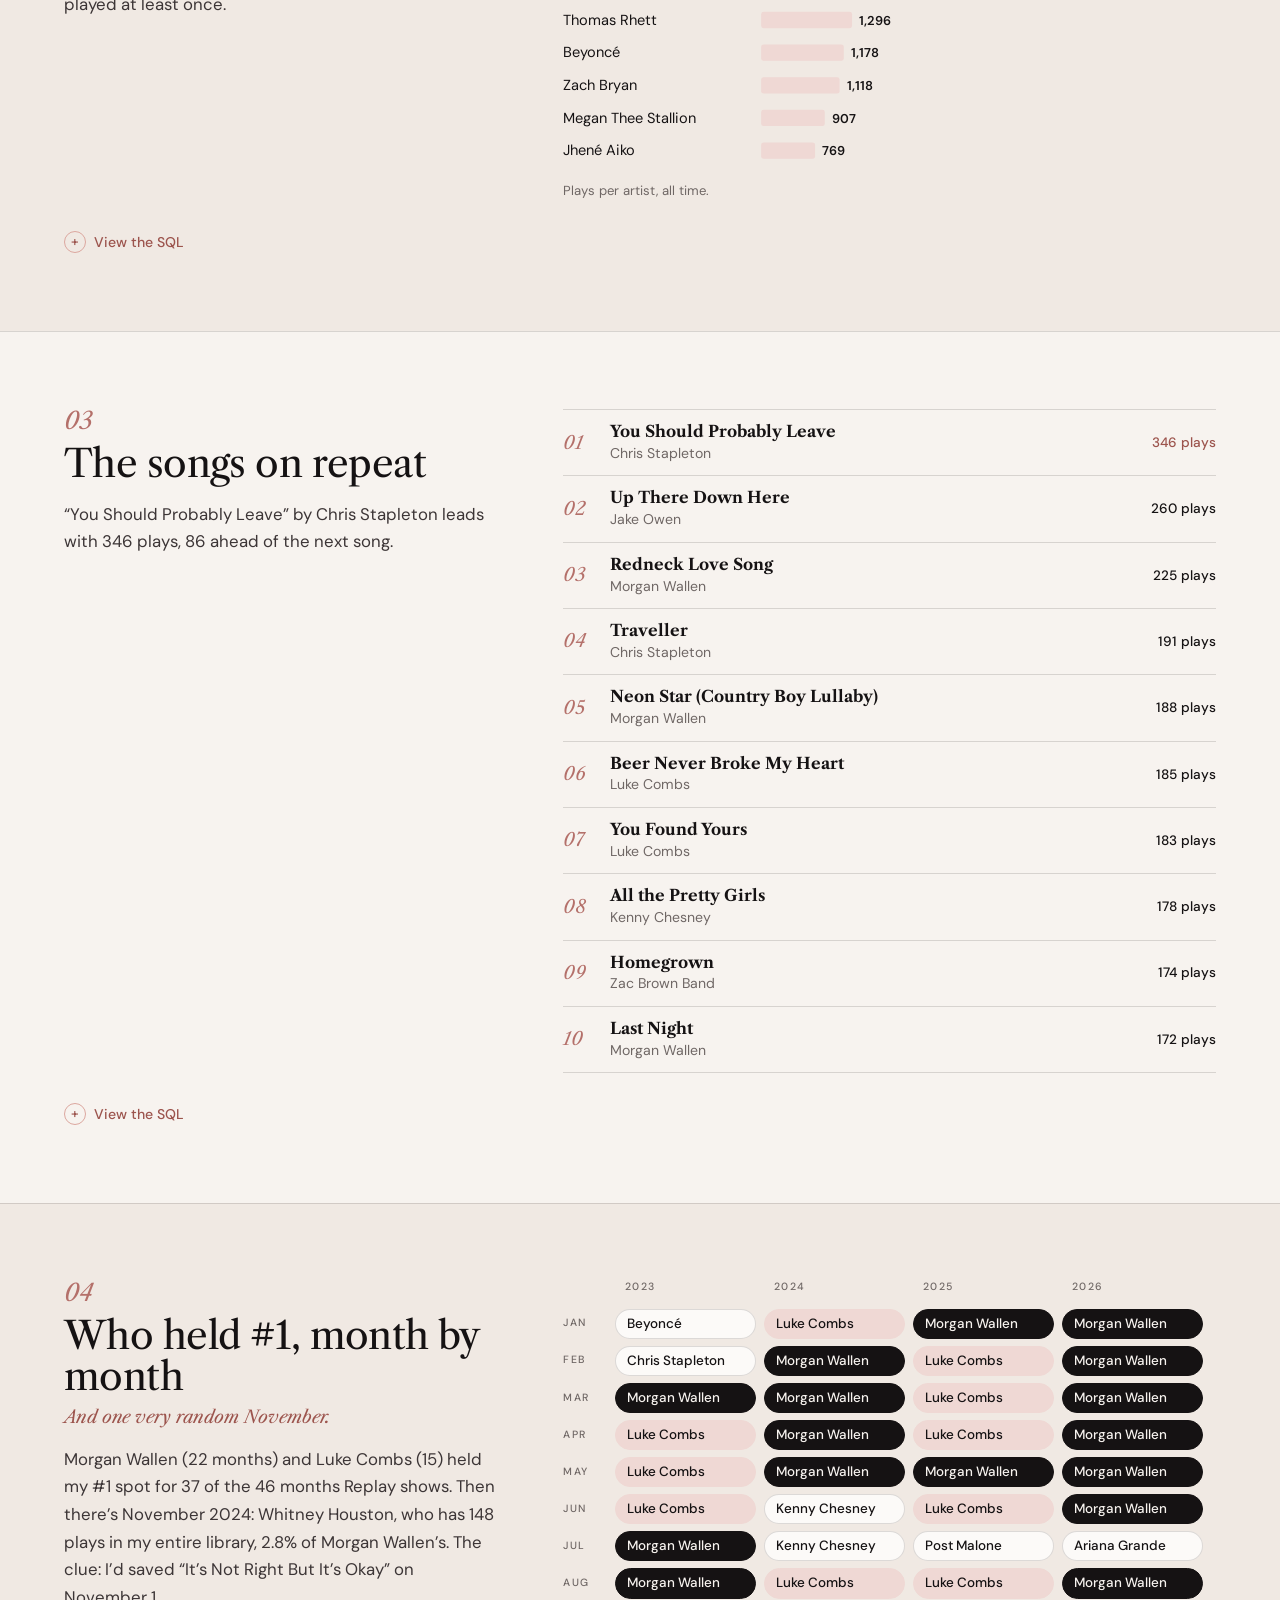
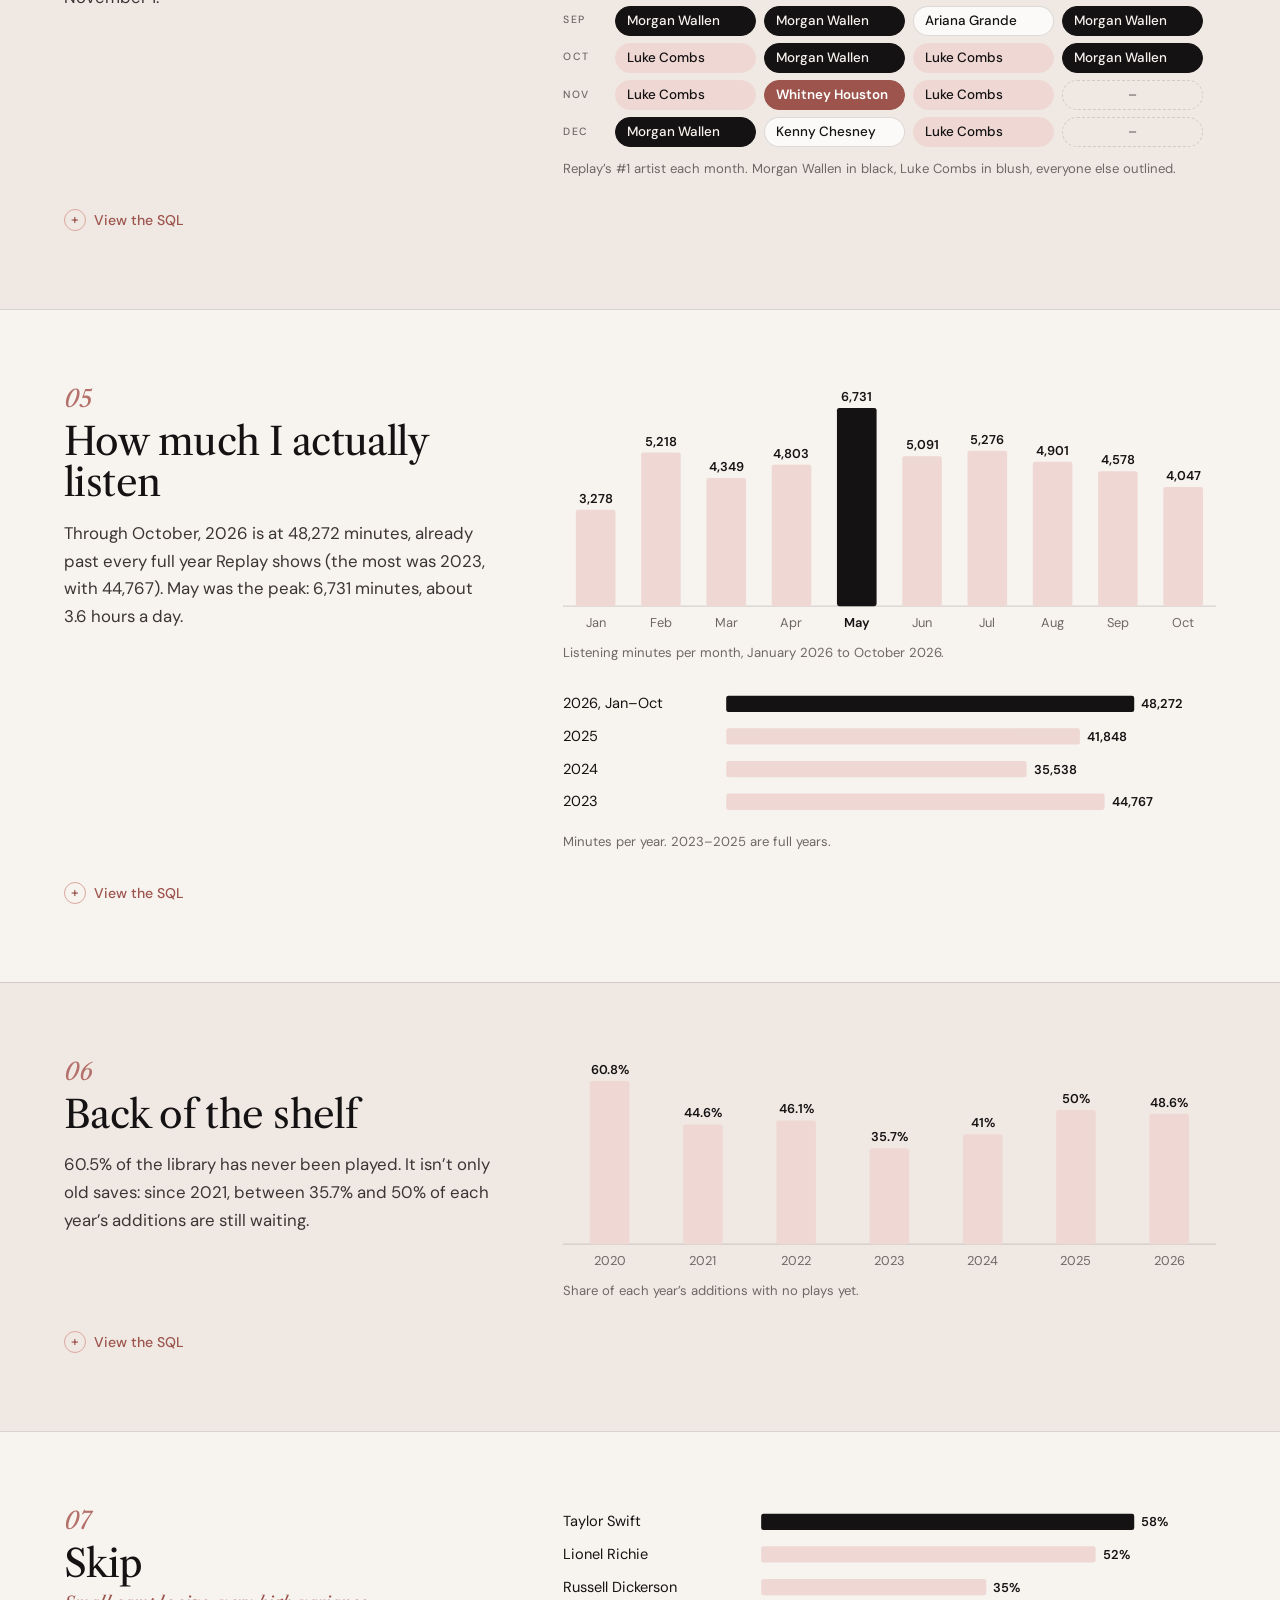
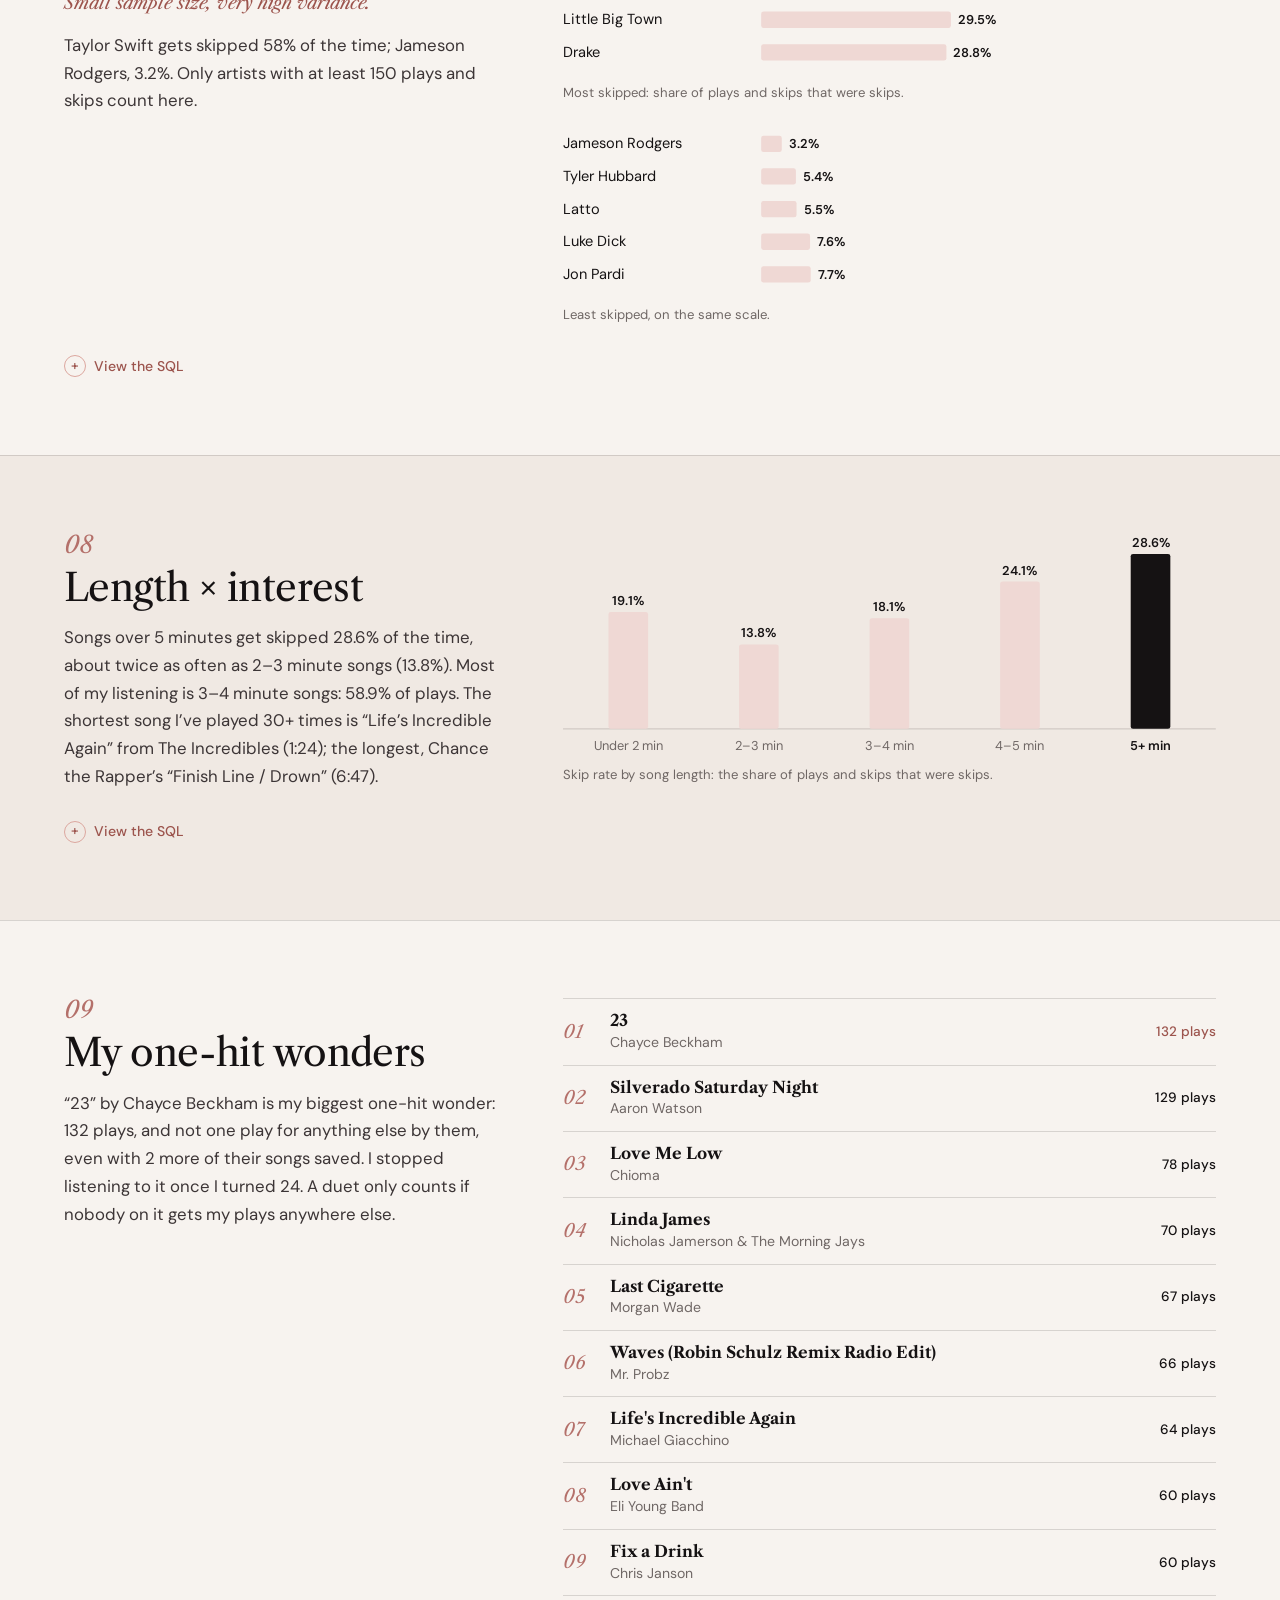
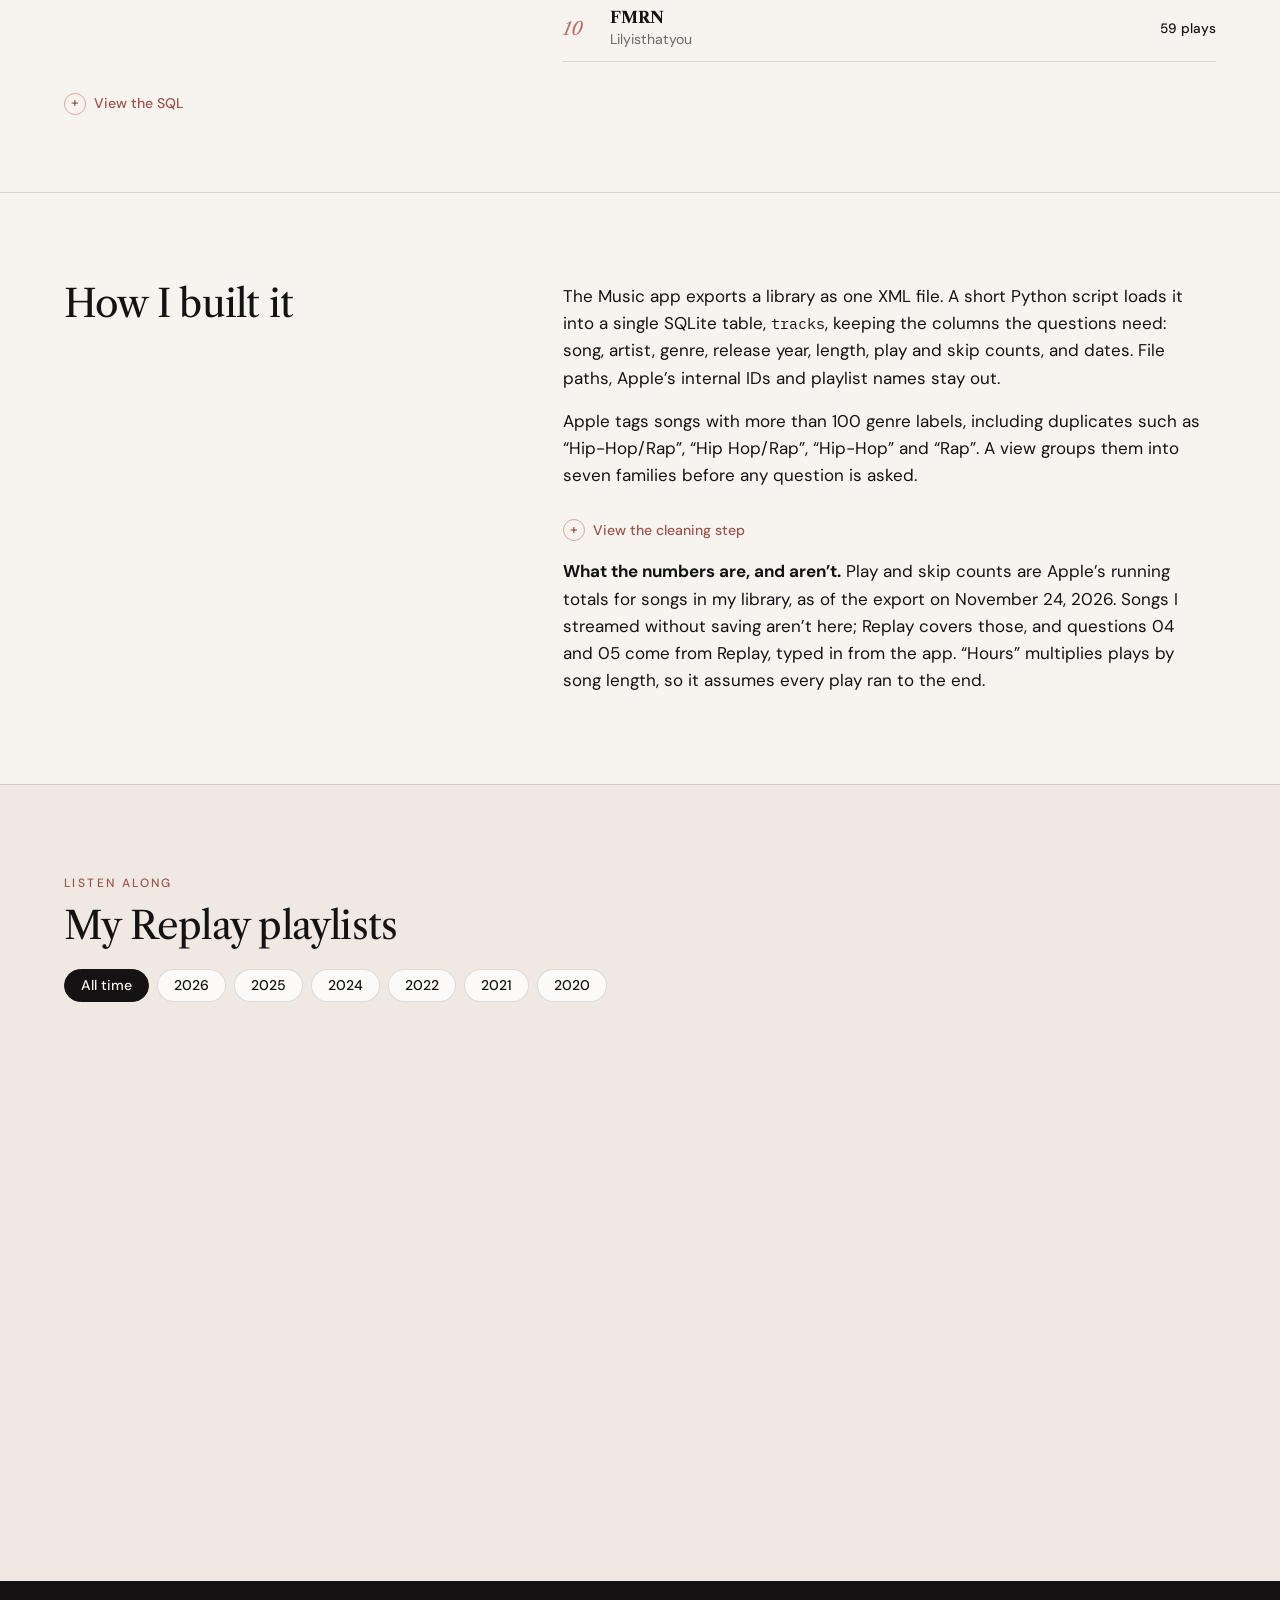
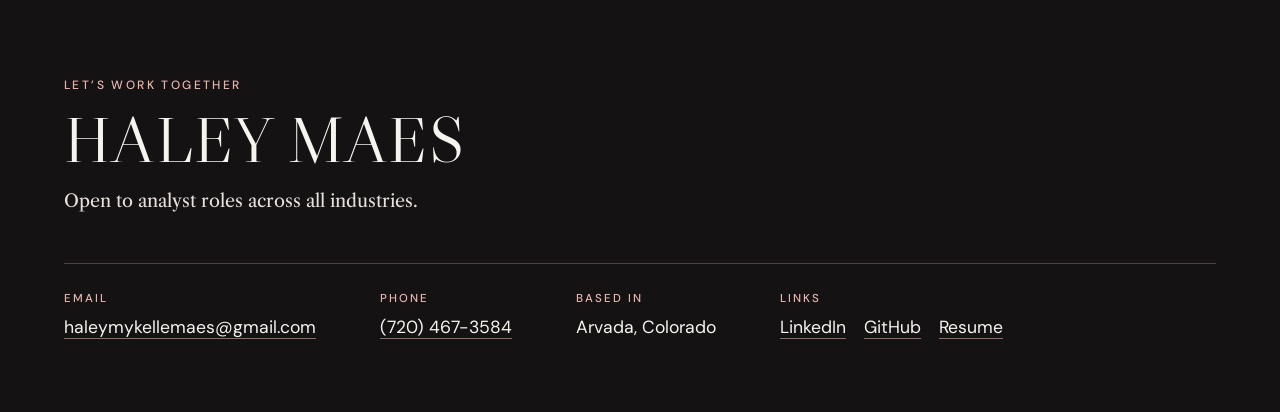
==== commit a0fee666: "Rename the Apple Music project to SELECT * FROM Replay The homepage list and panel, the project page" ====
--- a/music/index.html
+++ b/music/index.html
@@ -4,14 +4,14 @@
 <head>
   <meta charset="utf-8" />
   <meta name="viewport" content="width=device-width, initial-scale=1" />
-  <title>My Apple Music library, in SQL | Haley Maes</title>
+  <title>SELECT * FROM Replay | Haley Maes</title>
   <meta name="description" content="A personal SQL project: 13,118 songs from my Apple Music library, loaded into SQLite and queried for what I save, what I play and what I skip." />
   <!-- Link previews (iMessage, LinkedIn, Slack, etc.): the homepage hero as a 1200×630 card. -->
   <link rel="canonical" href="https://haleymaes.github.io/music/" />
   <meta property="og:type" content="website" />
   <meta property="og:site_name" content="Haley Maes" />
   <meta property="og:url" content="https://haleymaes.github.io/music/" />
-  <meta property="og:title" content="My Apple Music library, in SQL | Haley Maes" />
+  <meta property="og:title" content="SELECT * FROM Replay | Haley Maes" />
   <meta property="og:description" content="A personal SQL project: 13,118 songs from my Apple Music library, loaded into SQLite and queried for what I save, what I play and what I skip." />
   <meta property="og:image" content="https://haleymaes.github.io/assets/share-card.jpg" />
   <meta property="og:image:type" content="image/jpeg" />
@@ -19,7 +19,7 @@
   <meta property="og:image:height" content="630" />
   <meta property="og:image:alt" content="Haley Maes, data analyst: black-and-white portrait on a pink disc, ringed by her six numbered case studies, with the headline Finding signals in the noise." />
   <meta name="twitter:card" content="summary_large_image" />
-  <meta name="twitter:title" content="My Apple Music library, in SQL | Haley Maes" />
+  <meta name="twitter:title" content="SELECT * FROM Replay | Haley Maes" />
   <meta name="twitter:description" content="A personal SQL project: 13,118 songs from my Apple Music library, loaded into SQLite and queried for what I save, what I play and what I skip." />
   <meta name="twitter:image" content="https://haleymaes.github.io/assets/share-card.jpg" />
   <meta name="twitter:image:alt" content="Haley Maes, data analyst: black-and-white portrait on a pink disc, ringed by her six numbered case studies, with the headline Finding signals in the noise." />
@@ -30,8 +30,8 @@
   <link rel="preconnect" href="https://fonts.googleapis.com" />
   <link rel="preconnect" href="https://fonts.gstatic.com" crossorigin />
   <link rel="stylesheet" href="https://fonts.googleapis.com/css2?family=DM+Sans:opsz,wght@9..40,400;9..40,500;9..40,600&family=IBM+Plex+Mono:wght@400;500&family=Libre+Caslon+Display&family=Libre+Caslon+Text:ital,wght@0,400;0,700;1,400&display=swap" />
-  <link rel="stylesheet" href="../orbit.css?v=20261125" />
-  <link rel="stylesheet" href="music.css" />
+  <link rel="stylesheet" href="../orbit.css?v=20261125b" />
+  <link rel="stylesheet" href="music.css?v=20261125b" />
 </head>
 <body class="orbit-page music-page">
   <a class="skip" href="#main">Skip to content</a>
@@ -52,7 +52,8 @@
     <header class="mp-hero">
       <div class="wrap">
         <p class="eyebrow">Off the clock · Personal data project</p>
-        <h1>My Apple Music library, in SQL</h1>
+        <h1>SELECT * FROM Replay</h1>
+        <p class="mp-sub">My Apple Music library, in SQL</p>
         <p class="mp-lede">I exported my Apple Music library, every song I’ve saved since 2007, loaded it into SQLite and asked it what I actually listen to.</p>
         <ul class="mp-tools" aria-label="Tools"><li>SQL</li><li>SQLite</li><li>Python</li></ul>
         <dl class="mp-stats" data-stats></dl>
--- a/orbit.css
+++ b/orbit.css
@@ -539,6 +539,8 @@
 .otc__kicker { margin: 0 0 12px; font: 500 11px/1.4 var(--sans); letter-spacing: 0.2em; text-transform: uppercase; color: var(--rose-ink); }
 .otc__title { margin: 0 0 clamp(14px, 2vw, 24px); font: 400 clamp(3rem, 5.6vw, 5.4rem)/0.98 var(--display); letter-spacing: -0.02em; }
 .otc__title--long { font-size: clamp(2.2rem, 3.4vw, 3.3rem); line-height: 1.04; }
+.otc__title--long:has(+ .otc__sub) { margin-bottom: 10px; }
+.otc__sub { margin: 0 0 clamp(14px, 2vw, 22px); font: italic 400 clamp(1.05rem, 1.4vw, 1.25rem)/1.35 var(--serif); color: var(--rose-ink); }
 .otc__body { font: 400 clamp(1.08rem, 1.45vw, 1.4rem)/1.5 var(--serif); color: var(--ink); }
 .otc__body--small { font: 400 1rem/1.6 var(--sans); color: var(--ink-2); }
 .otc__stats { margin: 20px 0 0; padding: 4px 0; border-block: 1px solid var(--blush-line); }
--- a/music/music.css
+++ b/music/music.css
@@ -10,6 +10,7 @@
 .mp-nav ul a:hover { color: var(--rose-ink); }
 
 .mp-hero { padding: clamp(56px, 8vw, 110px) 0 clamp(40px, 5vw, 64px); }
+.mp-sub { margin: 14px 0 0; font: italic 400 clamp(1.2rem, 2vw, 1.6rem)/1.3 var(--serif); color: var(--rose-ink); }
 .mp-hero h1 { max-width: 14ch; margin: 0; font: 400 clamp(2.8rem, 6vw, 5.2rem)/1.02 var(--serif); letter-spacing: -0.025em; }
 .mp-lede { max-width: 38rem; margin-top: 22px; font-size: 1.15rem; line-height: 1.6; color: var(--ink-2); }
 .mp-tools { display: flex; flex-wrap: wrap; gap: 8px; margin: 22px 0 0; padding: 0; list-style: none; }
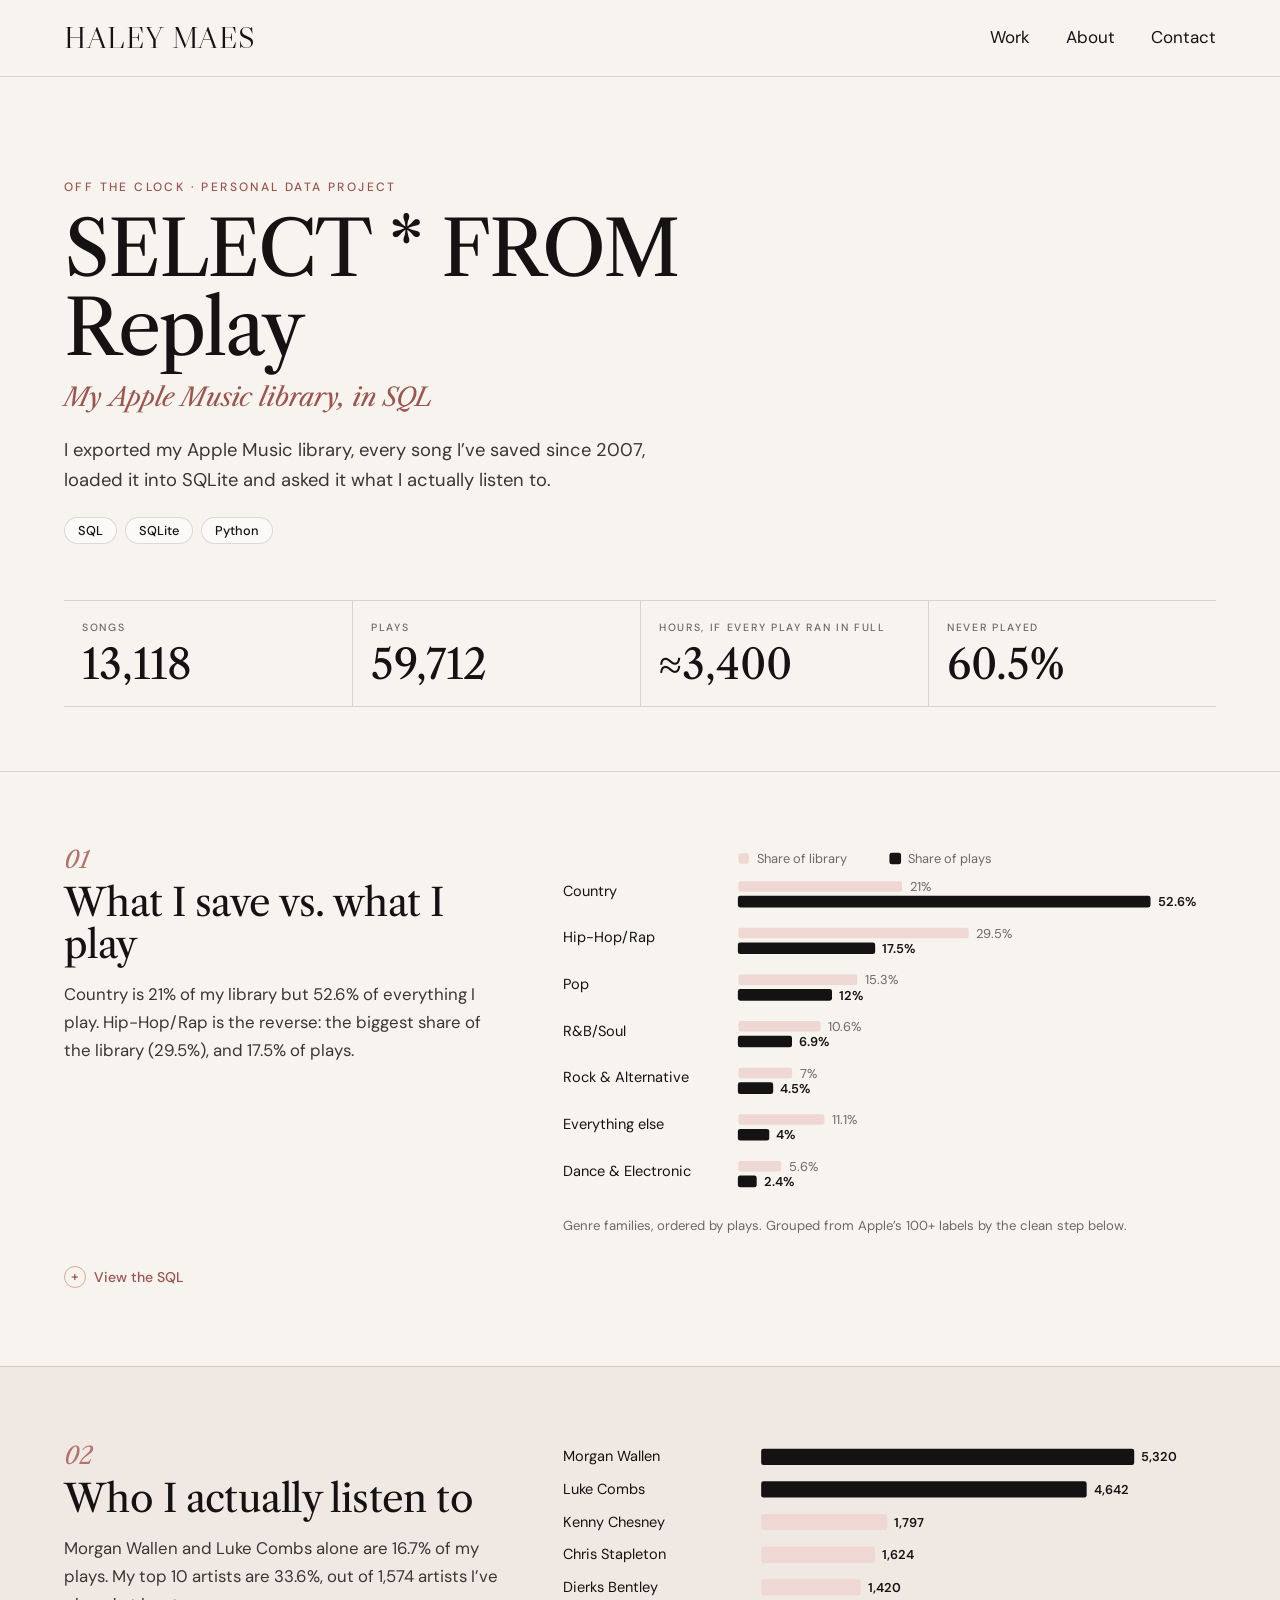
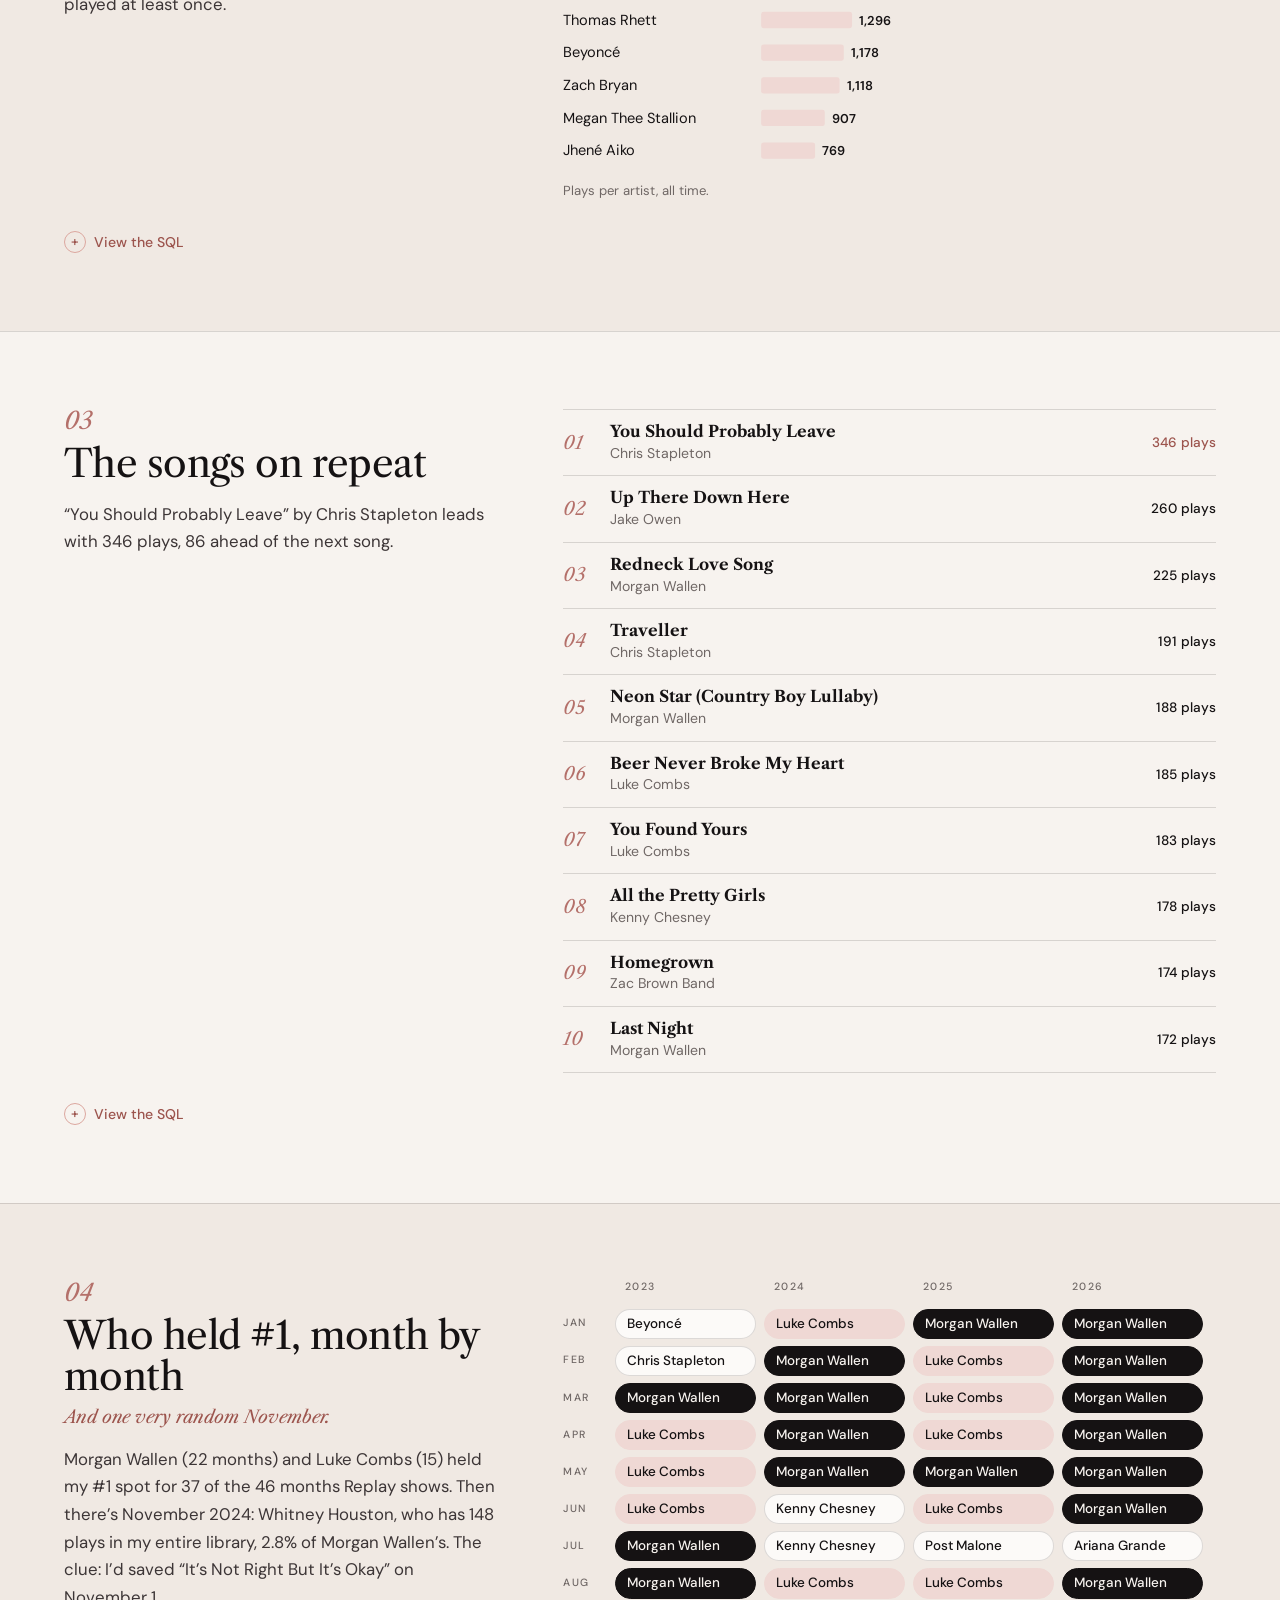
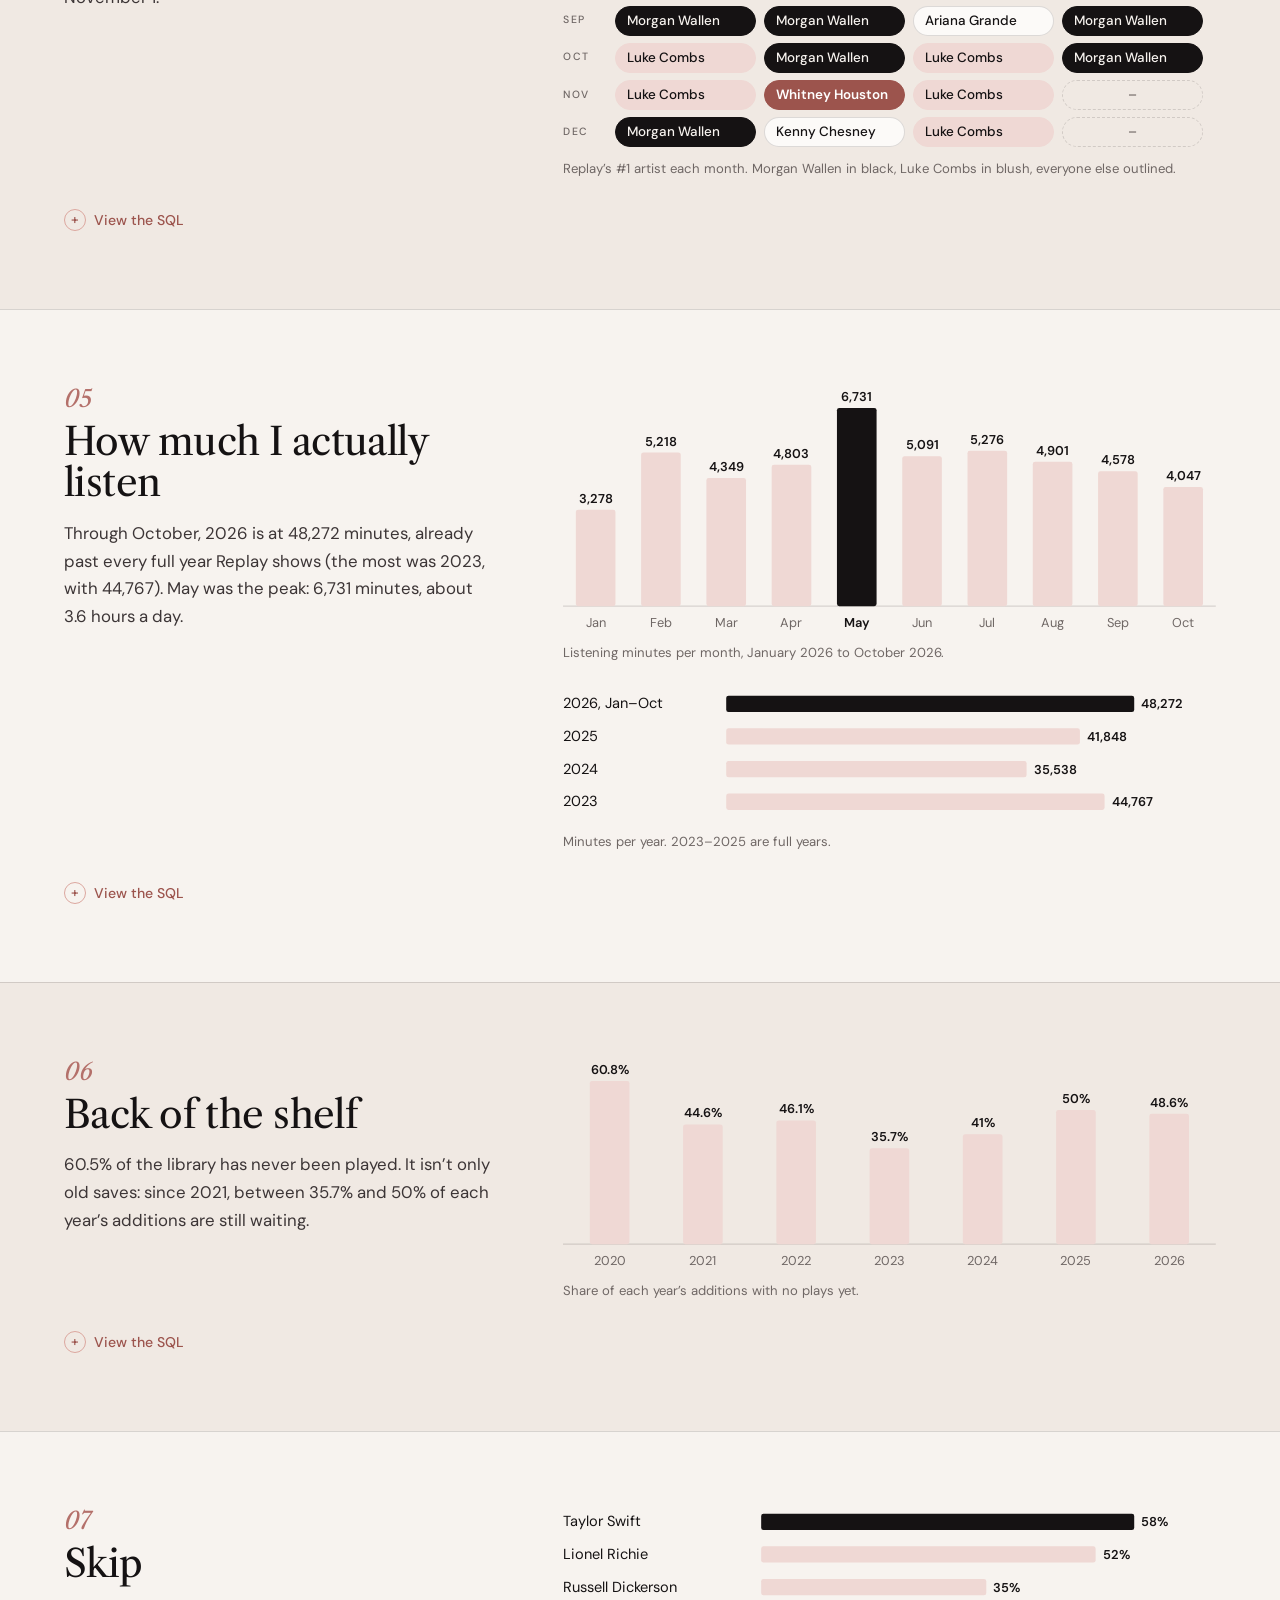
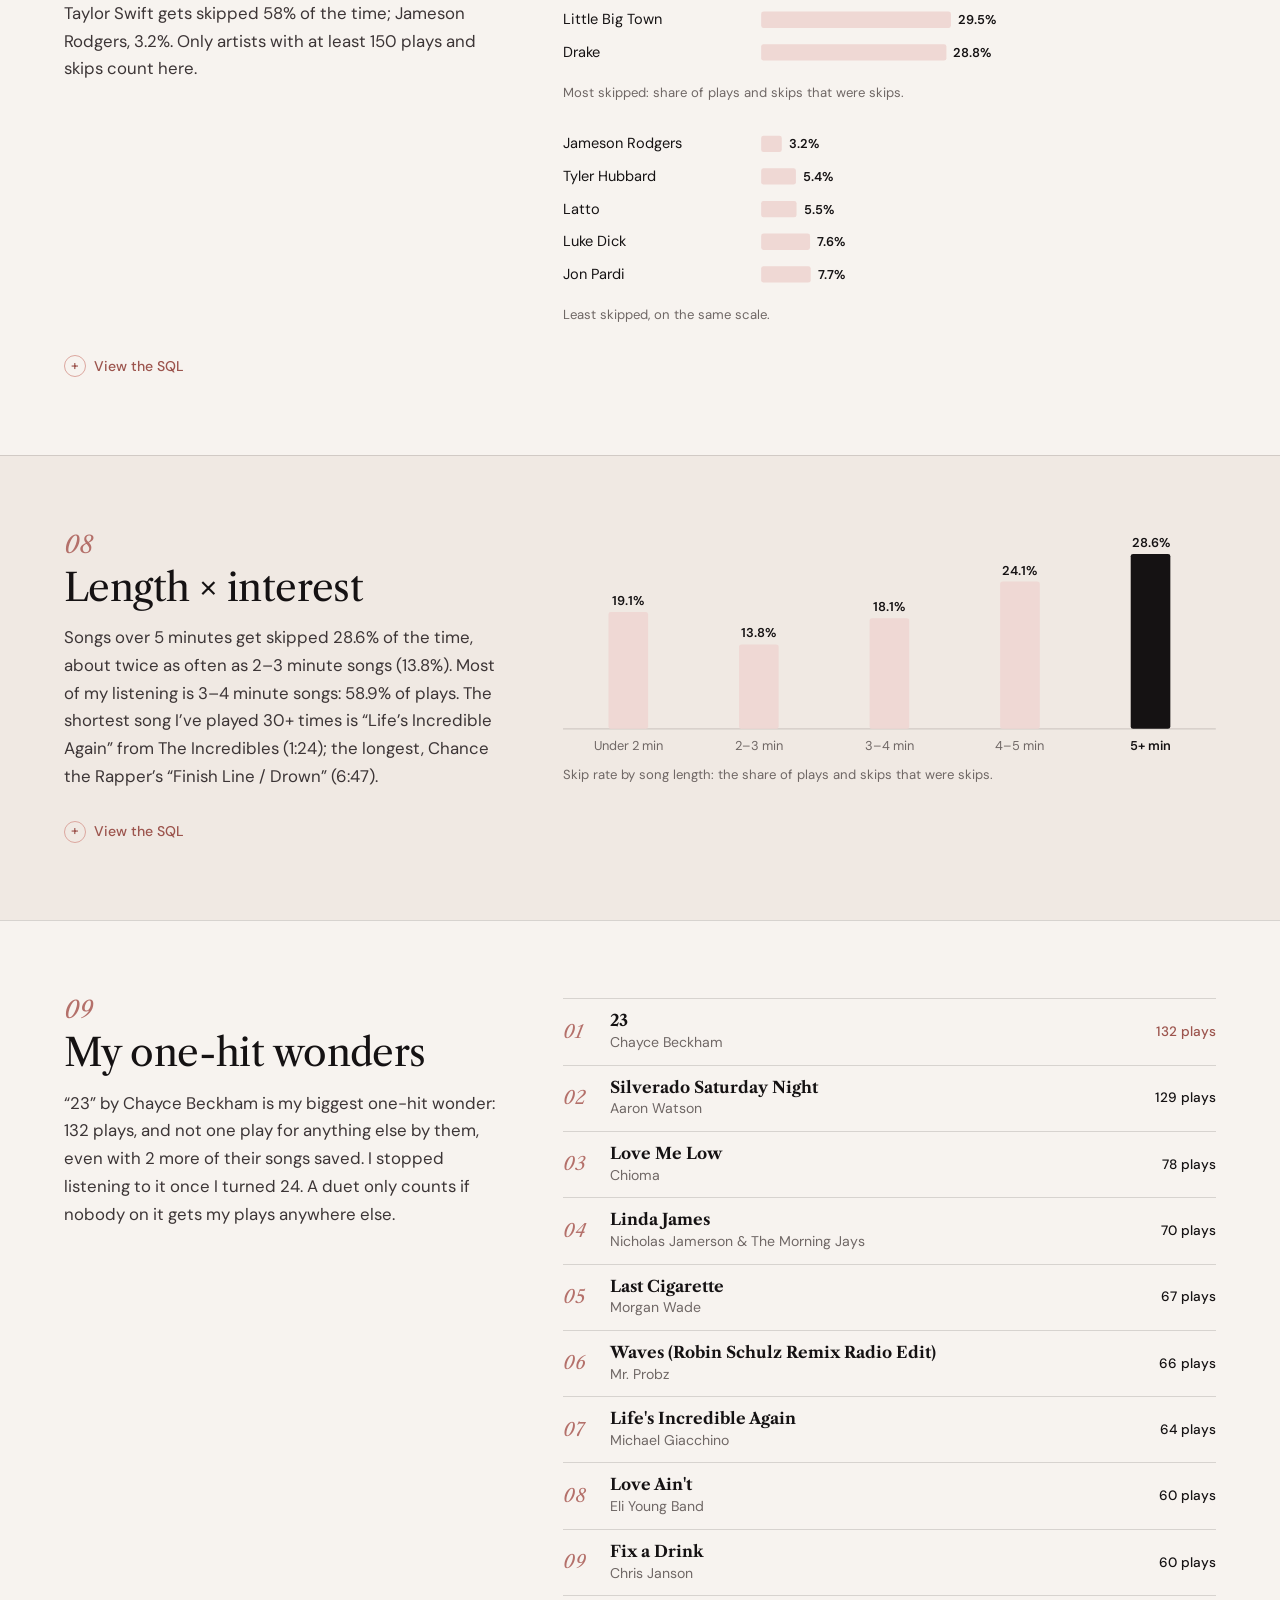
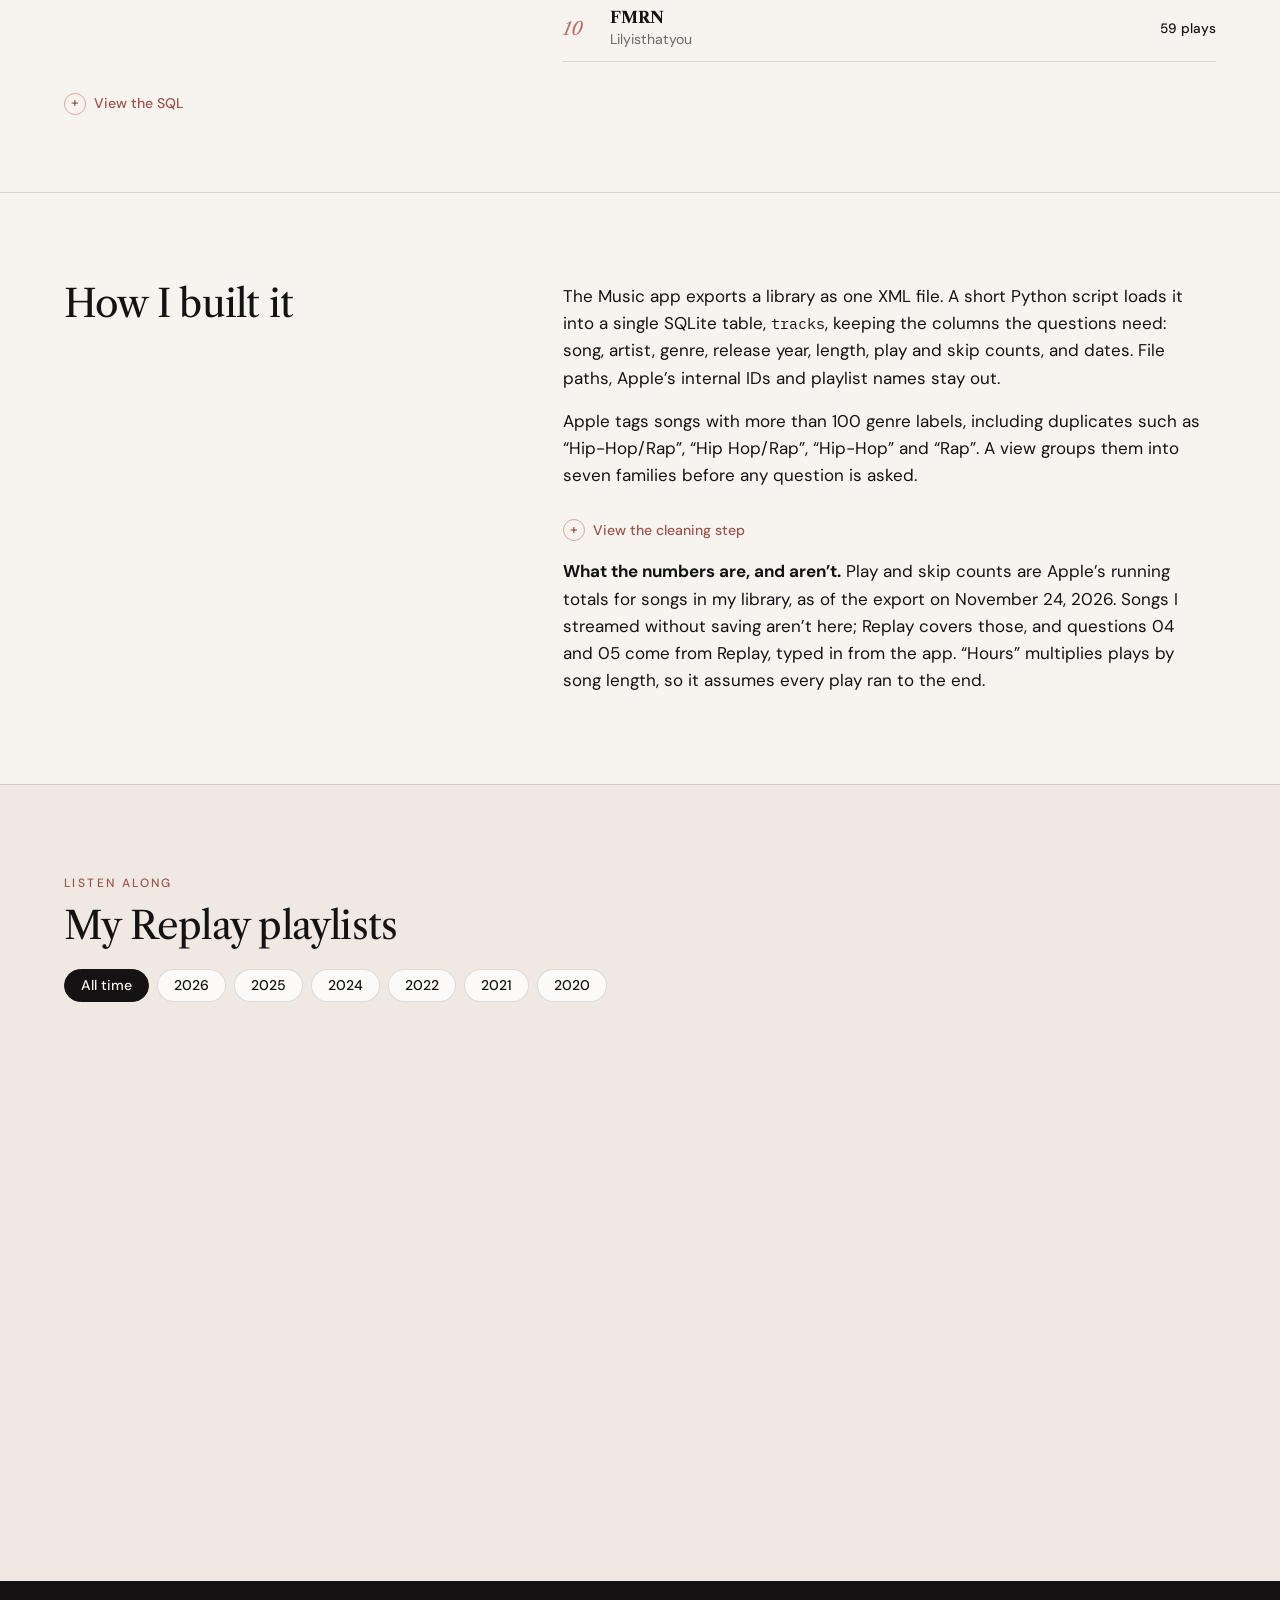
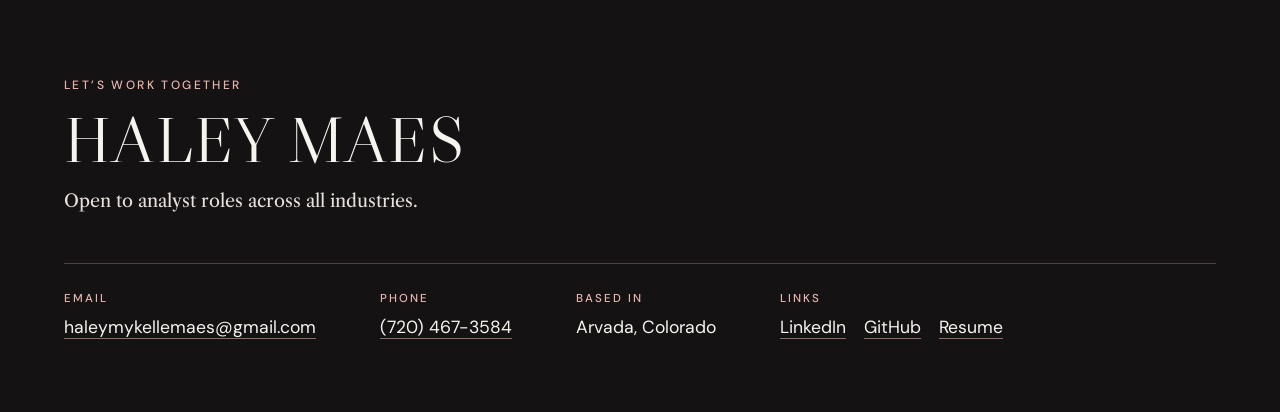
==== commit 91e351fb: "Off the clock: Rocky marathon and sprinter copy; drop the sample-size caption - Boxing: the first we" ====
--- a/music/index.html
+++ b/music/index.html
@@ -138,7 +138,6 @@
         <div class="mp-q__text">
           <p class="mp-q__num">07</p>
           <h2 id="q7">Skip</h2>
-          <p class="mp-aside">Small sample size, very high variance.</p>
           <p class="mp-finding" data-finding></p>
         </div>
         <div class="mp-q__chart" data-chart></div>
